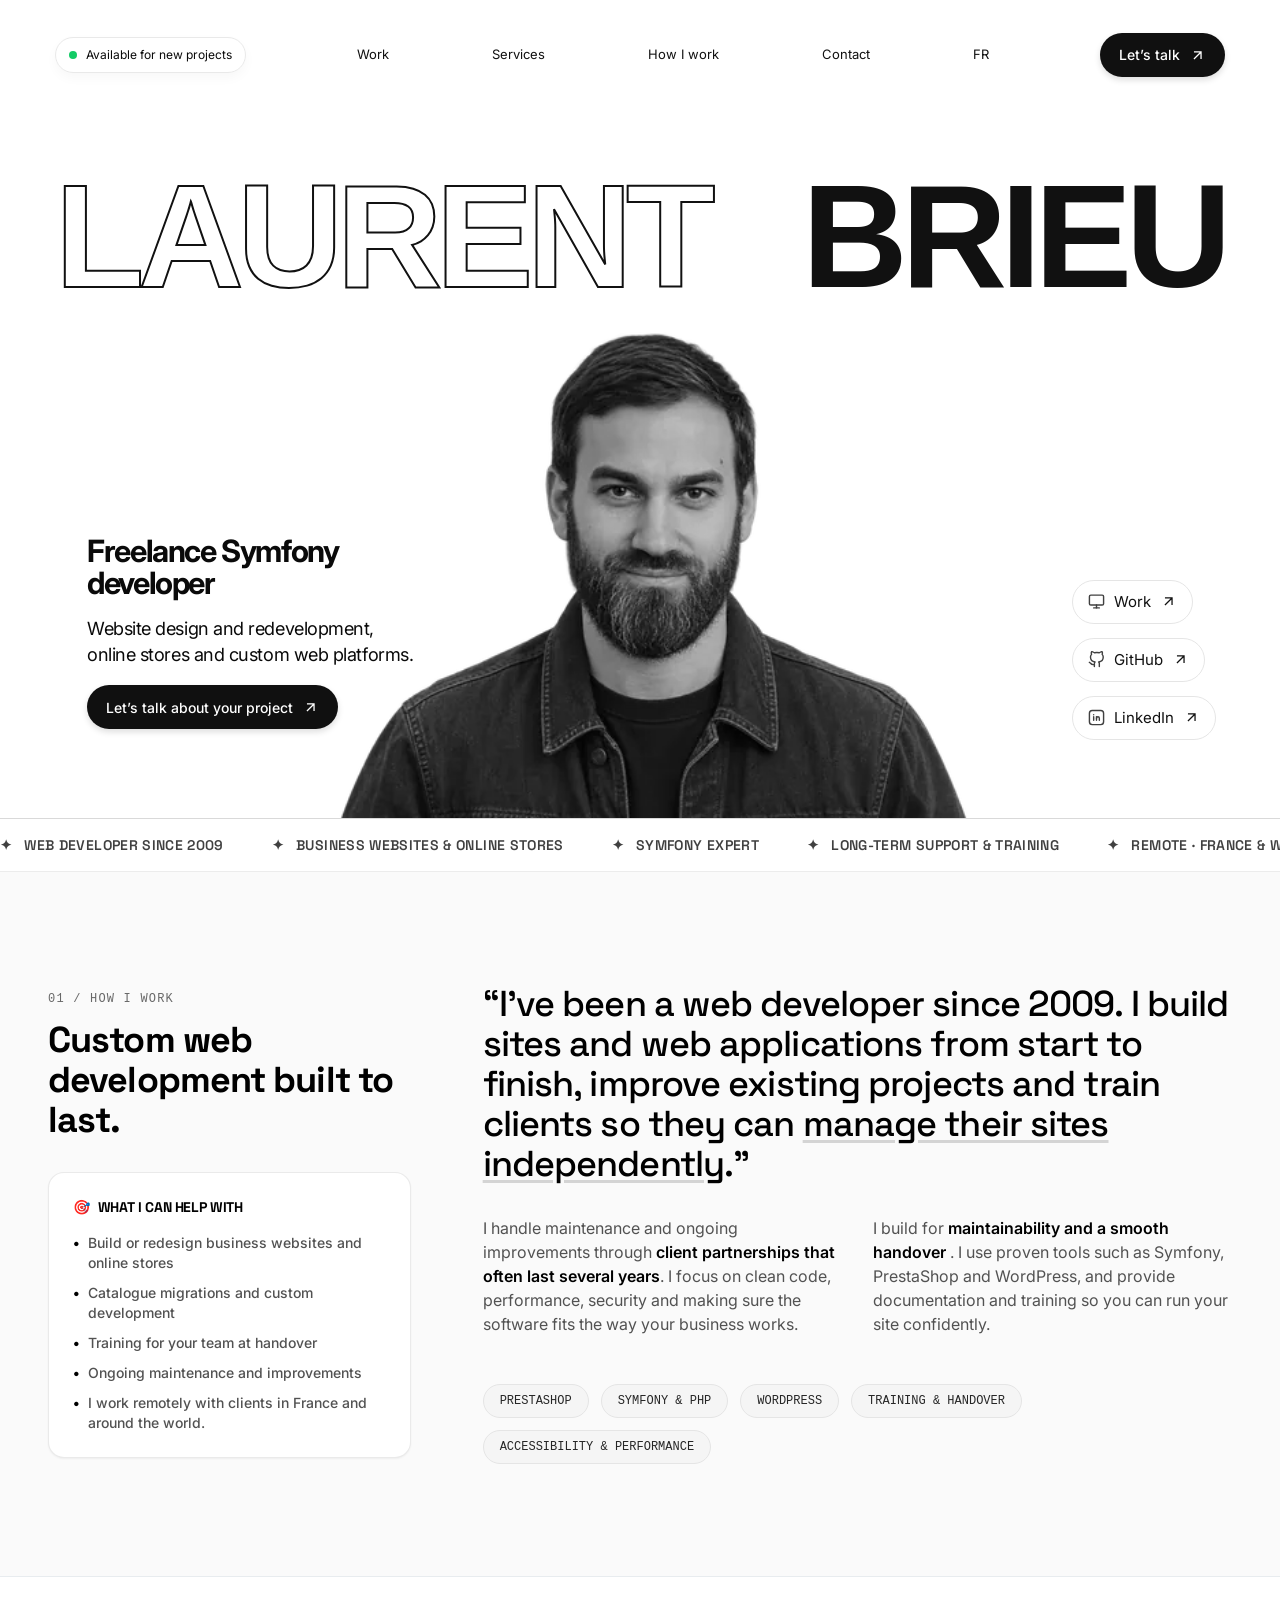
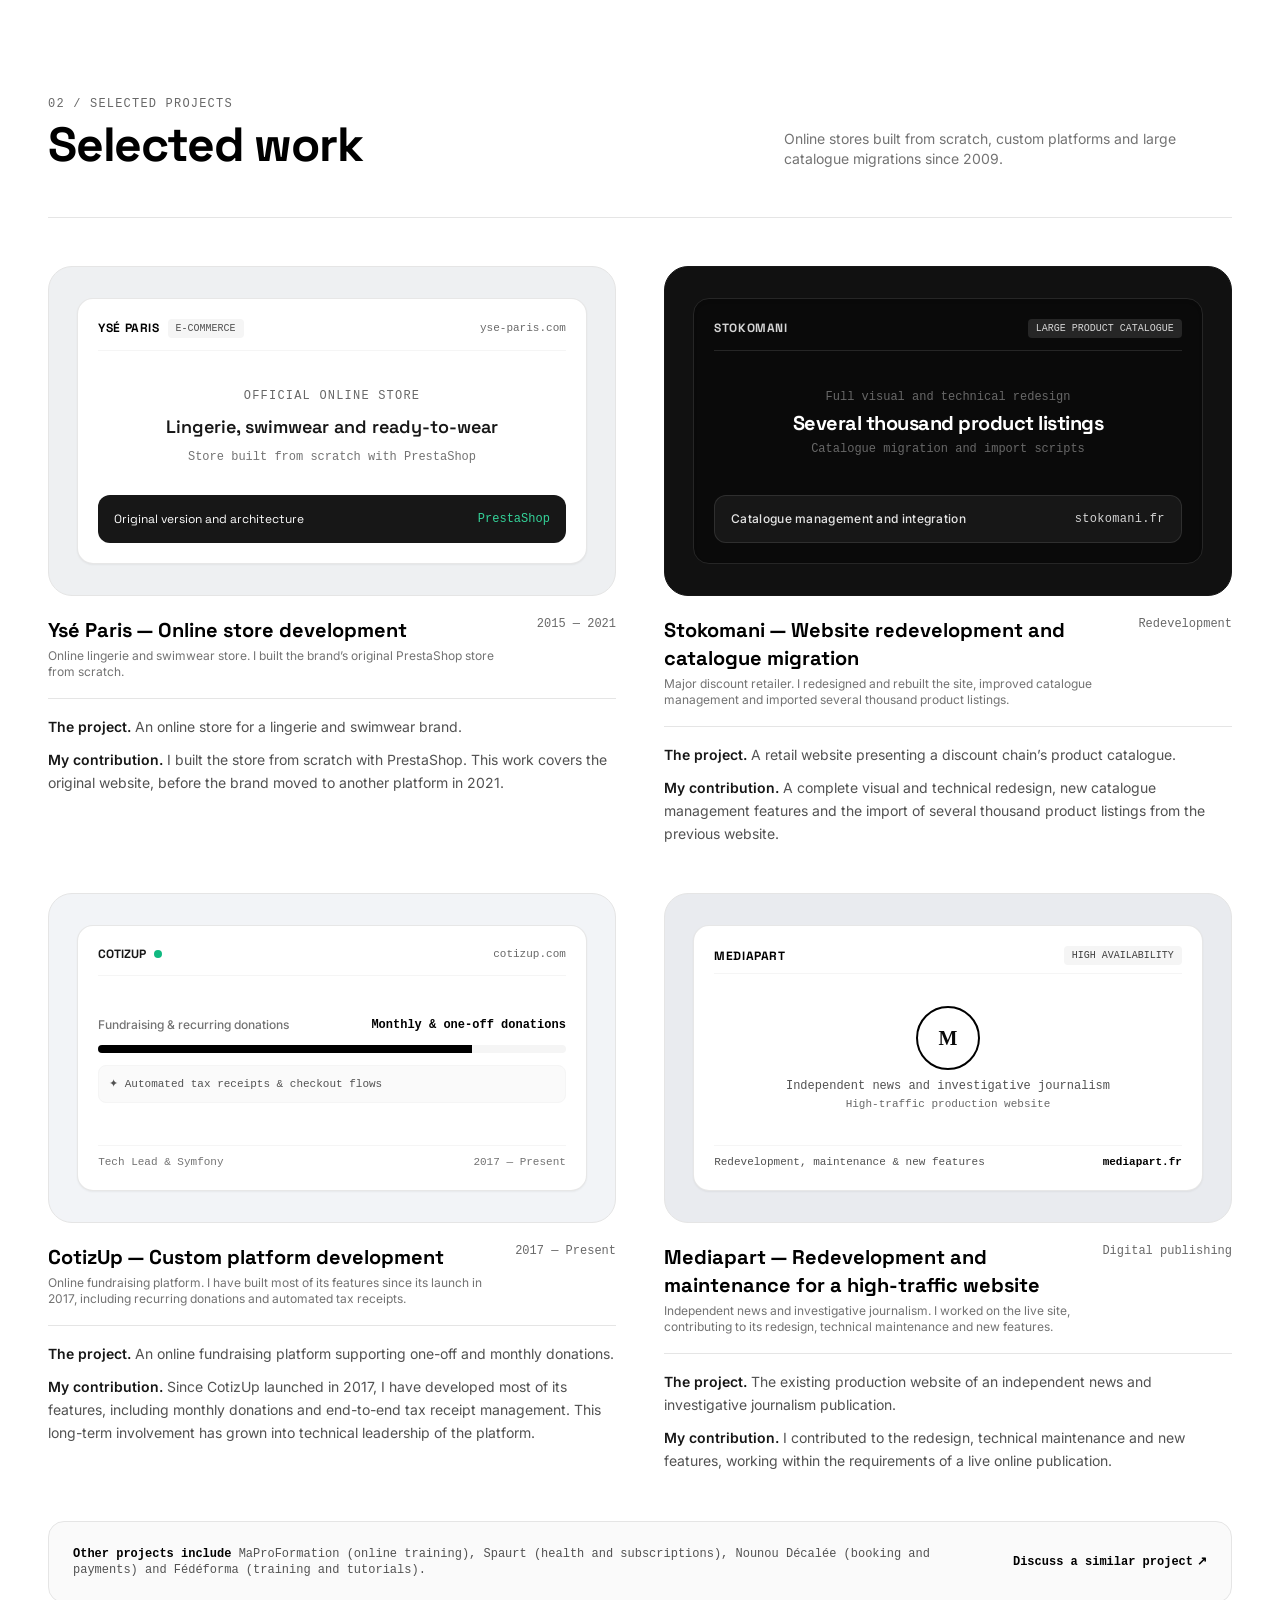
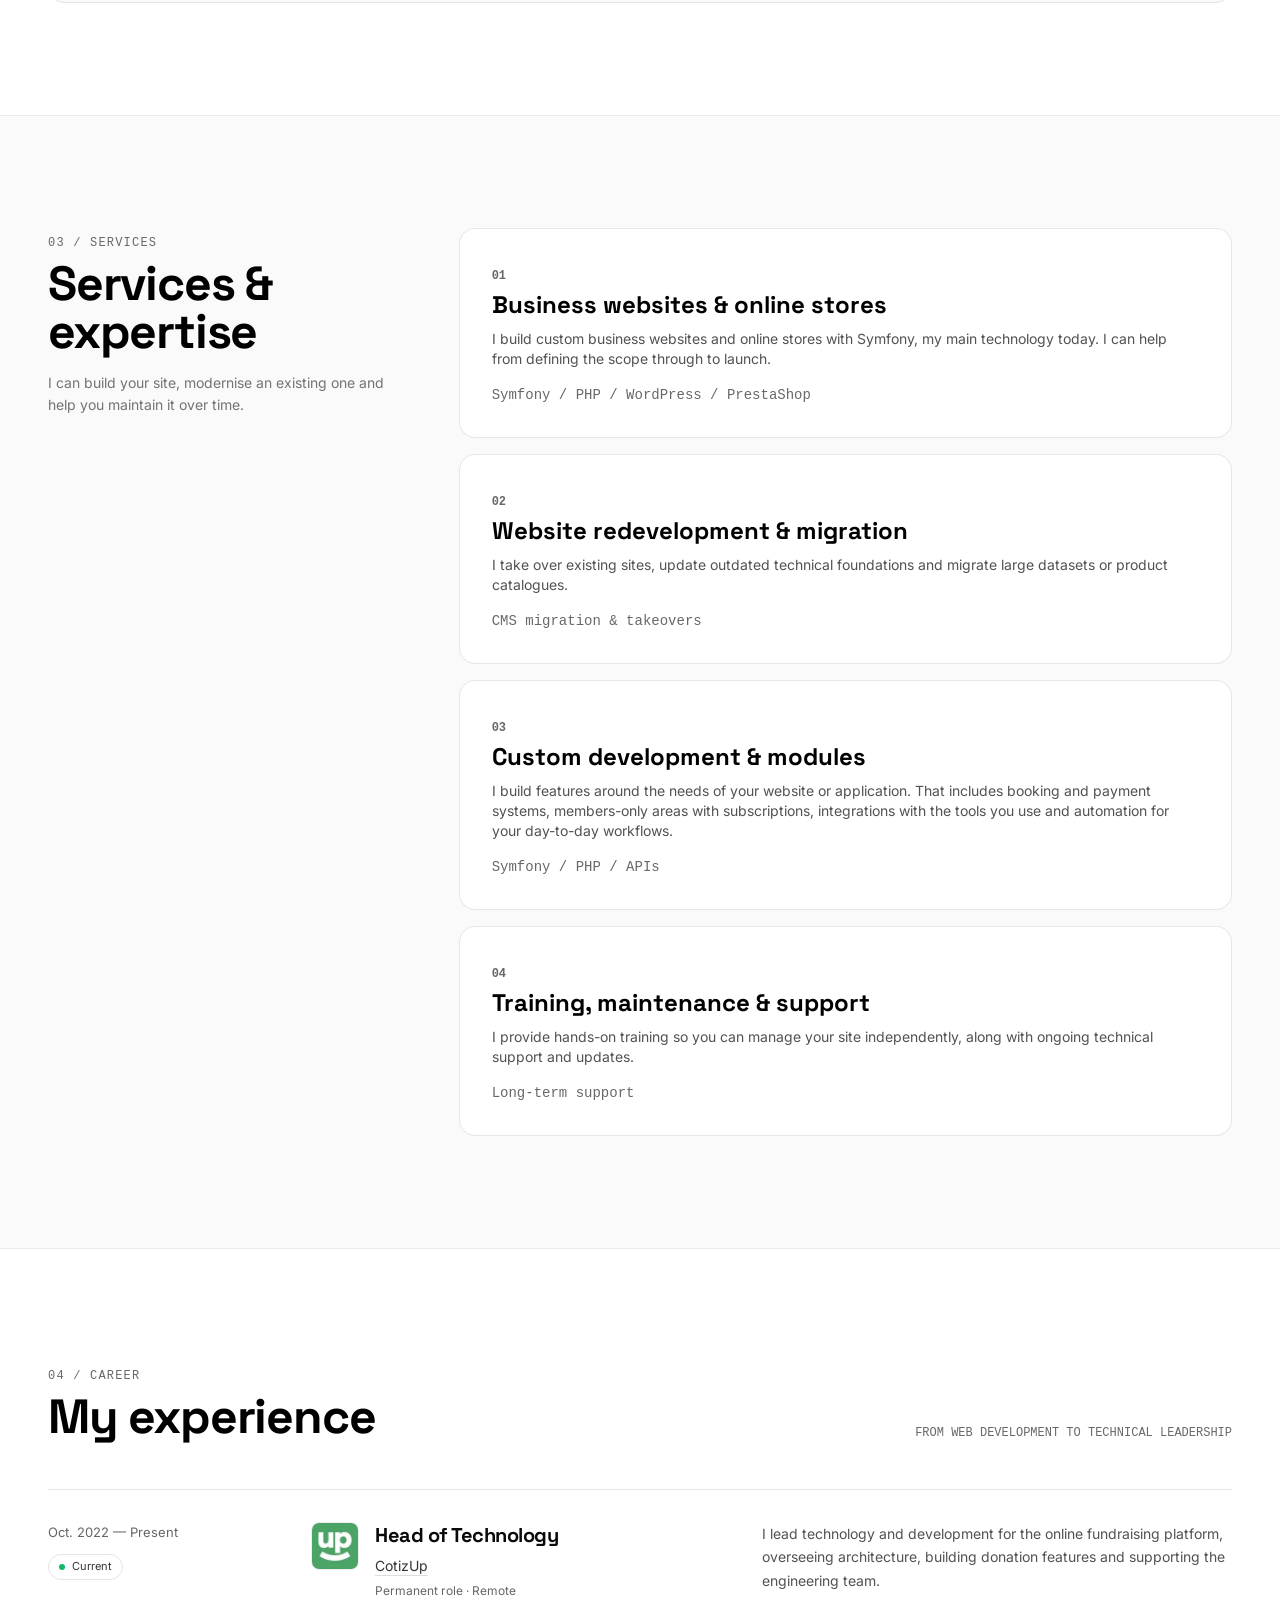
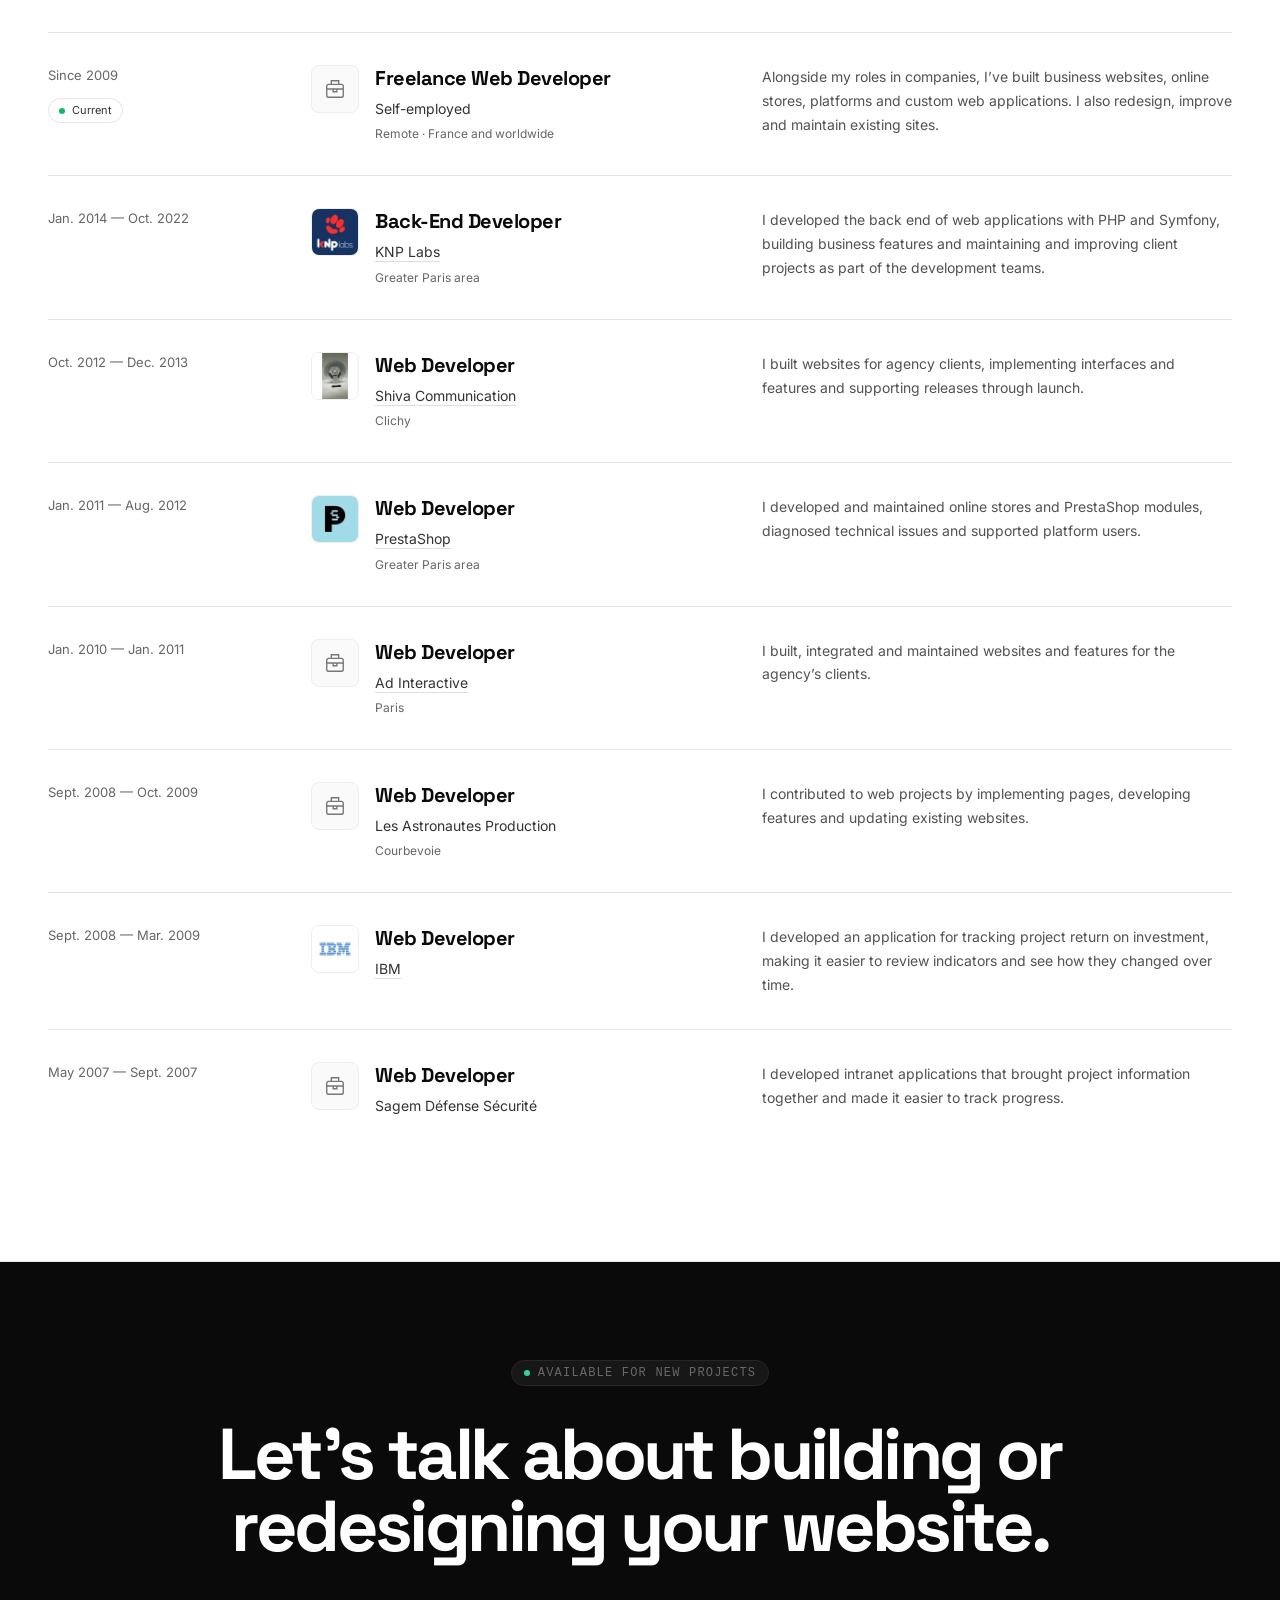
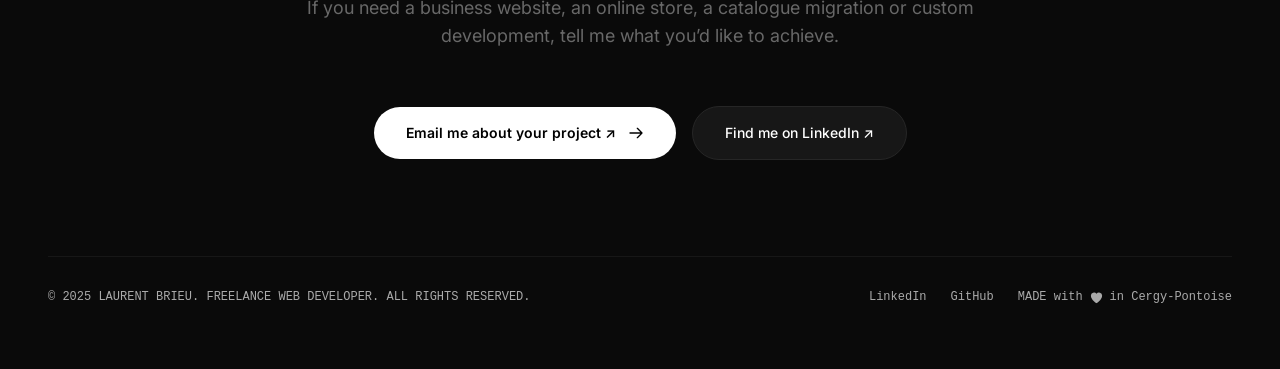
==== en/index.html @ ecf948db "Add files via upload" ====
<!DOCTYPE html>

<html class="scroll-smooth" lang="en"><head>
<meta charset="utf-8"/>
<meta name="description" content="Freelance Symfony developer since 2009. Business websites, online stores and custom web applications. Working remotely with clients worldwide.">
<link rel="canonical" href="https://laurentbrieu.github.io/en/">
<link rel="alternate" hreflang="fr" href="https://laurentbrieu.github.io/">
<link rel="alternate" hreflang="en" href="https://laurentbrieu.github.io/en/">

<meta content="width=device-width, initial-scale=1.0" name="viewport"/>
<title>Freelance Symfony Developer — Laurent Brieu</title>
<!-- Google Fonts: Space Grotesk & Inter -->
<link href="https://fonts.googleapis.com" rel="preconnect"/>
<link crossorigin="" href="https://fonts.gstatic.com" rel="preconnect"/>
<link href="https://fonts.googleapis.com/css2?family=Inter:wght@400;500;600;700&amp;family=Space+Grotesk:wght@400;500;600;700&amp;display=swap" rel="stylesheet"/>
<!-- Tailwind CSS CDN -->


<!-- Custom Typography & Layout CSS -->

<!-- Custom Animations and Micro-interactions -->




<link rel="stylesheet" href="../assets/site-v2.css">
<link rel="alternate" hreflang="x-default" href="https://laurentbrieu.github.io/">
<meta property="og:type" content="profile">
<meta property="og:title" content="Freelance Symfony Developer — Laurent Brieu">
<meta property="og:description" content="Freelance Symfony developer since 2009. Business websites, online stores and custom web applications. Working remotely with clients worldwide.">
<meta property="og:url" content="https://laurentbrieu.github.io/en/">
<meta property="og:locale" content="en_GB">
<meta property="og:image" content="https://laurentbrieu.github.io/assets/social-portrait.jpg">
<meta property="og:image:alt" content="Laurent Brieu">
<meta name="twitter:card" content="summary_large_image">
<script type="application/ld+json">{"@context":"https://schema.org","@type":"ProfilePage","inLanguage":"en","url":"https://laurentbrieu.github.io/en/","mainEntity":{"@type":"Person","@id":"https://laurentbrieu.github.io/#laurent-brieu","name":"Laurent Brieu","url":"https://laurentbrieu.github.io/","image":"https://laurentbrieu.github.io/assets/social-portrait.jpg","jobTitle":"Freelance Symfony Developer","knowsAbout":["Symfony","PHP","Web development","PrestaShop","WordPress"],"sameAs":["https://www.linkedin.com/in/laurentbrieu/","https://github.com/LaurentBrieu"]}}</script>
</head>
<body class="bg-[#FAFAFA] text-[#0A0A0A] font-sans antialiased selection:bg-black selection:text-white relative min-h-screen">
<!-- BEGIN: MainHeader -->
<header class="reference-header" data-purpose="site-header">
<div class="reference-nav">
<a class="availability" href="#contact"><span></span>Available for new projects</a>
<nav id="main-navigation" data-purpose="desktop-nav" aria-label="Main navigation">
<a href="#work">Work</a><a href="#services">Services</a><a href="#about">How I work</a><a href="#contact">Contact</a><a href="../" lang="fr" hreflang="fr" aria-label="Version française">FR</a>
</nav>
<button class="mobile-menu-toggle" type="button" aria-expanded="false" aria-controls="main-navigation">Menu <svg viewBox="0 0 24 24" fill="none" stroke="currentColor" stroke-width="1.8" aria-hidden="true"><path d="M7 17 17 7M7 7h10v10"/></svg></button>
<a class="hero-cta nav-cta" href="#contact">Let’s talk <svg viewBox="0 0 24 24" fill="none" stroke="currentColor" stroke-width="1.8" aria-hidden="true"><path d="M7 17 17 7M7 7h10v10"/></svg></a>
</div></header>
<!-- END: MainHeader -->
<main>
<!-- BEGIN: HeroSection -->
<section class="reference-hero" data-purpose="hero-section" aria-labelledby="hero-name">
<div class="hero-stage">
<h1 id="hero-name" class="hero-name"><span>LAURENT</span> <strong>BRIEU</strong></h1>
<div class="hero-portrait"><img src="../assets/portrait-800.webp" srcset="../assets/portrait-480.webp 480w, ../assets/portrait-800.webp 800w, ../assets/portrait-1200.webp 1200w" sizes="(max-width: 479px) calc(100vw - 40px), (max-width: 767px) 440px, (max-width: 1440px) 52.4vw, 755px" width="1448" height="1086" alt="Portrait of Laurent Brieu" fetchpriority="high" decoding="async"></div>
<div class="hero-copy"><h2>Freelance Symfony<br>developer</h2><p>Website design and redevelopment,<br class="desktop-break"> online stores and custom web platforms.</p><a class="hero-cta" href="#contact">Let’s talk about your project <svg viewBox="0 0 24 24" fill="none" stroke="currentColor" stroke-width="1.8" aria-hidden="true"><path d="M7 17 17 7M7 7h10v10"/></svg></a></div>
<div class="hero-links" aria-label="Work and social profiles"><a class="hero-pill" href="#work">
<svg class="w-4 h-4 shrink-0 text-neutral-700 group-hover:text-black" fill="none" stroke="currentColor" stroke-linecap="round" stroke-linejoin="round" stroke-width="2" viewbox="0 0 24 24">
<rect height="14" rx="2" ry="2" width="20" x="2" y="3"></rect>
<line x1="8" x2="16" y1="21" y2="21"></line>
<line x1="12" x2="12" y1="17" y2="21"></line>
</svg>
<span>Work</span><svg viewBox="0 0 24 24" fill="none" stroke="currentColor" stroke-width="1.8" aria-hidden="true"><path d="M7 17 17 7M7 7h10v10"/></svg>
</a><a class="hero-pill" href="https://github.com/laurentbrieu" rel="noopener noreferrer" target="_blank">
<svg class="w-4 h-4 shrink-0 text-neutral-700 group-hover:text-black" fill="none" stroke="currentColor" stroke-linecap="round" stroke-linejoin="round" stroke-width="2" viewbox="0 0 24 24">
<path d="M9 19c-5 1.5-5-2.5-7-3m14 6v-3.87a3.37 3.37 0 0 0-.94-2.61c3.14-.35 6.44-1.54 6.44-7A5.44 5.44 0 0 0 20 4.77 5.07 5.07 0 0 0 19.91 1S18.73.65 16 2.48a13.38 13.38 0 0 0-7 0C6.27.65 5.09 1 5.09 1A5.07 5.07 0 0 0 5 4.77a5.44 5.44 0 0 0-1.5 3.78c0 5.42 3.3 6.61 6.44 7A3.37 3.37 0 0 0 9 18.13V22"></path>
</svg>
<span>GitHub</span><svg viewBox="0 0 24 24" fill="none" stroke="currentColor" stroke-width="1.8" aria-hidden="true"><path d="M7 17 17 7M7 7h10v10"/></svg>
</a><a class="hero-pill" href="https://www.linkedin.com/in/laurentbrieu/" rel="noopener noreferrer" target="_blank">
<svg class="w-4 h-4 shrink-0 text-neutral-700 group-hover:text-black" fill="none" stroke="currentColor" stroke-linecap="round" stroke-linejoin="round" stroke-width="2" viewbox="0 0 24 24">
<rect height="20" rx="4" width="20" x="2" y="2"></rect>
<line x1="8" x2="8" y1="11" y2="16"></line>
<line x1="8" x2="8.01" y1="8" y2="8"></line>
<line x1="12" x2="12" y1="16" y2="11"></line>
<path d="M16 16v-3a2 2 0 0 0-4 0"></path>
</svg>
<span>LinkedIn</span><svg viewBox="0 0 24 24" fill="none" stroke="currentColor" stroke-width="1.8" aria-hidden="true"><path d="M7 17 17 7M7 7h10v10"/></svg>
</a></div>
</div></section>
<!-- END: HeroSection -->
<!-- BEGIN: MetricTicker -->
<div class="w-full bg-white border-b border-[#ECECEC] py-4 overflow-hidden select-none" data-purpose="metrics-ticker">
<div class="animate-marquee items-center gap-12 font-grotesk text-sm font-semibold tracking-wide text-neutral-700 uppercase">
<span class="flex items-center gap-3"><span>✦</span> WEB DEVELOPER SINCE 2009</span>
<span class="flex items-center gap-3"><span>✦</span> BUSINESS WEBSITES &amp; ONLINE STORES</span>
<span class="flex items-center gap-3"><span>✦</span> SYMFONY EXPERT</span>
<span class="flex items-center gap-3"><span>✦</span> LONG-TERM SUPPORT &amp; TRAINING</span>
<span class="flex items-center gap-3"><span>✦</span> REMOTE · FRANCE &amp; WORLDWIDE</span>
<!-- Duplicate set for seamless looping -->
<span class="flex items-center gap-3"><span>✦</span> WEB DEVELOPER SINCE 2009</span>
<span class="flex items-center gap-3"><span>✦</span> BUSINESS WEBSITES &amp; ONLINE STORES</span>
<span class="flex items-center gap-3"><span>✦</span> SYMFONY EXPERT</span>
<span class="flex items-center gap-3"><span>✦</span> LONG-TERM SUPPORT &amp; TRAINING</span>
<span class="flex items-center gap-3"><span>✦</span> REMOTE · FRANCE &amp; WORLDWIDE</span>
</div>
</div>
<!-- END: MetricTicker -->
<!-- BEGIN: PhilosophySection -->
<section class="py-20 lg:py-28 bg-[#FAFAFA] border-b border-[#E8ECEF]" data-purpose="about-philosophy" id="about">
<div class="max-w-[1440px] mx-auto px-6 lg:px-12">
<div class="grid grid-cols-1 lg:grid-cols-12 gap-12">
<div class="lg:col-span-4">
<span class="text-xs font-mono tracking-widest text-neutral-400 uppercase">01 / HOW I WORK</span>
<h2 class="text-3xl lg:text-4xl font-grotesk font-bold tracking-tight text-black mt-3">
              Custom web development built to last.
            </h2>
<div class="mt-8 p-6 bg-white rounded-2xl border border-neutral-200/80 shadow-sm">
<h3 class="font-grotesk font-bold text-sm tracking-tight uppercase flex items-center gap-2 text-black">
<span>🎯</span> What I can help with
              </h3>
<ul class="mt-4 space-y-2.5 text-xs lg:text-sm text-neutral-600 font-medium">
<li class="flex items-start gap-2">
<span class="text-black font-bold">•</span>
<span>Build or redesign business websites and online stores</span>
</li>
<li class="flex items-start gap-2">
<span class="text-black font-bold">•</span>
<span>Catalogue migrations and custom development</span>
</li>
<li class="flex items-start gap-2">
<span class="text-black font-bold">•</span>
<span>Training for your team at handover</span>
</li>
<li class="flex items-start gap-2">
<span class="text-black font-bold">•</span>
<span>Ongoing maintenance and improvements</span>
</li>
<li class="flex items-start gap-2">
<span class="text-black font-bold">•</span>
<span>I work remotely with clients in France and around the world.</span>
</li>
</ul>
</div>
</div>
<div class="lg:col-span-8 space-y-8 lg:pl-6 text-neutral-700">
<p class="text-2xl sm:text-3xl lg:text-4xl font-grotesk font-medium text-black leading-snug tracking-tight">
              “I’ve been a web developer since 2009. I build sites and web applications from start to finish, improve existing projects and train clients so they can <span class="underline decoration-neutral-300 underline-offset-4">manage their sites independently</span>.”
            </p>
<div class="grid grid-cols-1 md:grid-cols-2 gap-8 text-neutral-600 text-sm md:text-base leading-relaxed">
<p>
                I handle maintenance and ongoing improvements through <strong class="text-black font-semibold">client partnerships that often last several years</strong>. I focus on clean code, performance, security and making sure the software fits the way your business works.
              </p>
<p>
                I build for <strong class="text-black font-semibold">maintainability and a smooth handover</strong> . I use proven tools such as Symfony, PrestaShop and WordPress, and provide documentation and training so you can run your site confidently.
              </p>
</div>
<!-- Philosophy Badges -->
<div class="pt-4 flex flex-wrap gap-3">
<span class="px-4 py-2 bg-neutral-100 text-neutral-800 text-xs font-mono rounded-full border border-neutral-200">PRESTASHOP</span>
<span class="px-4 py-2 bg-neutral-100 text-neutral-800 text-xs font-mono rounded-full border border-neutral-200">SYMFONY &amp; PHP</span>
<span class="px-4 py-2 bg-neutral-100 text-neutral-800 text-xs font-mono rounded-full border border-neutral-200">WORDPRESS</span>
<span class="px-4 py-2 bg-neutral-100 text-neutral-800 text-xs font-mono rounded-full border border-neutral-200">TRAINING &amp; HANDOVER</span>
<span class="px-4 py-2 bg-neutral-100 text-neutral-800 text-xs font-mono rounded-full border border-neutral-200">ACCESSIBILITY &amp; PERFORMANCE</span>
</div>
</div>
</div>
</div>
</section>
<!-- END: PhilosophySection -->
<!-- BEGIN: SelectedWorkSection -->
<section class="py-20 lg:py-28 bg-white border-b border-[#E8ECEF]" data-purpose="portfolio-work-showcase" id="work">
<div class="max-w-[1440px] mx-auto px-6 lg:px-12">
<!-- Section Header -->
<div class="flex flex-col md:flex-row md:items-end justify-between pb-12 border-b border-neutral-200">
<div>
<span class="text-xs font-mono tracking-widest text-neutral-400 uppercase">02 / SELECTED PROJECTS</span>
<h2 class="text-3xl lg:text-5xl font-grotesk font-black tracking-tight text-black mt-2">
              Selected work
            </h2>
</div>
<p class="text-neutral-500 text-sm max-w-md mt-4 md:mt-0 font-normal">
            Online stores built from scratch, custom platforms and large catalogue migrations since 2009.
          </p>
</div>
<!-- Work Cards Grid -->
<div class="grid grid-cols-1 md:grid-cols-2 gap-10 lg:gap-12 mt-12">
<!-- Project 1: Ysé Paris -->
<article class="group cursor-pointer">
<div class="w-full aspect-[16/10] bg-[#EEF0F2] rounded-3xl overflow-hidden border border-neutral-200 p-8 flex items-center justify-center relative transition-all duration-300 group-hover:shadow-xl group-hover:border-neutral-400">
<div class="w-full h-full bg-white rounded-2xl shadow-sm border border-neutral-200/90 p-5 flex flex-col justify-between transform group-hover:scale-[1.02] transition-transform duration-500">
<div class="flex items-center justify-between border-b border-neutral-100 pb-3">
<div class="flex items-center gap-2">
<span class="font-grotesk font-bold text-xs uppercase tracking-wider text-black">YSÉ PARIS</span>
<span class="text-[10px] font-mono px-2 py-0.5 rounded bg-neutral-100 text-neutral-600">E-COMMERCE</span>
</div>
<span class="text-[11px] font-mono text-neutral-400">yse-paris.com</span>
</div>
<div class="py-4 space-y-2 text-center my-auto">
<span class="text-xs font-mono text-neutral-400 uppercase tracking-widest">Official online store</span>
<p class="text-lg font-grotesk font-semibold text-neutral-900">Lingerie, swimwear and ready-to-wear</p>
<p class="text-xs text-neutral-500 font-mono">Store built from scratch with PrestaShop</p>
</div>
<div class="h-14 bg-neutral-900 rounded-xl flex items-center px-4 justify-between text-white text-xs font-grotesk">
<span>Original version and architecture</span>
<span class="font-mono text-emerald-400">PrestaShop</span>
</div>
</div>
</div>
<div class="mt-5 flex items-start justify-between">
<div>
<h3 class="text-xl font-grotesk font-bold text-black group-hover:underline">
                  Ysé Paris — Online store development
                </h3>
<p class="text-xs text-neutral-500 mt-1">Online lingerie and swimwear store. I built the brand’s original PrestaShop store from scratch.</p>
</div>
<span class="text-xs font-mono font-medium text-neutral-400 shrink-0 ml-4">2015 — 2021</span>
</div>
<div class="project-details"><p><strong>The project.</strong> An online store for a lingerie and swimwear brand.</p><p><strong>My contribution.</strong> I built the store from scratch with PrestaShop. This work covers the original website, before the brand moved to another platform in 2021.</p></div>
</article>
<!-- Project 2: Stokomani -->
<article class="group cursor-pointer">
<div class="w-full aspect-[16/10] bg-[#111111] rounded-3xl overflow-hidden border border-neutral-900 p-8 flex items-center justify-center relative transition-all duration-300 group-hover:shadow-xl">
<div class="w-full h-full bg-neutral-950 rounded-2xl shadow-inner border border-neutral-800 p-5 flex flex-col justify-between text-neutral-200 transform group-hover:scale-[1.02] transition-transform duration-500">
<div class="flex items-center justify-between border-b border-neutral-800 pb-3">
<span class="font-grotesk font-bold text-xs tracking-wider uppercase text-neutral-300">STOKOMANI</span>
<span class="text-[10px] font-mono px-2 py-0.5 rounded bg-neutral-800 text-neutral-300">LARGE PRODUCT CATALOGUE</span>
</div>
<div class="text-center py-4 my-auto space-y-1">
<p class="text-xs font-mono text-neutral-400">Full visual and technical redesign</p>
<p class="text-xl font-grotesk font-bold text-white tracking-tight">Several thousand product listings</p>
<p class="text-xs text-neutral-400 font-mono">Catalogue migration and import scripts</p>
</div>
<div class="h-12 bg-neutral-900 border border-neutral-700/60 rounded-xl flex items-center justify-between px-4 text-xs font-medium tracking-wide">
<span>Catalogue management and integration</span>
<span class="font-mono text-neutral-300">stokomani.fr</span>
</div>
</div>
</div>
<div class="mt-5 flex items-start justify-between">
<div>
<h3 class="text-xl font-grotesk font-bold text-black group-hover:underline">
                  Stokomani — Website redevelopment and catalogue migration
                </h3>
<p class="text-xs text-neutral-500 mt-1">Major discount retailer. I redesigned and rebuilt the site, improved catalogue management and imported several thousand product listings.</p>
</div>
<span class="text-xs font-mono font-medium text-neutral-400 shrink-0 ml-4">Redevelopment</span>
</div>
<div class="project-details"><p><strong>The project.</strong> A retail website presenting a discount chain’s product catalogue.</p><p><strong>My contribution.</strong> A complete visual and technical redesign, new catalogue management features and the import of several thousand product listings from the previous website.</p></div>
</article>
<!-- Project 3: CotizUp -->
<article class="group cursor-pointer">
<div class="w-full aspect-[16/10] bg-[#F2F4F7] rounded-3xl overflow-hidden border border-neutral-200 p-8 flex items-center justify-center relative transition-all duration-300 group-hover:shadow-xl group-hover:border-neutral-400">
<div class="w-full h-full bg-white rounded-2xl shadow-sm border border-neutral-200/90 p-5 flex flex-col justify-between transform group-hover:scale-[1.02] transition-transform duration-500">
<div class="flex items-center justify-between border-b border-neutral-100 pb-3">
<div class="flex items-center gap-2">
<span class="font-grotesk font-bold text-xs uppercase text-neutral-900">COTIZUP</span>
<span class="w-2 h-2 rounded-full bg-emerald-500"></span>
</div>
<span class="text-[11px] font-mono text-neutral-400">cotizup.com</span>
</div>
<div class="space-y-3 py-2">
<div class="flex justify-between items-center text-xs text-neutral-500">
<span class="font-medium">Fundraising &amp; recurring donations</span>
<span class="font-mono text-black font-semibold">Monthly &amp; one-off donations</span>
</div>
<div class="w-full bg-neutral-100 h-2 rounded-full overflow-hidden">
<div class="bg-black h-full w-4/5"></div>
</div>
<div class="text-[11px] font-mono text-neutral-600 bg-neutral-50 p-2.5 rounded-lg border border-neutral-100">
✦ Automated tax receipts &amp; checkout flows
</div>
</div>
<div class="grid grid-cols-2 gap-2 text-[11px] font-mono text-neutral-500 pt-2 border-t border-neutral-100">
<div>Tech Lead &amp; Symfony</div>
<div class="text-right">2017 — Present</div>
</div>
</div>
</div>
<div class="mt-5 flex items-start justify-between">
<div>
<h3 class="text-xl font-grotesk font-bold text-black group-hover:underline">
                  CotizUp — Custom platform development
                </h3>
<p class="text-xs text-neutral-500 mt-1">Online fundraising platform. I have built most of its features since its launch in 2017, including recurring donations and automated tax receipts.</p>
</div>
<span class="text-xs font-mono font-medium text-neutral-400 shrink-0 ml-4">2017 — Present</span>
</div>
<div class="project-details"><p><strong>The project.</strong> An online fundraising platform supporting one-off and monthly donations.</p><p><strong>My contribution.</strong> Since CotizUp launched in 2017, I have developed most of its features, including monthly donations and end-to-end tax receipt management. This long-term involvement has grown into technical leadership of the platform.</p></div>
</article>
<!-- Project 4: Mediapart -->
<article class="group cursor-pointer">
<div class="w-full aspect-[16/10] bg-[#E9EBEF] rounded-3xl overflow-hidden border border-neutral-200 p-8 flex items-center justify-center relative transition-all duration-300 group-hover:shadow-xl group-hover:border-neutral-400">
<div class="w-full h-full bg-white rounded-2xl shadow-sm border border-neutral-200/90 p-5 flex flex-col justify-between transform group-hover:scale-[1.02] transition-transform duration-500">
<div class="flex items-center justify-between border-b border-neutral-100 pb-2">
<span class="font-grotesk font-bold text-xs uppercase tracking-wider text-black">MEDIAPART</span>
<span class="font-mono text-[10px] px-2 py-0.5 bg-neutral-100 rounded text-neutral-700">HIGH AVAILABILITY</span>
</div>
<div class="flex flex-col items-center justify-center py-3 text-center my-auto">
<div class="w-16 h-16 rounded-full border-2 border-black flex items-center justify-center text-xl font-serif font-black mb-2">
  M
</div>
<p class="text-xs font-mono text-neutral-600">Independent news and investigative journalism</p>
<p class="text-[11px] text-neutral-400 font-mono mt-0.5">High-traffic production website</p>
</div>
<div class="text-[11px] text-center text-neutral-600 font-mono border-t border-neutral-100 pt-2 flex justify-between items-center">
<span>Redevelopment, maintenance &amp; new features</span>
<span class="font-bold text-black">mediapart.fr</span>
</div>
</div>
</div>
<div class="mt-5 flex items-start justify-between">
<div>
<h3 class="text-xl font-grotesk font-bold text-black group-hover:underline">
                  Mediapart — Redevelopment and maintenance for a high-traffic website
                </h3>
<p class="text-xs text-neutral-500 mt-1">Independent news and investigative journalism. I worked on the live site, contributing to its redesign, technical maintenance and new features.</p>
</div>
<span class="text-xs font-mono font-medium text-neutral-400 shrink-0 ml-4">Digital publishing</span>
</div>
<div class="project-details"><p><strong>The project.</strong> The existing production website of an independent news and investigative journalism publication.</p><p><strong>My contribution.</strong> I contributed to the redesign, technical maintenance and new features, working within the requirements of a live online publication.</p></div>
</article>
</div>
<!-- Extra references mention bar -->
<div class="mt-12 p-6 rounded-2xl bg-neutral-50 border border-neutral-200 flex flex-col sm:flex-row items-start sm:items-center justify-between gap-4">
<div class="text-xs text-neutral-600 font-mono">
<strong class="text-black">Other projects include</strong> MaProFormation (online training), Spaurt (health and subscriptions), Nounou Décalée (booking and payments) and Fédéforma (training and tutorials).
  </div>
<a class="text-xs font-mono font-bold text-black hover:underline shrink-0 flex items-center gap-1" href="#contact">
    Discuss a similar project <span>↗</span>
</a>
</div>
</div>
</section>
<!-- END: SelectedWorkSection -->
<!-- BEGIN: ServicesSection -->
<section class="py-20 lg:py-28 bg-[#FAFAFA] border-b border-[#E8ECEF]" data-purpose="services-capabilities" id="services">
<div class="max-w-[1440px] mx-auto px-6 lg:px-12">
<div class="grid grid-cols-1 lg:grid-cols-12 gap-12">
<div class="lg:col-span-4">
<span class="text-xs font-mono tracking-widest text-neutral-400 uppercase">03 / SERVICES</span>
<h2 class="text-3xl lg:text-5xl font-grotesk font-black tracking-tight text-black mt-2">
              Services &amp; expertise
            </h2>
<p class="text-neutral-500 text-sm mt-4 leading-relaxed">
              I can build your site, modernise an existing one and help you maintain it over time.
            </p>
</div>
<!-- Services List -->
<div class="lg:col-span-8 space-y-4">
<!-- Service item 1 -->
<div class="p-6 md:p-8 bg-white rounded-2xl border border-neutral-200/90 hover:border-black transition-colors group">
<div class="flex flex-col md:flex-row md:items-center justify-between gap-4">
<div class="space-y-1">
<span class="text-xs font-mono text-neutral-400 font-semibold">01</span>
<h3 class="text-xl md:text-2xl font-grotesk font-bold text-black group-hover:translate-x-1 transition-transform">
                    Business websites &amp; online stores
                  </h3>
<p class="text-neutral-600 text-sm pt-1">
                    I build custom business websites and online stores with Symfony, my main technology today. I can help from defining the scope through to launch.
                  </p>
</div>
<span class="text-sm font-mono text-neutral-400 group-hover:text-black transition-colors shrink-0">Symfony / PHP / WordPress / PrestaShop</span>
</div>
</div>
<!-- Service item 2 -->
<div class="p-6 md:p-8 bg-white rounded-2xl border border-neutral-200/90 hover:border-black transition-colors group">
<div class="flex flex-col md:flex-row md:items-center justify-between gap-4">
<div class="space-y-1">
<span class="text-xs font-mono text-neutral-400 font-semibold">02</span>
<h3 class="text-xl md:text-2xl font-grotesk font-bold text-black group-hover:translate-x-1 transition-transform">
                    Website redevelopment &amp; migration
                  </h3>
<p class="text-neutral-600 text-sm pt-1">
                    I take over existing sites, update outdated technical foundations and migrate large datasets or product catalogues.
                  </p>
</div>
<span class="text-sm font-mono text-neutral-400 group-hover:text-black transition-colors shrink-0">CMS migration &amp; takeovers</span>
</div>
</div>
<!-- Service item 3 -->
<div class="p-6 md:p-8 bg-white rounded-2xl border border-neutral-200/90 hover:border-black transition-colors group">
<div class="flex flex-col md:flex-row md:items-center justify-between gap-4">
<div class="space-y-1">
<span class="text-xs font-mono text-neutral-400 font-semibold">03</span>
<h3 class="text-xl md:text-2xl font-grotesk font-bold text-black group-hover:translate-x-1 transition-transform">
                    Custom development &amp; modules
                  </h3>
<p class="text-neutral-600 text-sm pt-1">
                    I build features around the needs of your website or application. That includes booking and payment systems, members-only areas with subscriptions, integrations with the tools you use and automation for your day-to-day workflows.
                  </p>
</div>
<span class="text-sm font-mono text-neutral-400 group-hover:text-black transition-colors shrink-0">Symfony / PHP / APIs</span>
</div>
</div>
<!-- Service item 4 -->
<div class="p-6 md:p-8 bg-white rounded-2xl border border-neutral-200/90 hover:border-black transition-colors group">
<div class="flex flex-col md:flex-row md:items-center justify-between gap-4">
<div class="space-y-1">
<span class="text-xs font-mono text-neutral-400 font-semibold">04</span>
<h3 class="text-xl md:text-2xl font-grotesk font-bold text-black group-hover:translate-x-1 transition-transform">
                    Training, maintenance &amp; support
                  </h3>
<p class="text-neutral-600 text-sm pt-1">
                    I provide hands-on training so you can manage your site independently, along with ongoing technical support and updates.
                  </p>
</div>
<span class="text-sm font-mono text-neutral-400 group-hover:text-black transition-colors shrink-0">Long-term support</span>
</div>
</div>
</div>
</div>
</div>
</section>
<!-- END: ServicesSection -->
<!-- BEGIN: ExperienceSection -->
<section class="py-20 lg:py-28 bg-white border-b border-[#E8ECEF]" data-purpose="career-history" id="experience" aria-labelledby="career-heading">
<div class="max-w-[1440px] mx-auto px-6 lg:px-12">
<div class="flex flex-col md:flex-row md:items-end justify-between pb-12 border-b border-neutral-200"><div><span class="text-xs font-mono tracking-widest text-neutral-400 uppercase">04 / CAREER</span><h2 id="career-heading" class="text-3xl lg:text-5xl font-grotesk font-black tracking-tight text-black mt-2">My experience</h2></div><span class="text-xs font-mono text-neutral-400 mt-2 md:mt-0 uppercase">From web development to technical leadership</span></div>
<ol class="career-list"><!-- CotizUp: description proposée, à ajuster si nécessaire. -->
<li class="career-row">
<div class="career-period"><span>Oct. 2022 — Present</span><span class="career-current">Current</span></div>
<div class="career-position"><span class="career-logo" aria-hidden="true"><svg viewBox="0 0 24 24" width="22" height="22" fill="none" stroke="currentColor" stroke-width="1.5" aria-hidden="true"><rect x="3" y="7" width="18" height="14" rx="2"/><path d="M8 7V3h8v4M3 12h18M10 12v3h4v-3"/></svg><img src="../assets/cotizup.webp" alt="" width="48" height="48" loading="lazy" referrerpolicy="no-referrer" onerror="this.hidden=true"></span><div><h3>Head of Technology</h3><a class="career-company" href="https://www.linkedin.com/company/25999925/" target="_blank" rel="noopener noreferrer">CotizUp</a><p class="career-meta">Permanent role · Remote</p></div></div>
<p class="career-description">I lead technology and development for the online fundraising platform, overseeing architecture, building donation features and supporting the engineering team.</p>
</li>
<li class="career-row" id="career-freelance">
  <div class="career-period"><span>Since <time datetime="2009">2009</time></span><span class="career-current">Current</span></div>
  <div class="career-position">
    <span class="career-logo" aria-hidden="true"><svg viewBox="0 0 24 24" width="22" height="22" fill="none" stroke="currentColor" stroke-width="1.5" aria-hidden="true"><rect x="3" y="7" width="18" height="14" rx="2"/><path d="M8 7V3h8v4M3 12h18M10 12v3h4v-3"/></svg></span>
    <div>
      <h3>Freelance Web Developer</h3>
      <span class="career-company">Self-employed</span>
      <p class="career-meta">Remote · France and worldwide</p>
    </div>
  </div>
  <p class="career-description">Alongside my roles in companies, I’ve built business websites, online stores, platforms and custom web applications. I also redesign, improve and maintain existing sites.</p>
</li>
<!-- KNP Labs: description proposée, à ajuster si nécessaire. -->
<li class="career-row">
<div class="career-period"><span>Jan. 2014 — Oct. 2022</span></div>
<div class="career-position"><span class="career-logo" aria-hidden="true"><svg viewBox="0 0 24 24" width="22" height="22" fill="none" stroke="currentColor" stroke-width="1.5" aria-hidden="true"><rect x="3" y="7" width="18" height="14" rx="2"/><path d="M8 7V3h8v4M3 12h18M10 12v3h4v-3"/></svg><img src="../assets/knplabs.webp" alt="" width="48" height="48" loading="lazy" referrerpolicy="no-referrer" onerror="this.hidden=true"></span><div><h3>Back-End Developer</h3><a class="career-company" href="https://www.linkedin.com/company/1787536/" target="_blank" rel="noopener noreferrer">KNP Labs</a><p class="career-meta">Greater Paris area</p></div></div>
<p class="career-description">I developed the back end of web applications with PHP and Symfony, building business features and maintaining and improving client projects as part of the development teams.</p>
</li>
<!-- Shiva Communication: description proposée, à ajuster si nécessaire. -->
<li class="career-row">
<div class="career-period"><span>Oct. 2012 — Dec. 2013</span></div>
<div class="career-position"><span class="career-logo" aria-hidden="true"><svg viewBox="0 0 24 24" width="22" height="22" fill="none" stroke="currentColor" stroke-width="1.5" aria-hidden="true"><rect x="3" y="7" width="18" height="14" rx="2"/><path d="M8 7V3h8v4M3 12h18M10 12v3h4v-3"/></svg><img src="../assets/shiva_communication.webp" alt="" width="48" height="48" loading="lazy" referrerpolicy="no-referrer" onerror="this.hidden=true"></span><div><h3>Web Developer</h3><a class="career-company" href="https://www.linkedin.com/company/122916/" target="_blank" rel="noopener noreferrer">Shiva Communication</a><p class="career-meta">Clichy</p></div></div>
<p class="career-description">I built websites for agency clients, implementing interfaces and features and supporting releases through launch.</p>
</li>
<!-- PrestaShop: description proposée, à ajuster si nécessaire. -->
<li class="career-row">
<div class="career-period"><span>Jan. 2011 — Aug. 2012</span></div>
<div class="career-position"><span class="career-logo" aria-hidden="true"><svg viewBox="0 0 24 24" width="22" height="22" fill="none" stroke="currentColor" stroke-width="1.5" aria-hidden="true"><rect x="3" y="7" width="18" height="14" rx="2"/><path d="M8 7V3h8v4M3 12h18M10 12v3h4v-3"/></svg><img src="../assets/prestashop.webp" alt="" width="48" height="48" loading="lazy" referrerpolicy="no-referrer" onerror="this.hidden=true"></span><div><h3>Web Developer</h3><a class="career-company" href="https://www.linkedin.com/company/489118/" target="_blank" rel="noopener noreferrer">PrestaShop</a><p class="career-meta">Greater Paris area</p></div></div>
<p class="career-description">I developed and maintained online stores and PrestaShop modules, diagnosed technical issues and supported platform users.</p>
</li>
<!-- Ad Interactive: description proposée, à ajuster si nécessaire. -->
<li class="career-row">
<div class="career-period"><span>Jan. 2010 — Jan. 2011</span></div>
<div class="career-position"><span class="career-logo" aria-hidden="true"><svg viewBox="0 0 24 24" width="22" height="22" fill="none" stroke="currentColor" stroke-width="1.5" aria-hidden="true"><rect x="3" y="7" width="18" height="14" rx="2"/><path d="M8 7V3h8v4M3 12h18M10 12v3h4v-3"/></svg></span><div><h3>Web Developer</h3><a class="career-company" href="https://www.linkedin.com/company/150614/" target="_blank" rel="noopener noreferrer">Ad Interactive</a><p class="career-meta">Paris</p></div></div>
<p class="career-description">I built, integrated and maintained websites and features for the agency’s clients.</p>
</li>
<!-- Les Astronautes Production: description proposée, à ajuster si nécessaire. -->
<li class="career-row">
<div class="career-period"><span>Sept. 2008 — Oct. 2009</span></div>
<div class="career-position"><span class="career-logo" aria-hidden="true"><svg viewBox="0 0 24 24" width="22" height="22" fill="none" stroke="currentColor" stroke-width="1.5" aria-hidden="true"><rect x="3" y="7" width="18" height="14" rx="2"/><path d="M8 7V3h8v4M3 12h18M10 12v3h4v-3"/></svg></span><div><h3>Web Developer</h3><span class="career-company">Les Astronautes Production</span><p class="career-meta">Courbevoie</p></div></div>
<p class="career-description">I contributed to web projects by implementing pages, developing features and updating existing websites.</p>
</li>
<!-- IBM: description proposée, à ajuster si nécessaire. -->
<li class="career-row">
<div class="career-period"><span>Sept. 2008 — Mar. 2009</span></div>
<div class="career-position"><span class="career-logo" aria-hidden="true"><svg viewBox="0 0 24 24" width="22" height="22" fill="none" stroke="currentColor" stroke-width="1.5" aria-hidden="true"><rect x="3" y="7" width="18" height="14" rx="2"/><path d="M8 7V3h8v4M3 12h18M10 12v3h4v-3"/></svg><img src="../assets/ibm.webp" alt="" width="48" height="48" loading="lazy" referrerpolicy="no-referrer" onerror="this.hidden=true"></span><div><h3>Web Developer</h3><a class="career-company" href="https://www.linkedin.com/company/1009/" target="_blank" rel="noopener noreferrer">IBM</a></div></div>
<p class="career-description">I developed an application for tracking project return on investment, making it easier to review indicators and see how they changed over time.</p>
</li>
<!-- Sagem Défense Sécurité: description proposée, à ajuster si nécessaire. -->
<li class="career-row">
<div class="career-period"><span>May 2007 — Sept. 2007</span></div>
<div class="career-position"><span class="career-logo" aria-hidden="true"><svg viewBox="0 0 24 24" width="22" height="22" fill="none" stroke="currentColor" stroke-width="1.5" aria-hidden="true"><rect x="3" y="7" width="18" height="14" rx="2"/><path d="M8 7V3h8v4M3 12h18M10 12v3h4v-3"/></svg></span><div><h3>Web Developer</h3><span class="career-company">Sagem Défense Sécurité</span></div></div>
<p class="career-description">I developed intranet applications that brought project information together and made it easier to track progress.</p>
</li></ol>
</div></section>
<!-- END: ExperienceSection -->
<!-- BEGIN: CallToActionFooterSection -->
<section class="pt-24 pb-16 bg-[#0A0A0A] text-white" data-purpose="contact-and-collab" id="contact">
<div class="max-w-[1440px] mx-auto px-6 lg:px-12">
<div class="max-w-4xl mx-auto text-center space-y-8">
<div class="inline-flex items-center gap-2 px-3 py-1 rounded-full bg-neutral-900 border border-neutral-800 text-xs font-mono uppercase tracking-widest text-neutral-400">
<span class="w-1.5 h-1.5 rounded-full bg-emerald-400"></span>
            Available for new projects
          </div>
<h2 class="text-3xl sm:text-5xl lg:text-7xl font-grotesk font-black tracking-tighter leading-none">
            Let’s talk about building or redesigning your website.
          </h2>
<p class="text-neutral-400 text-base sm:text-lg max-w-2xl mx-auto font-normal">
            If you need a business website, an online store, a catalogue migration or custom development, tell me what you’d like to achieve.
          </p>
<div class="pt-6 flex flex-col sm:flex-row items-center justify-center gap-4">
<a class="w-full sm:w-auto inline-flex items-center justify-center gap-3 bg-white text-black hover:bg-neutral-200 text-sm font-semibold px-8 py-4 rounded-full transition-all duration-200" href="mailto:laurentbrieu@gmail.com">
<span>Email me about your project ↗</span>
<svg class="w-4 h-4" fill="none" stroke="currentColor" viewbox="0 0 24 24">
<path d="M14 5l7 7m0 0l-7 7m7-7H3" stroke-linecap="round" stroke-linejoin="round" stroke-width="2"></path>
</svg>
</a>
<a class="w-full sm:w-auto inline-flex items-center justify-center gap-2 bg-neutral-900 hover:bg-neutral-800 text-white text-sm font-medium px-8 py-4 rounded-full border border-neutral-800 transition-colors" href="https://www.linkedin.com/in/laurentbrieu/" rel="noopener noreferrer" target="_blank">
<span>Find me on LinkedIn ↗</span>
</a>
</div>
</div>
<!-- Footer Bottom Links -->
<div class="mt-24 pt-8 border-t border-neutral-900 flex flex-col md:flex-row items-center justify-between gap-6 text-xs text-neutral-500 font-mono">
<div>
            © 2025 LAURENT BRIEU. FREELANCE WEB DEVELOPER. ALL RIGHTS RESERVED.
          </div>
<div class="flex items-center gap-6">
<a class="hover:text-white transition-colors" href="https://www.linkedin.com/in/laurentbrieu/" rel="noopener noreferrer" target="_blank">LinkedIn</a>
<a class="hover:text-white transition-colors" href="https://github.com/laurentbrieu" rel="noopener noreferrer" target="_blank">GitHub</a>
</div>
<div>
            <span style="display:inline-flex;align-items:center;justify-content:center;gap:6px;flex-wrap:wrap">MADE with <svg width="15" height="15" viewBox="0 0 24 24" fill="currentColor" role="img" aria-label="love" style="flex-shrink:0"><path d="M12 21s-9-5.6-9-12a5 5 0 0 1 9-3 5 5 0 0 1 9 3c0 6.4-9 12-9 12Z"/></svg> in Cergy-Pontoise</span>
          </div>
</div>
</div>
</section>
<!-- END: CallToActionFooterSection -->
</main>
<script data-purpose="responsive-navigation">
  const menuButton = document.querySelector('.mobile-menu-toggle');
  const navigation = document.getElementById('main-navigation');
  function closeMenu() {
    navigation.classList.remove('is-open');
    menuButton.setAttribute('aria-expanded', 'false');
  }
  menuButton.addEventListener('click', () => {
    const open = menuButton.getAttribute('aria-expanded') !== 'true';
    navigation.classList.toggle('is-open', open);
    menuButton.setAttribute('aria-expanded', String(open));
  });
  navigation.querySelectorAll('a').forEach(link => link.addEventListener('click', closeMenu));
  document.addEventListener('keydown', event => {
    if (event.key === 'Escape' && navigation.classList.contains('is-open')) {
      closeMenu();
      menuButton.focus();
    }
  });
  document.addEventListener('click', event => {
    if (!event.target.closest('[data-purpose="site-header"]')) closeMenu();
  });
  window.matchMedia('(min-width: 768px)').addEventListener('change', closeMenu);
</script>
</body></html>
---- assets/site-v2.css ----
*, ::before, ::after{--tw-border-spacing-x:0;--tw-border-spacing-y:0;--tw-translate-x:0;--tw-translate-y:0;--tw-rotate:0;--tw-skew-x:0;--tw-skew-y:0;--tw-scale-x:1;--tw-scale-y:1;--tw-pan-x: ;--tw-pan-y: ;--tw-pinch-zoom: ;--tw-scroll-snap-strictness:proximity;--tw-gradient-from-position: ;--tw-gradient-via-position: ;--tw-gradient-to-position: ;--tw-ordinal: ;--tw-slashed-zero: ;--tw-numeric-figure: ;--tw-numeric-spacing: ;--tw-numeric-fraction: ;--tw-ring-inset: ;--tw-ring-offset-width:0px;--tw-ring-offset-color:#fff;--tw-ring-color:rgb(59 130 246 / 0.5);--tw-ring-offset-shadow:0 0 #0000;--tw-ring-shadow:0 0 #0000;--tw-shadow:0 0 #0000;--tw-shadow-colored:0 0 #0000;--tw-blur: ;--tw-brightness: ;--tw-contrast: ;--tw-grayscale: ;--tw-hue-rotate: ;--tw-invert: ;--tw-saturate: ;--tw-sepia: ;--tw-drop-shadow: ;--tw-backdrop-blur: ;--tw-backdrop-brightness: ;--tw-backdrop-contrast: ;--tw-backdrop-grayscale: ;--tw-backdrop-hue-rotate: ;--tw-backdrop-invert: ;--tw-backdrop-opacity: ;--tw-backdrop-saturate: ;--tw-backdrop-sepia: ;--tw-contain-size: ;--tw-contain-layout: ;--tw-contain-paint: ;--tw-contain-style: }::backdrop{--tw-border-spacing-x:0;--tw-border-spacing-y:0;--tw-translate-x:0;--tw-translate-y:0;--tw-rotate:0;--tw-skew-x:0;--tw-skew-y:0;--tw-scale-x:1;--tw-scale-y:1;--tw-pan-x: ;--tw-pan-y: ;--tw-pinch-zoom: ;--tw-scroll-snap-strictness:proximity;--tw-gradient-from-position: ;--tw-gradient-via-position: ;--tw-gradient-to-position: ;--tw-ordinal: ;--tw-slashed-zero: ;--tw-numeric-figure: ;--tw-numeric-spacing: ;--tw-numeric-fraction: ;--tw-ring-inset: ;--tw-ring-offset-width:0px;--tw-ring-offset-color:#fff;--tw-ring-color:rgb(59 130 246 / 0.5);--tw-ring-offset-shadow:0 0 #0000;--tw-ring-shadow:0 0 #0000;--tw-shadow:0 0 #0000;--tw-shadow-colored:0 0 #0000;--tw-blur: ;--tw-brightness: ;--tw-contrast: ;--tw-grayscale: ;--tw-hue-rotate: ;--tw-invert: ;--tw-saturate: ;--tw-sepia: ;--tw-drop-shadow: ;--tw-backdrop-blur: ;--tw-backdrop-brightness: ;--tw-backdrop-contrast: ;--tw-backdrop-grayscale: ;--tw-backdrop-hue-rotate: ;--tw-backdrop-invert: ;--tw-backdrop-opacity: ;--tw-backdrop-saturate: ;--tw-backdrop-sepia: ;--tw-contain-size: ;--tw-contain-layout: ;--tw-contain-paint: ;--tw-contain-style: }/* ! tailwindcss v3.4.17 | MIT License | https://tailwindcss.com */*,::after,::before{box-sizing:border-box;border-width:0;border-style:solid;border-color:#e5e7eb}::after,::before{--tw-content:''}:host,html{line-height:1.5;-webkit-text-size-adjust:100%;-moz-tab-size:4;tab-size:4;font-family:Inter, sans-serif;font-feature-settings:normal;font-variation-settings:normal;-webkit-tap-highlight-color:transparent}body{margin:0;line-height:inherit}hr{height:0;color:inherit;border-top-width:1px}abbr:where([title]){-webkit-text-decoration:underline dotted;text-decoration:underline dotted}h1,h2,h3,h4,h5,h6{font-size:inherit;font-weight:inherit}a{color:inherit;text-decoration:inherit}b,strong{font-weight:bolder}code,kbd,pre,samp{font-family:ui-monospace, SFMono-Regular, Menlo, Monaco, Consolas, "Liberation Mono", "Courier New", monospace;font-feature-settings:normal;font-variation-settings:normal;font-size:1em}small{font-size:80%}sub,sup{font-size:75%;line-height:0;position:relative;vertical-align:baseline}sub{bottom:-.25em}sup{top:-.5em}table{text-indent:0;border-color:inherit;border-collapse:collapse}button,input,optgroup,select,textarea{font-family:inherit;font-feature-settings:inherit;font-variation-settings:inherit;font-size:100%;font-weight:inherit;line-height:inherit;letter-spacing:inherit;color:inherit;margin:0;padding:0}button,select{text-transform:none}button,input:where([type=button]),input:where([type=reset]),input:where([type=submit]){-webkit-appearance:button;background-color:transparent;background-image:none}:-moz-focusring{outline:auto}:-moz-ui-invalid{box-shadow:none}progress{vertical-align:baseline}::-webkit-inner-spin-button,::-webkit-outer-spin-button{height:auto}[type=search]{-webkit-appearance:textfield;outline-offset:-2px}::-webkit-search-decoration{-webkit-appearance:none}::-webkit-file-upload-button{-webkit-appearance:button;font:inherit}summary{display:list-item}blockquote,dd,dl,figure,h1,h2,h3,h4,h5,h6,hr,p,pre{margin:0}fieldset{margin:0;padding:0}legend{padding:0}menu,ol,ul{list-style:none;margin:0;padding:0}dialog{padding:0}textarea{resize:vertical}input::placeholder,textarea::placeholder{opacity:1;color:#9ca3af}[role=button],button{cursor:pointer}:disabled{cursor:default}audio,canvas,embed,iframe,img,object,svg,video{display:block;vertical-align:middle}img,video{max-width:100%;height:auto}[hidden]:where(:not([hidden=until-found])){display:none}[type='text'],input:where(:not([type])),[type='email'],[type='url'],[type='password'],[type='number'],[type='date'],[type='datetime-local'],[type='month'],[type='search'],[type='tel'],[type='time'],[type='week'],[multiple],textarea,select{-webkit-appearance:none;appearance:none;background-color:#fff;border-color:#6b7280;border-width:1px;border-radius:0px;padding-top:0.5rem;padding-right:0.75rem;padding-bottom:0.5rem;padding-left:0.75rem;font-size:1rem;line-height:1.5rem;--tw-shadow:0 0 #0000;}[type='text']:focus, input:where(:not([type])):focus, [type='email']:focus, [type='url']:focus, [type='password']:focus, [type='number']:focus, [type='date']:focus, [type='datetime-local']:focus, [type='month']:focus, [type='search']:focus, [type='tel']:focus, [type='time']:focus, [type='week']:focus, [multiple]:focus, textarea:focus, select:focus{outline:2px solid transparent;outline-offset:2px;--tw-ring-inset:var(--tw-empty,/*!*/ /*!*/);--tw-ring-offset-width:0px;--tw-ring-offset-color:#fff;--tw-ring-color:#2563eb;--tw-ring-offset-shadow:var(--tw-ring-inset) 0 0 0 var(--tw-ring-offset-width) var(--tw-ring-offset-color);--tw-ring-shadow:var(--tw-ring-inset) 0 0 0 calc(1px + var(--tw-ring-offset-width)) var(--tw-ring-color);box-shadow:var(--tw-ring-offset-shadow), var(--tw-ring-shadow), var(--tw-shadow);border-color:#2563eb}input::placeholder,textarea::placeholder{color:#6b7280;opacity:1}::-webkit-datetime-edit-fields-wrapper{padding:0}::-webkit-date-and-time-value{min-height:1.5em;text-align:inherit}::-webkit-datetime-edit{display:inline-flex}::-webkit-datetime-edit,::-webkit-datetime-edit-year-field,::-webkit-datetime-edit-month-field,::-webkit-datetime-edit-day-field,::-webkit-datetime-edit-hour-field,::-webkit-datetime-edit-minute-field,::-webkit-datetime-edit-second-field,::-webkit-datetime-edit-millisecond-field,::-webkit-datetime-edit-meridiem-field{padding-top:0;padding-bottom:0}select{background-image:url("data:image/svg+xml,%3csvg xmlns='http://www.w3.org/2000/svg' fill='none' viewBox='0 0 20 20'%3e%3cpath stroke='%236b7280' stroke-linecap='round' stroke-linejoin='round' stroke-width='1.5' d='M6 8l4 4 4-4'/%3e%3c/svg%3e");background-position:right 0.5rem center;background-repeat:no-repeat;background-size:1.5em 1.5em;padding-right:2.5rem;print-color-adjust:exact}[multiple],[size]:where(select:not([size="1"])){background-image:initial;background-position:initial;background-repeat:unset;background-size:initial;padding-right:0.75rem;print-color-adjust:unset}[type='checkbox'],[type='radio']{-webkit-appearance:none;appearance:none;padding:0;print-color-adjust:exact;display:inline-block;vertical-align:middle;background-origin:border-box;-webkit-user-select:none;user-select:none;flex-shrink:0;height:1rem;width:1rem;color:#2563eb;background-color:#fff;border-color:#6b7280;border-width:1px;--tw-shadow:0 0 #0000}[type='checkbox']{border-radius:0px}[type='radio']{border-radius:100%}[type='checkbox']:focus,[type='radio']:focus{outline:2px solid transparent;outline-offset:2px;--tw-ring-inset:var(--tw-empty,/*!*/ /*!*/);--tw-ring-offset-width:2px;--tw-ring-offset-color:#fff;--tw-ring-color:#2563eb;--tw-ring-offset-shadow:var(--tw-ring-inset) 0 0 0 var(--tw-ring-offset-width) var(--tw-ring-offset-color);--tw-ring-shadow:var(--tw-ring-inset) 0 0 0 calc(2px + var(--tw-ring-offset-width)) var(--tw-ring-color);box-shadow:var(--tw-ring-offset-shadow), var(--tw-ring-shadow), var(--tw-shadow)}[type='checkbox']:checked,[type='radio']:checked{border-color:transparent;background-color:currentColor;background-size:100% 100%;background-position:center;background-repeat:no-repeat}[type='checkbox']:checked{background-image:url("data:image/svg+xml,%3csvg viewBox='0 0 16 16' fill='white' xmlns='http://www.w3.org/2000/svg'%3e%3cpath d='M12.207 4.793a1 1 0 010 1.414l-5 5a1 1 0 01-1.414 0l-2-2a1 1 0 011.414-1.414L6.5 9.086l4.293-4.293a1 1 0 011.414 0z'/%3e%3c/svg%3e");}@media (forced-colors: active) {[type='checkbox']:checked{-webkit-appearance:auto;appearance:auto}}[type='radio']:checked{background-image:url("data:image/svg+xml,%3csvg viewBox='0 0 16 16' fill='white' xmlns='http://www.w3.org/2000/svg'%3e%3ccircle cx='8' cy='8' r='3'/%3e%3c/svg%3e");}@media (forced-colors: active) {[type='radio']:checked{-webkit-appearance:auto;appearance:auto}}[type='checkbox']:checked:hover,[type='checkbox']:checked:focus,[type='radio']:checked:hover,[type='radio']:checked:focus{border-color:transparent;background-color:currentColor}[type='checkbox']:indeterminate{background-image:url("data:image/svg+xml,%3csvg xmlns='http://www.w3.org/2000/svg' fill='none' viewBox='0 0 16 16'%3e%3cpath stroke='white' stroke-linecap='round' stroke-linejoin='round' stroke-width='2' d='M4 8h8'/%3e%3c/svg%3e");border-color:transparent;background-color:currentColor;background-size:100% 100%;background-position:center;background-repeat:no-repeat;}@media (forced-colors: active) {[type='checkbox']:indeterminate{-webkit-appearance:auto;appearance:auto}}[type='checkbox']:indeterminate:hover,[type='checkbox']:indeterminate:focus{border-color:transparent;background-color:currentColor}[type='file']{background:unset;border-color:inherit;border-width:0;border-radius:0;padding:0;font-size:unset;line-height:inherit}[type='file']:focus{outline:1px solid ButtonText;outline:1px auto -webkit-focus-ring-color}.relative{position:relative}.mx-auto{margin-left:auto;margin-right:auto}.my-auto{margin-top:auto;margin-bottom:auto}.mb-2{margin-bottom:0.5rem}.ml-4{margin-left:1rem}.mt-0\.5{margin-top:0.125rem}.mt-1{margin-top:0.25rem}.mt-12{margin-top:3rem}.mt-2{margin-top:0.5rem}.mt-24{margin-top:6rem}.mt-3{margin-top:0.75rem}.mt-4{margin-top:1rem}.mt-5{margin-top:1.25rem}.mt-8{margin-top:2rem}.flex{display:flex}.inline-flex{display:inline-flex}.grid{display:grid}.aspect-\[16\/10\]{aspect-ratio:16/10}.h-1\.5{height:0.375rem}.h-12{height:3rem}.h-14{height:3.5rem}.h-16{height:4rem}.h-2{height:0.5rem}.h-4{height:1rem}.h-full{height:100%}.min-h-screen{min-height:100vh}.w-1\.5{width:0.375rem}.w-16{width:4rem}.w-2{width:0.5rem}.w-4{width:1rem}.w-4\/5{width:80%}.w-full{width:100%}.max-w-2xl{max-width:42rem}.max-w-4xl{max-width:56rem}.max-w-\[1440px\]{max-width:1440px}.max-w-md{max-width:28rem}.shrink-0{flex-shrink:0}.transform{transform:translate(var(--tw-translate-x), var(--tw-translate-y)) rotate(var(--tw-rotate)) skewX(var(--tw-skew-x)) skewY(var(--tw-skew-y)) scaleX(var(--tw-scale-x)) scaleY(var(--tw-scale-y))}.cursor-pointer{cursor:pointer}.select-none{-webkit-user-select:none;user-select:none}.grid-cols-1{grid-template-columns:repeat(1, minmax(0, 1fr))}.grid-cols-2{grid-template-columns:repeat(2, minmax(0, 1fr))}.flex-col{flex-direction:column}.flex-wrap{flex-wrap:wrap}.items-start{align-items:flex-start}.items-center{align-items:center}.justify-center{justify-content:center}.justify-between{justify-content:space-between}.gap-1{gap:0.25rem}.gap-10{gap:2.5rem}.gap-12{gap:3rem}.gap-2{gap:0.5rem}.gap-3{gap:0.75rem}.gap-4{gap:1rem}.gap-6{gap:1.5rem}.gap-8{gap:2rem}.space-y-1 > :not([hidden]) ~ :not([hidden]){--tw-space-y-reverse:0;margin-top:calc(0.25rem * calc(1 - var(--tw-space-y-reverse)));margin-bottom:calc(0.25rem * var(--tw-space-y-reverse))}.space-y-2 > :not([hidden]) ~ :not([hidden]){--tw-space-y-reverse:0;margin-top:calc(0.5rem * calc(1 - var(--tw-space-y-reverse)));margin-bottom:calc(0.5rem * var(--tw-space-y-reverse))}.space-y-2\.5 > :not([hidden]) ~ :not([hidden]){--tw-space-y-reverse:0;margin-top:calc(0.625rem * calc(1 - var(--tw-space-y-reverse)));margin-bottom:calc(0.625rem * var(--tw-space-y-reverse))}.space-y-3 > :not([hidden]) ~ :not([hidden]){--tw-space-y-reverse:0;margin-top:calc(0.75rem * calc(1 - var(--tw-space-y-reverse)));margin-bottom:calc(0.75rem * var(--tw-space-y-reverse))}.space-y-4 > :not([hidden]) ~ :not([hidden]){--tw-space-y-reverse:0;margin-top:calc(1rem * calc(1 - var(--tw-space-y-reverse)));margin-bottom:calc(1rem * var(--tw-space-y-reverse))}.space-y-8 > :not([hidden]) ~ :not([hidden]){--tw-space-y-reverse:0;margin-top:calc(2rem * calc(1 - var(--tw-space-y-reverse)));margin-bottom:calc(2rem * var(--tw-space-y-reverse))}.overflow-hidden{overflow:hidden}.scroll-smooth{scroll-behavior:smooth}.rounded{border-radius:0.25rem}.rounded-2xl{border-radius:1rem}.rounded-3xl{border-radius:1.5rem}.rounded-full{border-radius:9999px}.rounded-lg{border-radius:0.5rem}.rounded-xl{border-radius:0.75rem}.border{border-width:1px}.border-2{border-width:2px}.border-b{border-bottom-width:1px}.border-t{border-top-width:1px}.border-\[\#E8ECEF\]{--tw-border-opacity:1;border-color:rgb(232 236 239 / var(--tw-border-opacity, 1))}.border-\[\#ECECEC\]{--tw-border-opacity:1;border-color:rgb(236 236 236 / var(--tw-border-opacity, 1))}.border-black{--tw-border-opacity:1;border-color:rgb(0 0 0 / var(--tw-border-opacity, 1))}.border-neutral-100{--tw-border-opacity:1;border-color:rgb(245 245 245 / var(--tw-border-opacity, 1))}.border-neutral-200{--tw-border-opacity:1;border-color:rgb(229 229 229 / var(--tw-border-opacity, 1))}.border-neutral-200\/80{border-color:rgb(229 229 229 / 0.8)}.border-neutral-200\/90{border-color:rgb(229 229 229 / 0.9)}.border-neutral-700\/60{border-color:rgb(64 64 64 / 0.6)}.border-neutral-800{--tw-border-opacity:1;border-color:rgb(38 38 38 / var(--tw-border-opacity, 1))}.border-neutral-900{--tw-border-opacity:1;border-color:rgb(23 23 23 / var(--tw-border-opacity, 1))}.bg-\[\#0A0A0A\]{--tw-bg-opacity:1;background-color:rgb(10 10 10 / var(--tw-bg-opacity, 1))}.bg-\[\#111111\]{--tw-bg-opacity:1;background-color:rgb(17 17 17 / var(--tw-bg-opacity, 1))}.bg-\[\#E9EBEF\]{--tw-bg-opacity:1;background-color:rgb(233 235 239 / var(--tw-bg-opacity, 1))}.bg-\[\#EEF0F2\]{--tw-bg-opacity:1;background-color:rgb(238 240 242 / var(--tw-bg-opacity, 1))}.bg-\[\#F2F4F7\]{--tw-bg-opacity:1;background-color:rgb(242 244 247 / var(--tw-bg-opacity, 1))}.bg-\[\#FAFAFA\]{--tw-bg-opacity:1;background-color:rgb(250 250 250 / var(--tw-bg-opacity, 1))}.bg-black{--tw-bg-opacity:1;background-color:rgb(0 0 0 / var(--tw-bg-opacity, 1))}.bg-emerald-400{--tw-bg-opacity:1;background-color:rgb(52 211 153 / var(--tw-bg-opacity, 1))}.bg-emerald-500{--tw-bg-opacity:1;background-color:rgb(16 185 129 / var(--tw-bg-opacity, 1))}.bg-neutral-100{--tw-bg-opacity:1;background-color:rgb(245 245 245 / var(--tw-bg-opacity, 1))}.bg-neutral-50{--tw-bg-opacity:1;background-color:rgb(250 250 250 / var(--tw-bg-opacity, 1))}.bg-neutral-800{--tw-bg-opacity:1;background-color:rgb(38 38 38 / var(--tw-bg-opacity, 1))}.bg-neutral-900{--tw-bg-opacity:1;background-color:rgb(23 23 23 / var(--tw-bg-opacity, 1))}.bg-neutral-950{--tw-bg-opacity:1;background-color:rgb(10 10 10 / var(--tw-bg-opacity, 1))}.bg-white{--tw-bg-opacity:1;background-color:rgb(255 255 255 / var(--tw-bg-opacity, 1))}.p-2\.5{padding:0.625rem}.p-5{padding:1.25rem}.p-6{padding:1.5rem}.p-8{padding:2rem}.px-2{padding-left:0.5rem;padding-right:0.5rem}.px-3{padding-left:0.75rem;padding-right:0.75rem}.px-4{padding-left:1rem;padding-right:1rem}.px-6{padding-left:1.5rem;padding-right:1.5rem}.px-8{padding-left:2rem;padding-right:2rem}.py-0\.5{padding-top:0.125rem;padding-bottom:0.125rem}.py-1{padding-top:0.25rem;padding-bottom:0.25rem}.py-2{padding-top:0.5rem;padding-bottom:0.5rem}.py-20{padding-top:5rem;padding-bottom:5rem}.py-3{padding-top:0.75rem;padding-bottom:0.75rem}.py-4{padding-top:1rem;padding-bottom:1rem}.pb-12{padding-bottom:3rem}.pb-16{padding-bottom:4rem}.pb-2{padding-bottom:0.5rem}.pb-3{padding-bottom:0.75rem}.pt-1{padding-top:0.25rem}.pt-2{padding-top:0.5rem}.pt-24{padding-top:6rem}.pt-4{padding-top:1rem}.pt-6{padding-top:1.5rem}.pt-8{padding-top:2rem}.text-center{text-align:center}.text-right{text-align:right}.font-grotesk{font-family:"Space Grotesk", sans-serif}.font-mono{font-family:ui-monospace, SFMono-Regular, Menlo, Monaco, Consolas, "Liberation Mono", "Courier New", monospace}.font-sans{font-family:Inter, sans-serif}.font-serif{font-family:ui-serif, Georgia, Cambria, "Times New Roman", Times, serif}.text-2xl{font-size:1.5rem;line-height:2rem}.text-3xl{font-size:1.875rem;line-height:2.25rem}.text-\[10px\]{font-size:10px}.text-\[11px\]{font-size:11px}.text-base{font-size:1rem;line-height:1.5rem}.text-lg{font-size:1.125rem;line-height:1.75rem}.text-sm{font-size:0.875rem;line-height:1.25rem}.text-xl{font-size:1.25rem;line-height:1.75rem}.text-xs{font-size:0.75rem;line-height:1rem}.font-black{font-weight:900}.font-bold{font-weight:700}.font-medium{font-weight:500}.font-normal{font-weight:400}.font-semibold{font-weight:600}.uppercase{text-transform:uppercase}.leading-none{line-height:1}.leading-relaxed{line-height:1.625}.leading-snug{line-height:1.375}.tracking-tight{letter-spacing:-0.025em}.tracking-tighter{letter-spacing:-0.05em}.tracking-wide{letter-spacing:0.025em}.tracking-wider{letter-spacing:0.05em}.tracking-widest{letter-spacing:0.1em}.text-\[\#0A0A0A\]{--tw-text-opacity:1;color:rgb(10 10 10 / var(--tw-text-opacity, 1))}.text-black{--tw-text-opacity:1;color:rgb(0 0 0 / var(--tw-text-opacity, 1))}.text-emerald-400{--tw-text-opacity:1;color:rgb(52 211 153 / var(--tw-text-opacity, 1))}.text-neutral-200{--tw-text-opacity:1;color:rgb(229 229 229 / var(--tw-text-opacity, 1))}.text-neutral-300{--tw-text-opacity:1;color:rgb(212 212 212 / var(--tw-text-opacity, 1))}.text-neutral-400{--tw-text-opacity:1;color:rgb(163 163 163 / var(--tw-text-opacity, 1))}.text-neutral-500{--tw-text-opacity:1;color:rgb(115 115 115 / var(--tw-text-opacity, 1))}.text-neutral-600{--tw-text-opacity:1;color:rgb(82 82 82 / var(--tw-text-opacity, 1))}.text-neutral-700{--tw-text-opacity:1;color:rgb(64 64 64 / var(--tw-text-opacity, 1))}.text-neutral-800{--tw-text-opacity:1;color:rgb(38 38 38 / var(--tw-text-opacity, 1))}.text-neutral-900{--tw-text-opacity:1;color:rgb(23 23 23 / var(--tw-text-opacity, 1))}.text-white{--tw-text-opacity:1;color:rgb(255 255 255 / var(--tw-text-opacity, 1))}.underline{-webkit-text-decoration-line:underline;text-decoration-line:underline}.decoration-neutral-300{-webkit-text-decoration-color:#d4d4d4;text-decoration-color:#d4d4d4}.underline-offset-4{text-underline-offset:4px}.antialiased{-webkit-font-smoothing:antialiased;-moz-osx-font-smoothing:grayscale}.shadow-inner{--tw-shadow:inset 0 2px 4px 0 rgb(0 0 0 / 0.05);--tw-shadow-colored:inset 0 2px 4px 0 var(--tw-shadow-color);box-shadow:var(--tw-ring-offset-shadow, 0 0 #0000), var(--tw-ring-shadow, 0 0 #0000), var(--tw-shadow)}.shadow-sm{--tw-shadow:0 1px 2px 0 rgb(0 0 0 / 0.05);--tw-shadow-colored:0 1px 2px 0 var(--tw-shadow-color);box-shadow:var(--tw-ring-offset-shadow, 0 0 #0000), var(--tw-ring-shadow, 0 0 #0000), var(--tw-shadow)}.transition-all{transition-property:all;transition-timing-function:cubic-bezier(0.4, 0, 0.2, 1);transition-duration:150ms}.transition-colors{transition-property:color, background-color, border-color, fill, stroke, -webkit-text-decoration-color;transition-property:color, background-color, border-color, text-decoration-color, fill, stroke;transition-property:color, background-color, border-color, text-decoration-color, fill, stroke, -webkit-text-decoration-color;transition-timing-function:cubic-bezier(0.4, 0, 0.2, 1);transition-duration:150ms}.transition-transform{transition-property:transform;transition-timing-function:cubic-bezier(0.4, 0, 0.2, 1);transition-duration:150ms}.duration-200{transition-duration:200ms}.duration-300{transition-duration:300ms}.duration-500{transition-duration:500ms}.selection\:bg-black *::selection{--tw-bg-opacity:1;background-color:rgb(0 0 0 / var(--tw-bg-opacity, 1))}.selection\:text-white *::selection{--tw-text-opacity:1;color:rgb(255 255 255 / var(--tw-text-opacity, 1))}.selection\:bg-black::selection{--tw-bg-opacity:1;background-color:rgb(0 0 0 / var(--tw-bg-opacity, 1))}.selection\:text-white::selection{--tw-text-opacity:1;color:rgb(255 255 255 / var(--tw-text-opacity, 1))}.hover\:border-black:hover{--tw-border-opacity:1;border-color:rgb(0 0 0 / var(--tw-border-opacity, 1))}.hover\:bg-neutral-200:hover{--tw-bg-opacity:1;background-color:rgb(229 229 229 / var(--tw-bg-opacity, 1))}.hover\:bg-neutral-800:hover{--tw-bg-opacity:1;background-color:rgb(38 38 38 / var(--tw-bg-opacity, 1))}.hover\:text-white:hover{--tw-text-opacity:1;color:rgb(255 255 255 / var(--tw-text-opacity, 1))}.hover\:underline:hover{-webkit-text-decoration-line:underline;text-decoration-line:underline}.group:hover .group-hover\:translate-x-1{--tw-translate-x:0.25rem;transform:translate(var(--tw-translate-x), var(--tw-translate-y)) rotate(var(--tw-rotate)) skewX(var(--tw-skew-x)) skewY(var(--tw-skew-y)) scaleX(var(--tw-scale-x)) scaleY(var(--tw-scale-y))}.group:hover .group-hover\:scale-\[1\.02\]{--tw-scale-x:1.02;--tw-scale-y:1.02;transform:translate(var(--tw-translate-x), var(--tw-translate-y)) rotate(var(--tw-rotate)) skewX(var(--tw-skew-x)) skewY(var(--tw-skew-y)) scaleX(var(--tw-scale-x)) scaleY(var(--tw-scale-y))}.group:hover .group-hover\:border-neutral-400{--tw-border-opacity:1;border-color:rgb(163 163 163 / var(--tw-border-opacity, 1))}.group:hover .group-hover\:text-black{--tw-text-opacity:1;color:rgb(0 0 0 / var(--tw-text-opacity, 1))}.group:hover .group-hover\:underline{-webkit-text-decoration-line:underline;text-decoration-line:underline}.group:hover .group-hover\:shadow-xl{--tw-shadow:0 20px 25px -5px rgb(0 0 0 / 0.1), 0 8px 10px -6px rgb(0 0 0 / 0.1);--tw-shadow-colored:0 20px 25px -5px var(--tw-shadow-color), 0 8px 10px -6px var(--tw-shadow-color);box-shadow:var(--tw-ring-offset-shadow, 0 0 #0000), var(--tw-ring-shadow, 0 0 #0000), var(--tw-shadow)}@media (min-width: 640px){.sm\:w-auto{width:auto}.sm\:flex-row{flex-direction:row}.sm\:items-center{align-items:center}.sm\:text-3xl{font-size:1.875rem;line-height:2.25rem}.sm\:text-5xl{font-size:3rem;line-height:1}.sm\:text-lg{font-size:1.125rem;line-height:1.75rem}}@media (min-width: 768px){.md\:mt-0{margin-top:0px}.md\:grid-cols-2{grid-template-columns:repeat(2, minmax(0, 1fr))}.md\:flex-row{flex-direction:row}.md\:items-end{align-items:flex-end}.md\:items-center{align-items:center}.md\:p-8{padding:2rem}.md\:text-2xl{font-size:1.5rem;line-height:2rem}.md\:text-base{font-size:1rem;line-height:1.5rem}}@media (min-width: 1024px){.lg\:col-span-4{grid-column:span 4 / span 4}.lg\:col-span-8{grid-column:span 8 / span 8}.lg\:grid-cols-12{grid-template-columns:repeat(12, minmax(0, 1fr))}.lg\:gap-12{gap:3rem}.lg\:px-12{padding-left:3rem;padding-right:3rem}.lg\:py-28{padding-top:7rem;padding-bottom:7rem}.lg\:pl-6{padding-left:1.5rem}.lg\:text-4xl{font-size:2.25rem;line-height:2.5rem}.lg\:text-5xl{font-size:3rem;line-height:1}.lg\:text-7xl{font-size:4.5rem;line-height:1}.lg\:text-sm{font-size:0.875rem;line-height:1.25rem}}

    .font-grotesk {
      font-family: 'Space Grotesk', -apple-system, BlinkMacSystemFont, sans-serif;
    }
    .headline-giant {
      font-size: clamp(3.5rem, 11vw, 11.5rem);
      line-height: 0.88;
      letter-spacing: -0.06em;
    }
  

    @keyframes pulse-slow {
      0%, 100% { opacity: 1; transform: scale(1); }
      50% { opacity: 0.4; transform: scale(0.92); }
    }
    .animate-status-pulse {
      animation: pulse-slow 2.4s cubic-bezier(0.4, 0, 0.6, 1) infinite;
    }

    @keyframes marquee {
      0% { transform: translateX(0%); }
      100% { transform: translateX(-50%); }
    }
    .animate-marquee {
      display: flex;
      width: max-content;
      animation: marquee 30s linear infinite;
    }
    .animate-marquee:hover {
      animation-play-state: paused;
    }
  

/* Responsive refinements: keep intrinsic content readable at every width. */
html { scroll-padding-top: 6rem; }
body { min-width: 0; }
img, svg { max-width: 100%; }
main .grid > *, header .flex > *, article .flex > * { min-width: 0; }
a, button { touch-action: manipulation; }
a:focus-visible, button:focus-visible { outline: 2px solid #059669; outline-offset: 5px; }
.mobile-menu-toggle { display: none; }
[data-purpose="hero-section"] > div > .absolute > span {
  font-size: clamp(2rem, 12vw, 11.8rem);
}
[data-purpose="portfolio-work-showcase"] article > div:first-child {
  aspect-ratio: auto;
  min-height: 330px;
  padding: clamp(16px, 2.2vw, 32px);
}
[data-purpose="portfolio-work-showcase"] article > div:first-child > div {
  min-height: 266px;
  height: auto;
  gap: 12px;
}
[data-purpose="portfolio-work-showcase"] article .justify-between {
  flex-wrap: wrap;
  gap: 8px 12px;
}
[data-purpose="portfolio-work-showcase"] article .h-14,
[data-purpose="portfolio-work-showcase"] article .h-12 {
  height: auto;
  min-height: 48px;
  padding-top: 12px;
  padding-bottom: 12px;
}
[data-purpose="portfolio-work-showcase"] article > .mt-5 {
  flex-wrap: nowrap;
}
[data-purpose="services-capabilities"] .group > .flex {
  flex-direction: column;
  align-items: flex-start;
}
[data-purpose="services-capabilities"] .group > .flex > span {
  flex-shrink: 1;
  overflow-wrap: anywhere;
}
[data-purpose="contact-and-collab"] .mt-24 {
  flex-wrap: wrap;
}
[data-purpose="contact-and-collab"] .mt-24 > div:first-child {
  flex: 1 1 340px;
}
[data-purpose="contact-and-collab"] .mt-24 > div:last-child {
  flex: 0 1 auto;
}
@media (max-width: 1279px) {
  [data-purpose="site-header"] > div { height: 72px; gap: 16px; }
  [data-purpose="desktop-nav"] { display: none; }
  .mobile-menu-toggle {
    display: inline-flex;
    align-items: center;
    justify-content: center;
    gap: 10px;
    min-height: 44px;
    padding: 8px 15px;
    margin-left: auto;
    border: 1px solid #e5e5e5;
    border-radius: 999px;
    background: white;
    font-size: 13px;
    font-weight: 600;
  }
  [data-purpose="desktop-nav"].is-open {
    position: absolute;
    display: flex;
    flex-direction: column;
    align-items: stretch;
    gap: 0;
    left: 0;
    right: 0;
    top: 100%;
    max-height: calc(100svh - 72px);
    overflow-y: auto;
    padding: 12px 24px 20px;
    background: white;
    border-bottom: 1px solid #e5e5e5;
    box-shadow: 0 18px 24px #0000000a;
  }
  [data-purpose="desktop-nav"].is-open a {
    display: flex;
    align-items: center;
    min-height: 48px;
    padding: 8px 12px;
  }
}
@media (min-width: 768px) and (max-width: 1023px) {
  [data-purpose="hero-section"] > div > .grid {
    grid-template-columns: minmax(0, 1fr) minmax(0, 1fr);
    padding-top: 90px;
    min-height: 0;
  }
  [data-purpose="hero-section"] .grid > div:first-child { order: 1; }
  [data-purpose="hero-section"] .grid > div:nth-child(2) { order: 2; }
  [data-purpose="hero-section"] .grid > div:last-child {
    grid-column: 1 / -1;
    order: 3;
  }
}
@media (max-width: 1023px) {
  [data-purpose="status-bar"] > div { gap: 8px 20px; }
  [data-purpose="status-bar"] > div > div:last-child { flex-wrap: wrap; }
  [data-purpose="hero-section"] { padding-top: 24px; padding-bottom: 40px; }
  [data-purpose="hero-section"] > div { padding-bottom: 0; }
  [data-purpose="hero-section"] .grid > div:last-child {
    display: flex;
    flex-direction: row;
    flex-wrap: wrap;
    align-items: center;
    gap: 12px;
  }
  [data-purpose="hero-section"] .grid > div:last-child > a {
    width: auto;
    min-height: 44px;
    margin: 0;
  }
  [data-purpose="hero-section"] .grid > div:first-child p { max-width: none; }
  [data-purpose="portfolio-work-showcase"] article > .mt-5 {
    flex-direction: column;
  }
  [data-purpose="portfolio-work-showcase"] article > .mt-5 > span { margin-left: 0; }
  [data-purpose="portfolio-work-showcase"] .pb-12 { gap: 24px; }
  [data-purpose="portfolio-work-showcase"] .pb-12 > * { flex: 1; min-width: 0; }
}
@media (max-width: 767px) {
  [data-purpose="site-header"] [data-purpose="cta-button"] { display: none; }
  [data-purpose="site-header"] > div > div:last-child { display: none; }
  [data-purpose="hero-section"] > div > .grid {
    min-height: 0;
    gap: 26px;
    padding-top: 48px;
  }
  [data-purpose="hero-section"] .grid > div:nth-child(2) > div {
    width: min(100%, 340px);
  }
  [data-purpose="hero-section"] .grid > div:first-child h2 {
    font-size: clamp(1.75rem, 6.4vw, 2.5rem);
  }
  [data-purpose="hero-section"] .grid > div:first-child p {
    font-size: 15px;
    line-height: 1.7;
  }
  [data-purpose="hero-section"] .grid > div:last-child { gap: 10px; }
  [data-purpose="hero-section"] .grid > div:last-child > a {
    flex: 1 1 calc(50% - 10px);
    font-size: 13px;
    padding-left: 12px;
    padding-right: 12px;
  }
  main section:not([data-purpose="hero-section"]) { padding-top: 56px; padding-bottom: 56px; }
  main section > div { padding-left: 20px; padding-right: 20px; }
  #about > div > .grid, #services > div > .grid { gap: 32px; }
  #work .mt-12 { margin-top: 28px; }
  #work .pb-12, #experience .pb-12 { padding-bottom: 28px; }
  #work article h3 { font-size: 20px; line-height: 1.35; }
  #work article > .mt-5 p { font-size: 13px; line-height: 1.65; }
  #services .group { padding: 22px; }
  #contact .mt-24 { margin-top: 56px; text-align: center; }
  #contact .mt-24 > div:first-child { flex: 0 1 auto; }
  #contact .mt-24 .flex { flex-wrap: wrap; justify-content: center; gap: 12px 24px; }
  #contact .mt-24 a { display: inline-flex; align-items: center; min-height: 44px; }
  #contact .pt-6 a { padding: 14px 18px; min-height: 48px; }
  #contact .pt-6 svg { flex-shrink: 0; }
  #contact .inline-flex.tracking-widest { letter-spacing: .04em; font-size: 10px; }
}
@media (max-width: 389px) {
  [data-purpose="site-header"] > div { padding-left: 16px; padding-right: 16px; gap: 8px; }
  [data-purpose="site-header"] .group > div:last-child > span:first-child { font-size: 14px; }
  [data-purpose="site-header"] .group > div:last-child > span:last-child { font-size: 9px; }
  [data-purpose="site-header"] .group { gap: 8px; }
  .mobile-menu-toggle { padding: 8px 10px; gap: 6px; }
  [data-purpose="status-bar"] { padding-left: 16px; padding-right: 16px; font-size: 11px; }
  [data-purpose="status-bar"] > div > div:last-child { gap: 8px; font-size: 10px; }
  [data-purpose="hero-section"] > div { padding-left: 16px; padding-right: 16px; }
  [data-purpose="portfolio-work-showcase"] article > div:first-child { padding: 12px; }
  [data-purpose="portfolio-work-showcase"] article > div:first-child > div { padding: 14px; }
}
@media (prefers-reduced-motion: reduce) {
  html { scroll-behavior: auto !important; }
  *, *::before, *::after { animation: none !important; transition: none !important; }
  [data-purpose="metrics-ticker"] { overflow-x: auto; }
}


/* Hero matching the supplied composition. Scoped independently of the older utility grid. */
.reference-header{position:relative;z-index:40;background:#fff;border:0;font-family:Inter,Arial,sans-serif}
.reference-header .reference-nav{max-width:1440px;margin:auto;padding:0 4.3%;height:110px;display:flex;align-items:center;gap:32px}
.reference-header .availability{display:inline-flex;align-items:center;gap:9px;white-space:nowrap;border:1px solid #e9e9e9;border-radius:999px;padding:10px 13px;font-size:12px;line-height:1.2;box-shadow:0 5px 12px #00000008}
.availability>span{width:8px;height:8px;background:#13cb66;border-radius:50%;flex-shrink:0}
.reference-header [data-purpose="desktop-nav"]{display:flex;align-items:center;justify-content:space-evenly;gap:24px;flex:1;font-size:13px;color:#111}
.reference-header nav a{display:inline-flex;align-items:center;min-height:44px}
.reference-header .mobile-menu-toggle{display:none}
.hero-cta{display:inline-flex;align-items:center;justify-content:center;gap:9px;padding:12px 19px;min-height:44px;border-radius:999px;background:#101010;color:white;font-size:14px;font-weight:500;line-height:1.25;box-shadow:0 3px 6px #0002;transition:transform .2s,background .2s}
.hero-cta svg,.hero-pill svg,.mobile-menu-toggle svg{width:17px;height:17px;flex:none}
.hero-cta:hover{background:#303030;transform:translateY(-2px)}
.hero-cta:active,.hero-pill:active{transform:translateY(1px)}
.reference-hero[data-purpose="hero-section"]{padding:0;background:white;border-bottom:1px solid #d9d9d9;overflow:hidden}
.reference-hero .hero-stage{position:relative;max-width:1440px;margin:auto;height:clamp(455px,55.3vw,796px);padding:0 4.3%;isolation:isolate}
.hero-name{position:absolute;top:7.5%;left:4.3%;right:4.3%;margin:0;display:flex;justify-content:space-between;gap:2%;font-family:Arial,Helvetica,sans-serif;font-size:clamp(60px,11.45vw,165px);font-weight:700;line-height:1;letter-spacing:-.045em;white-space:nowrap;z-index:0}
.hero-name>span{color:transparent;-webkit-text-stroke:2px #111}.hero-name strong{font-weight:800;color:#111}
.hero-portrait{position:absolute;bottom:0;left:24.8%;width:52.4%;aspect-ratio:79/58;overflow:hidden;z-index:1;}
.hero-portrait img{display:block;width:100%;height:100%;object-fit:contain;object-position:center bottom}
.hero-portrait img{filter:grayscale(1);transition:filter .6s ease}
@media(hover:hover){.hero-portrait:hover img{filter:grayscale(0)}}
@media(prefers-reduced-motion:reduce){.hero-portrait img{transition:none}}
.hero-copy{position:absolute;left:6.8%;bottom:12.5%;z-index:2;width:28%;font-family:Inter,Arial,sans-serif}
.hero-copy h2{font-size:clamp(23px,2.6vw,37px);font-weight:700;letter-spacing:-.045em;line-height:1.03;margin:0 0 18px}
.hero-copy p{font-size:clamp(13px,1.42vw,20px);line-height:1.4;letter-spacing:-.025em;margin:0 0 18px}
.hero-links{position:absolute;right:5%;bottom:11%;display:flex;flex-direction:column;align-items:flex-start;gap:14px;z-index:2}
.hero-pill{display:inline-flex;align-items:center;gap:9px;min-height:44px;padding:9px 15px;border:1px solid #e5e5e5;border-radius:999px;background:#ffffffed;font-size:15px;color:#111;transition:transform .2s,background .2s}
.hero-pill:hover{background:#f4f4f4;transform:translateY(-2px)}
@media(min-width:1440px){.reference-header .reference-nav{padding:0 62px}.hero-name{font-size:165px}}
@media(max-width:1100px){.reference-header .reference-nav{height:90px;gap:18px}.reference-header [data-purpose="desktop-nav"]{gap:14px;font-size:12px}.reference-header .availability{font-size:10px}.hero-copy{left:5%;width:30%}.hero-cta{font-size:12px;padding:10px 14px}.hero-pill{font-size:13px;padding:8px 12px}.hero-links{gap:10px;right:4.3%}}
@media(max-width:767px){
.reference-header .reference-nav{height:80px;padding:0 20px;gap:10px}.reference-header .availability{font-size:10px;padding:10px}.reference-header .nav-cta{display:none}.reference-header .mobile-menu-toggle{display:inline-flex;margin-left:auto;min-height:44px}
.reference-header [data-purpose="desktop-nav"]{display:none}.reference-header [data-purpose="desktop-nav"].is-open{display:flex;position:absolute;top:100%;left:0;right:0;padding:16px 20px;flex-direction:column;align-items:stretch;gap:0;background:white;border-bottom:1px solid #ddd;box-shadow:0 12px 20px #0001}
.reference-hero .hero-stage{height:auto;min-height:0;display:flex;flex-direction:column;padding:20px 20px 0;overflow:hidden}
.hero-name{position:relative;inset:auto;font-size:11.5vw;gap:8px;letter-spacing:-.055em;width:100%;order:0}.hero-name>span{-webkit-text-stroke:1.2px #111}
.hero-copy{position:relative;inset:auto;width:100%;margin-top:32px;order:1}.hero-copy h2{font-size:30px;line-height:1.05;margin-bottom:14px}.hero-copy p{font-size:15px;max-width:330px;margin-bottom:18px}.hero-copy .hero-cta{font-size:14px;min-height:46px}
.hero-links{position:relative;inset:auto;order:2;flex-direction:row;flex-wrap:wrap;gap:8px;margin-top:24px}.hero-pill{font-size:12px;gap:6px;padding:8px 10px;min-height:44px}.hero-pill svg{width:14px;height:14px}
.hero-portrait{position:relative;inset:auto;order:3;width:min(100%,440px);margin:24px auto 0;flex-shrink:0}
}
@media(prefers-reduced-motion:no-preference){.hero-name,.hero-copy,.hero-links{animation:hero-enter .65s ease-out both}.hero-copy,.hero-links{animation-delay:.1s}@keyframes hero-enter{from{opacity:0;transform:translateY(12px)}to{opacity:1;transform:translateY(0)}}}


.career-list{list-style:none;padding:0;margin:0}.career-row{display:grid;grid-template-columns:minmax(150px,2.5fr) minmax(0,4.5fr) minmax(0,5fr);gap:28px;align-items:start;padding:32px 0;border-bottom:1px solid #e5e5e5}.career-row:last-child{border-bottom:0}.career-period{display:flex;flex-direction:column;align-items:flex-start;gap:12px;font-size:13px;color:#666;line-height:1.6}.career-current{display:inline-flex;align-items:center;gap:7px;padding:3px 10px;border:1px solid #e5e5e5;border-radius:999px;font-size:11px;color:#333}.career-current:before{content:'';width:6px;height:6px;background:#12b76a;border-radius:50%}.career-position{display:flex;align-items:flex-start;gap:16px;min-width:0}.career-position h3{font-family:'Space Grotesk',sans-serif;font-size:20px;font-weight:700;line-height:1.3;margin:0 0 5px;letter-spacing:-.025em}.career-logo{position:relative;display:flex;align-items:center;justify-content:center;flex:0 0 48px;width:48px;height:48px;border:1px solid #eee;border-radius:8px;color:#777;background:#fafafa;overflow:hidden}.career-logo img{position:absolute;inset:0;width:100%;height:100%;object-fit:contain;background:white}.career-logo img[hidden]{display:none}.career-company{font-size:14px;color:#333;line-height:1.6}a.career-company{text-decoration:underline;text-decoration-color:#ddd;text-underline-offset:4px}a.career-company:hover{text-decoration-color:#111}.career-meta{font-size:12px;color:#737373;margin:5px 0 0;line-height:1.5}.career-description{font-size:14px;color:#525252;line-height:1.7;margin:0;min-width:0}
@media(max-width:1023px){.career-row{grid-template-columns:minmax(0,1fr) minmax(0,2fr);gap:18px 24px}.career-description{grid-column:2}}
@media(max-width:639px){.career-row{grid-template-columns:minmax(0,1fr);gap:16px;padding:26px 0}.career-period{flex-direction:row;flex-wrap:wrap;align-items:center;gap:8px 12px}.career-description{grid-column:1}.career-position h3{font-size:19px}.career-company{display:inline-flex;align-items:center;min-height:32px}.career-position{gap:12px}}


/* Readable secondary text on light and dark sections. */
.text-neutral-400{color:#686868}
#contact .text-neutral-500{color:#aaa}
.career-meta{color:#666}
.hero-copy h2{font-size:clamp(21px,2.4vw,34px)}
.project-details{margin-top:18px;padding-top:16px;border-top:1px solid #e5e5e5;font-size:14px;line-height:1.65;color:#525252}
.project-details p+p{margin-top:10px}
.project-details strong{color:#171717;font-weight:600}
.project-details a{text-decoration:underline;text-underline-offset:3px;color:#333}
@media(max-width:767px){.hero-copy h2{font-size:28px}}
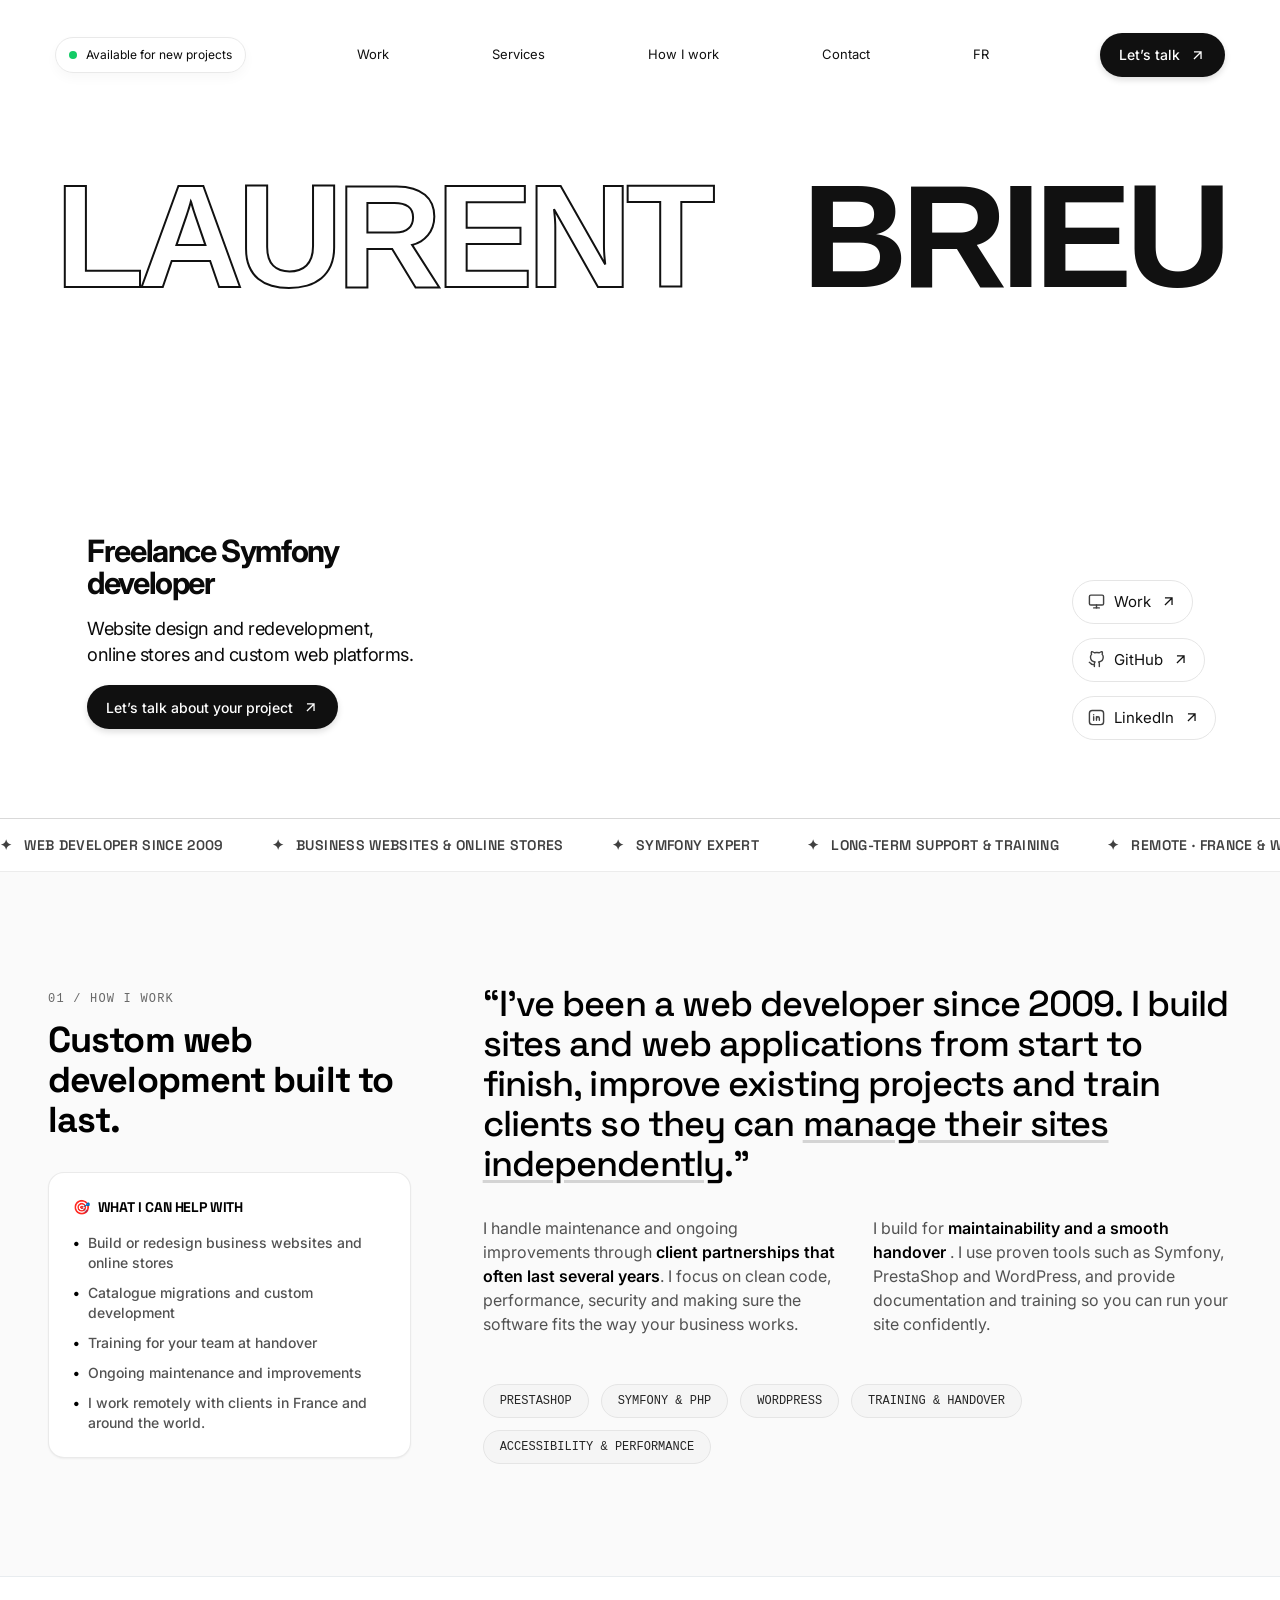
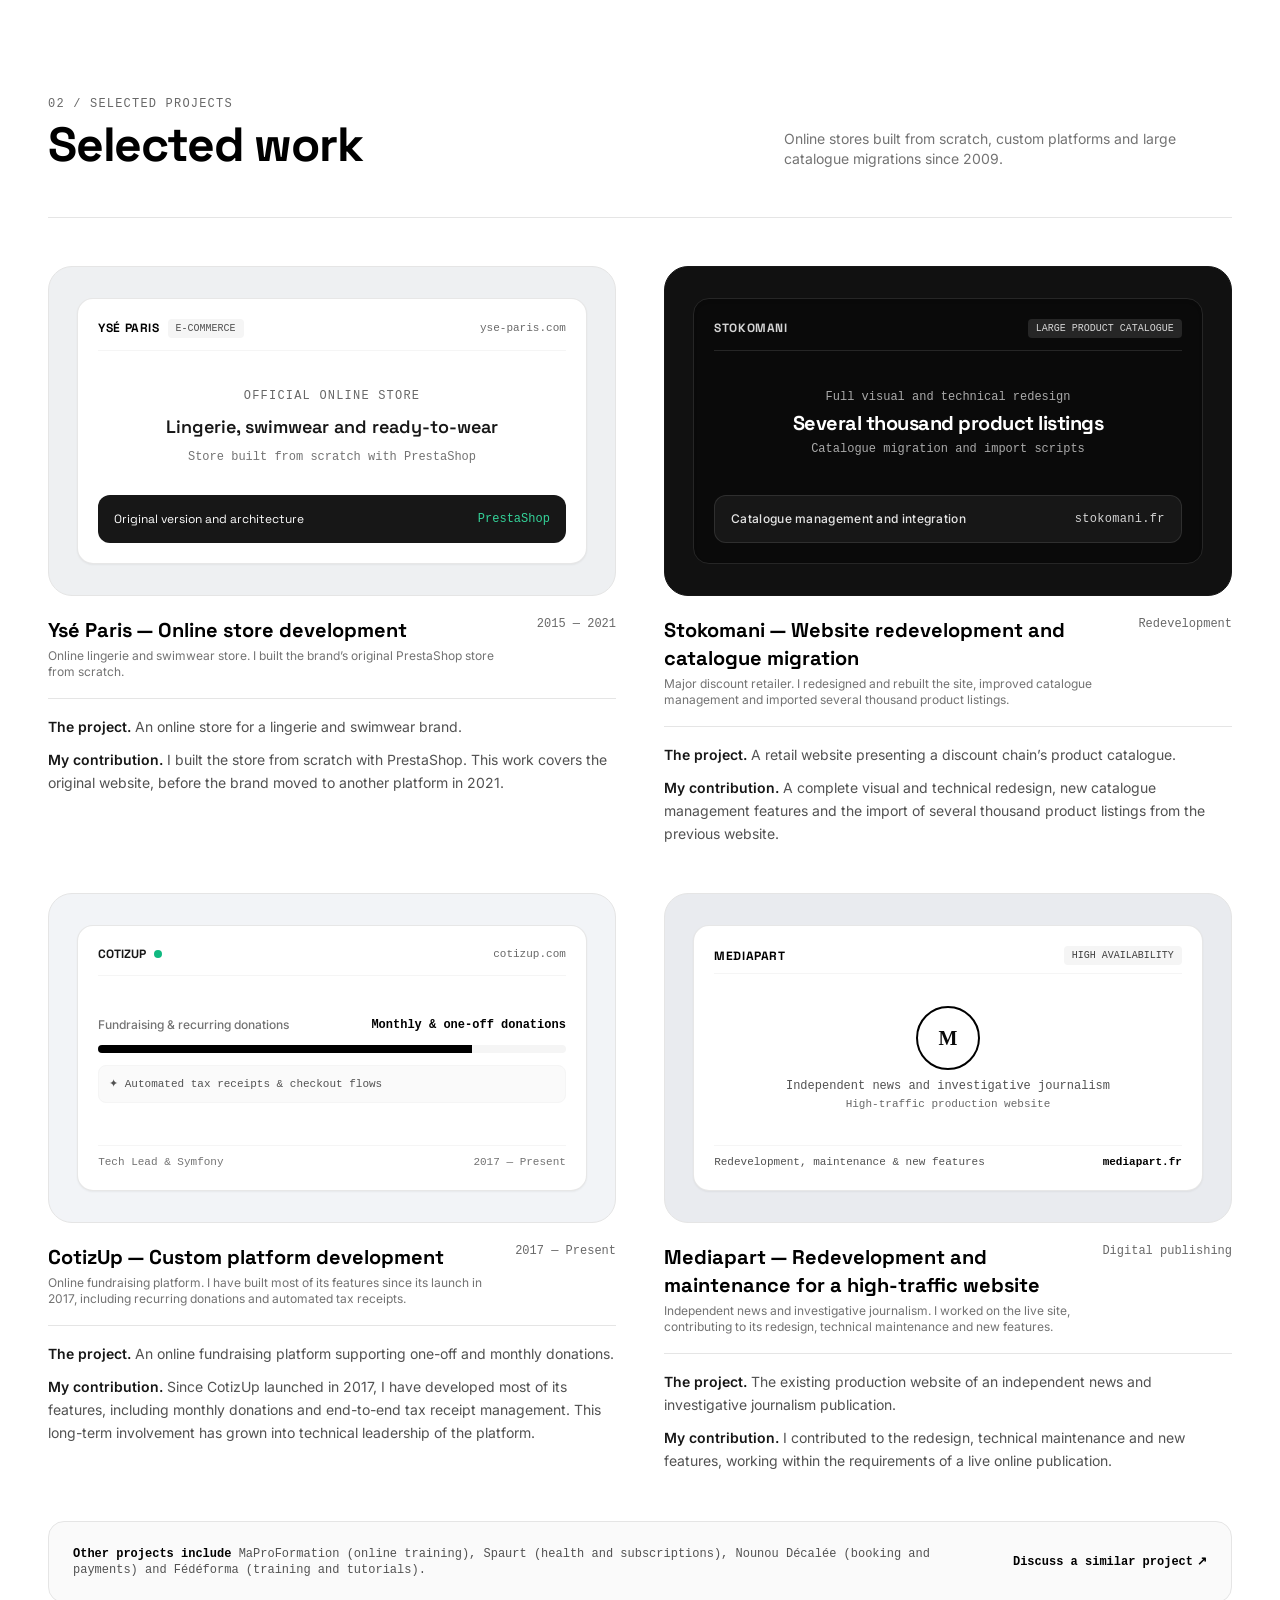
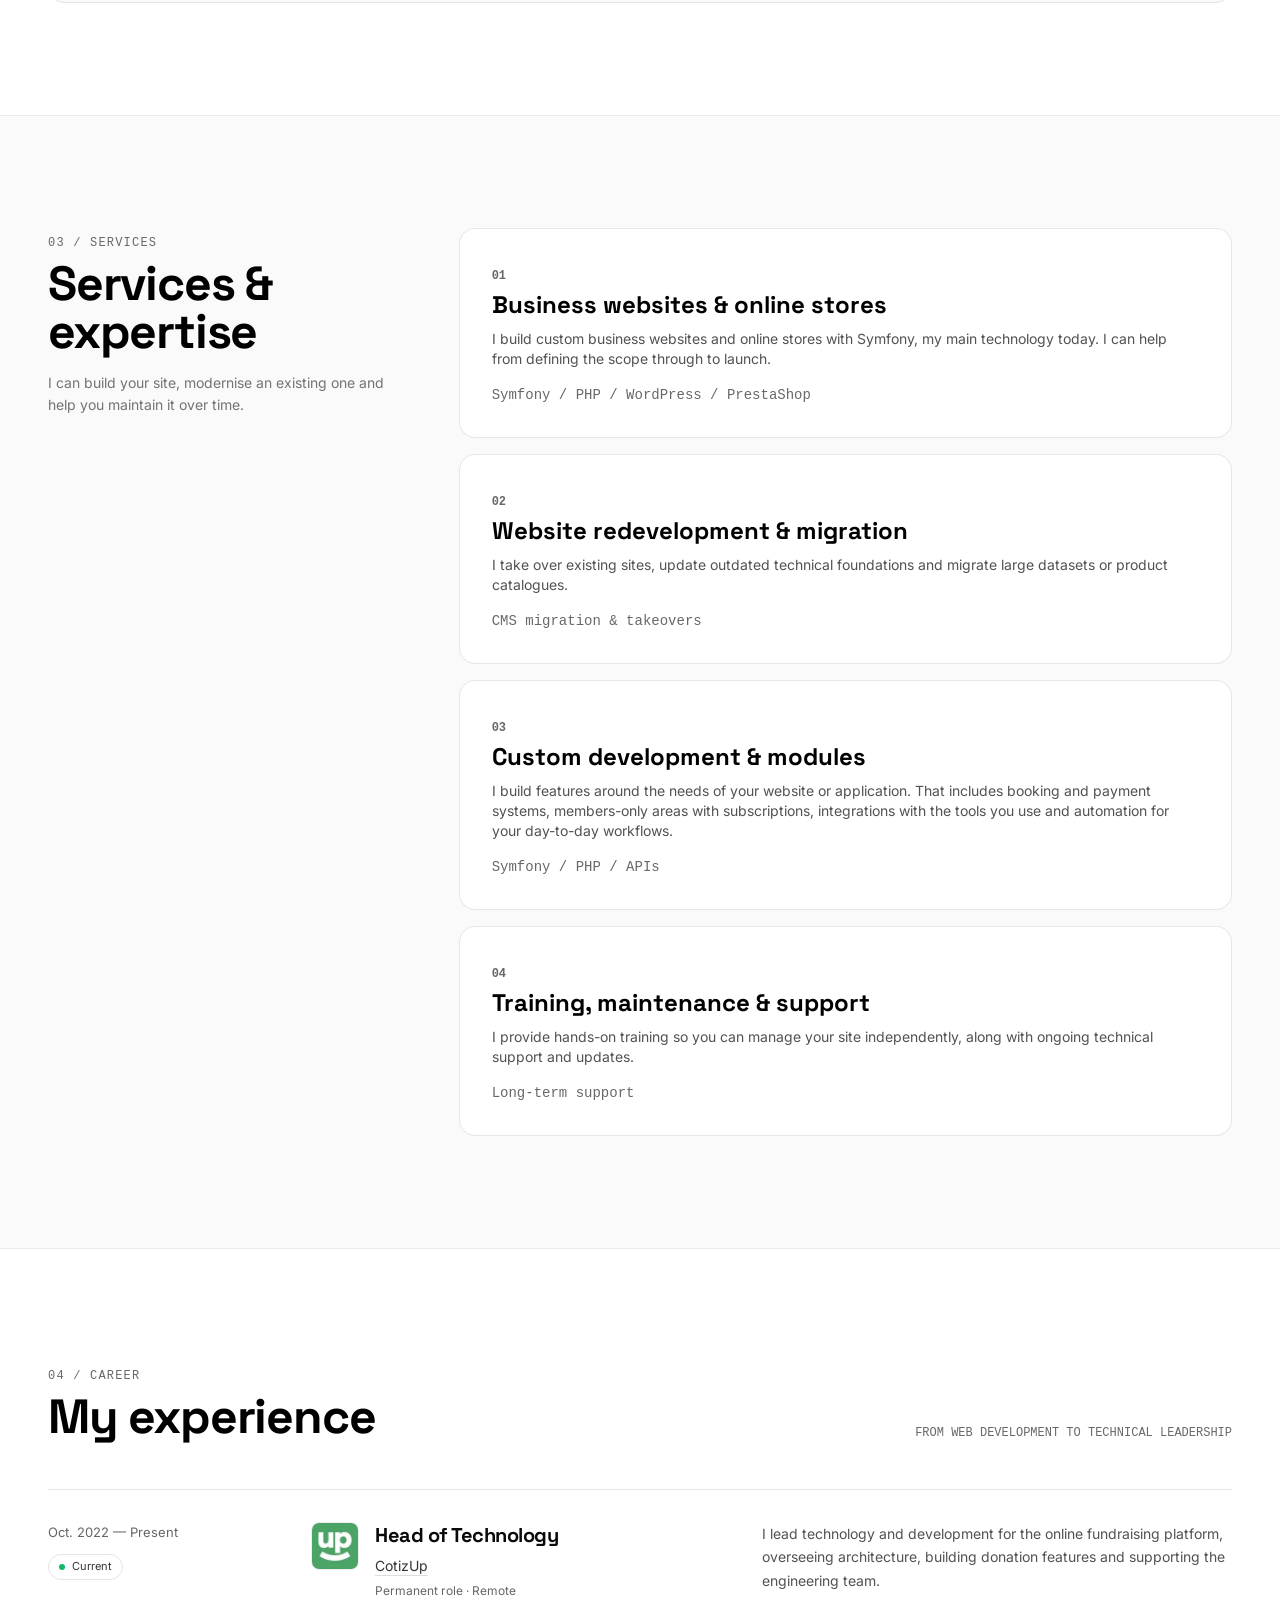
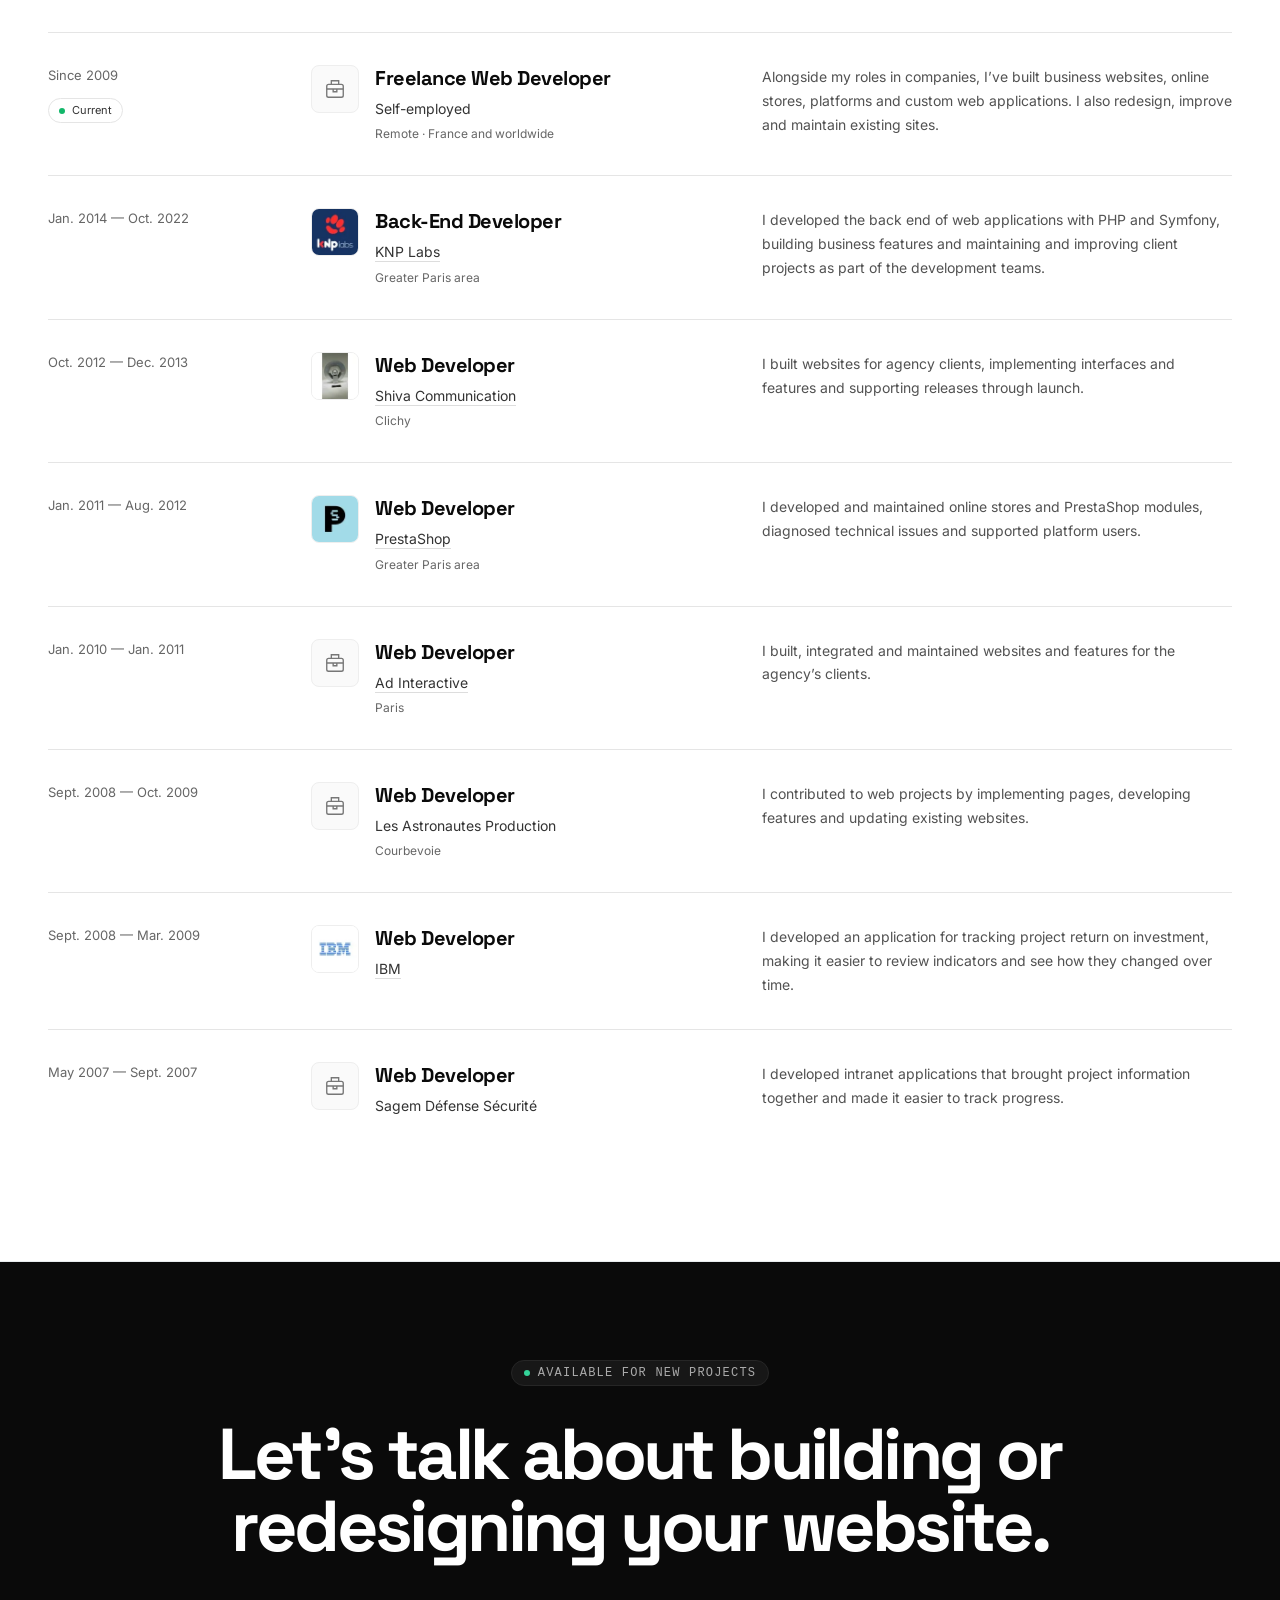
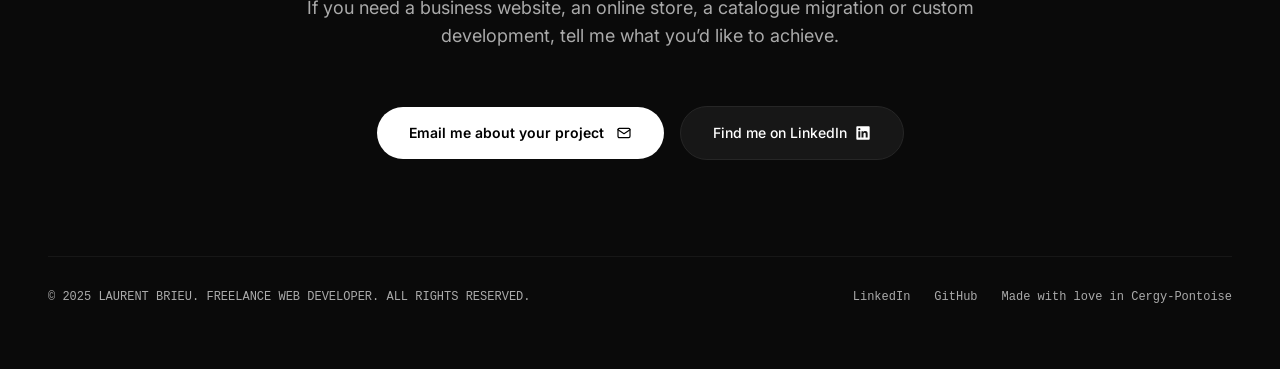
==== commit 82ca5a97: "Add files via upload" ====
--- a/en/index.html
+++ b/en/index.html
@@ -484,13 +484,10 @@
           </p>
 <div class="pt-6 flex flex-col sm:flex-row items-center justify-center gap-4">
 <a class="w-full sm:w-auto inline-flex items-center justify-center gap-3 bg-white text-black hover:bg-neutral-200 text-sm font-semibold px-8 py-4 rounded-full transition-all duration-200" href="mailto:laurentbrieu@gmail.com">
-<span>Email me about your project ↗</span>
-<svg class="w-4 h-4" fill="none" stroke="currentColor" viewbox="0 0 24 24">
-<path d="M14 5l7 7m0 0l-7 7m7-7H3" stroke-linecap="round" stroke-linejoin="round" stroke-width="2"></path>
-</svg>
+<span>Email me about your project</span><svg class="w-4 h-4" width="16" height="16" viewBox="0 0 24 24" fill="none" stroke="currentColor" stroke-width="1.8" stroke-linecap="round" stroke-linejoin="round" aria-hidden="true"><rect x="3" y="5" width="18" height="14" rx="2"/><path d="m3 7 9 6 9-6"/></svg>
 </a>
 <a class="w-full sm:w-auto inline-flex items-center justify-center gap-2 bg-neutral-900 hover:bg-neutral-800 text-white text-sm font-medium px-8 py-4 rounded-full border border-neutral-800 transition-colors" href="https://www.linkedin.com/in/laurentbrieu/" rel="noopener noreferrer" target="_blank">
-<span>Find me on LinkedIn ↗</span>
+<span>Find me on LinkedIn</span><svg class="w-4 h-4" width="16" height="16" viewBox="0 0 24 24" fill="currentColor" aria-hidden="true"><path d="M20.45 2H3.55C2.69 2 2 2.68 2 3.52v16.96c0 .84.69 1.52 1.55 1.52h16.9c.86 0 1.55-.68 1.55-1.52V3.52C22 2.68 21.31 2 20.45 2ZM7.93 18.75H4.98V9.2h2.95v9.55ZM6.46 7.9a1.71 1.71 0 1 1 0-3.42 1.71 1.71 0 0 1 0 3.42ZM19 18.75h-2.95V14.1c0-1.11-.02-2.54-1.55-2.54-1.55 0-1.79 1.21-1.79 2.46v4.73H9.76V9.2h2.83v1.3h.04c.39-.74 1.36-1.52 2.79-1.52 2.99 0 3.54 1.97 3.54 4.53v5.24Z"/></svg>
 </a>
 </div>
 </div>
@@ -504,7 +501,7 @@
 <a class="hover:text-white transition-colors" href="https://github.com/laurentbrieu" rel="noopener noreferrer" target="_blank">GitHub</a>
 </div>
 <div>
-            <span style="display:inline-flex;align-items:center;justify-content:center;gap:6px;flex-wrap:wrap">MADE with <svg width="15" height="15" viewBox="0 0 24 24" fill="currentColor" role="img" aria-label="love" style="flex-shrink:0"><path d="M12 21s-9-5.6-9-12a5 5 0 0 1 9-3 5 5 0 0 1 9 3c0 6.4-9 12-9 12Z"/></svg> in Cergy-Pontoise</span>
+            <span>Made with love in Cergy-Pontoise</span>
           </div>
 </div>
 </div>
--- a/assets/site-v2.css
+++ b/assets/site-v2.css
@@ -278,3 +278,6 @@
 .project-details strong{color:#171717;font-weight:600}
 .project-details a{text-decoration:underline;text-underline-offset:3px;color:#333}
 @media(max-width:767px){.hero-copy h2{font-size:28px}}
+
+/* Secondary text on dark backgrounds retains a light foreground. */
+.bg-neutral-950 .text-neutral-400, #contact .text-neutral-400 { color: #aaa; }
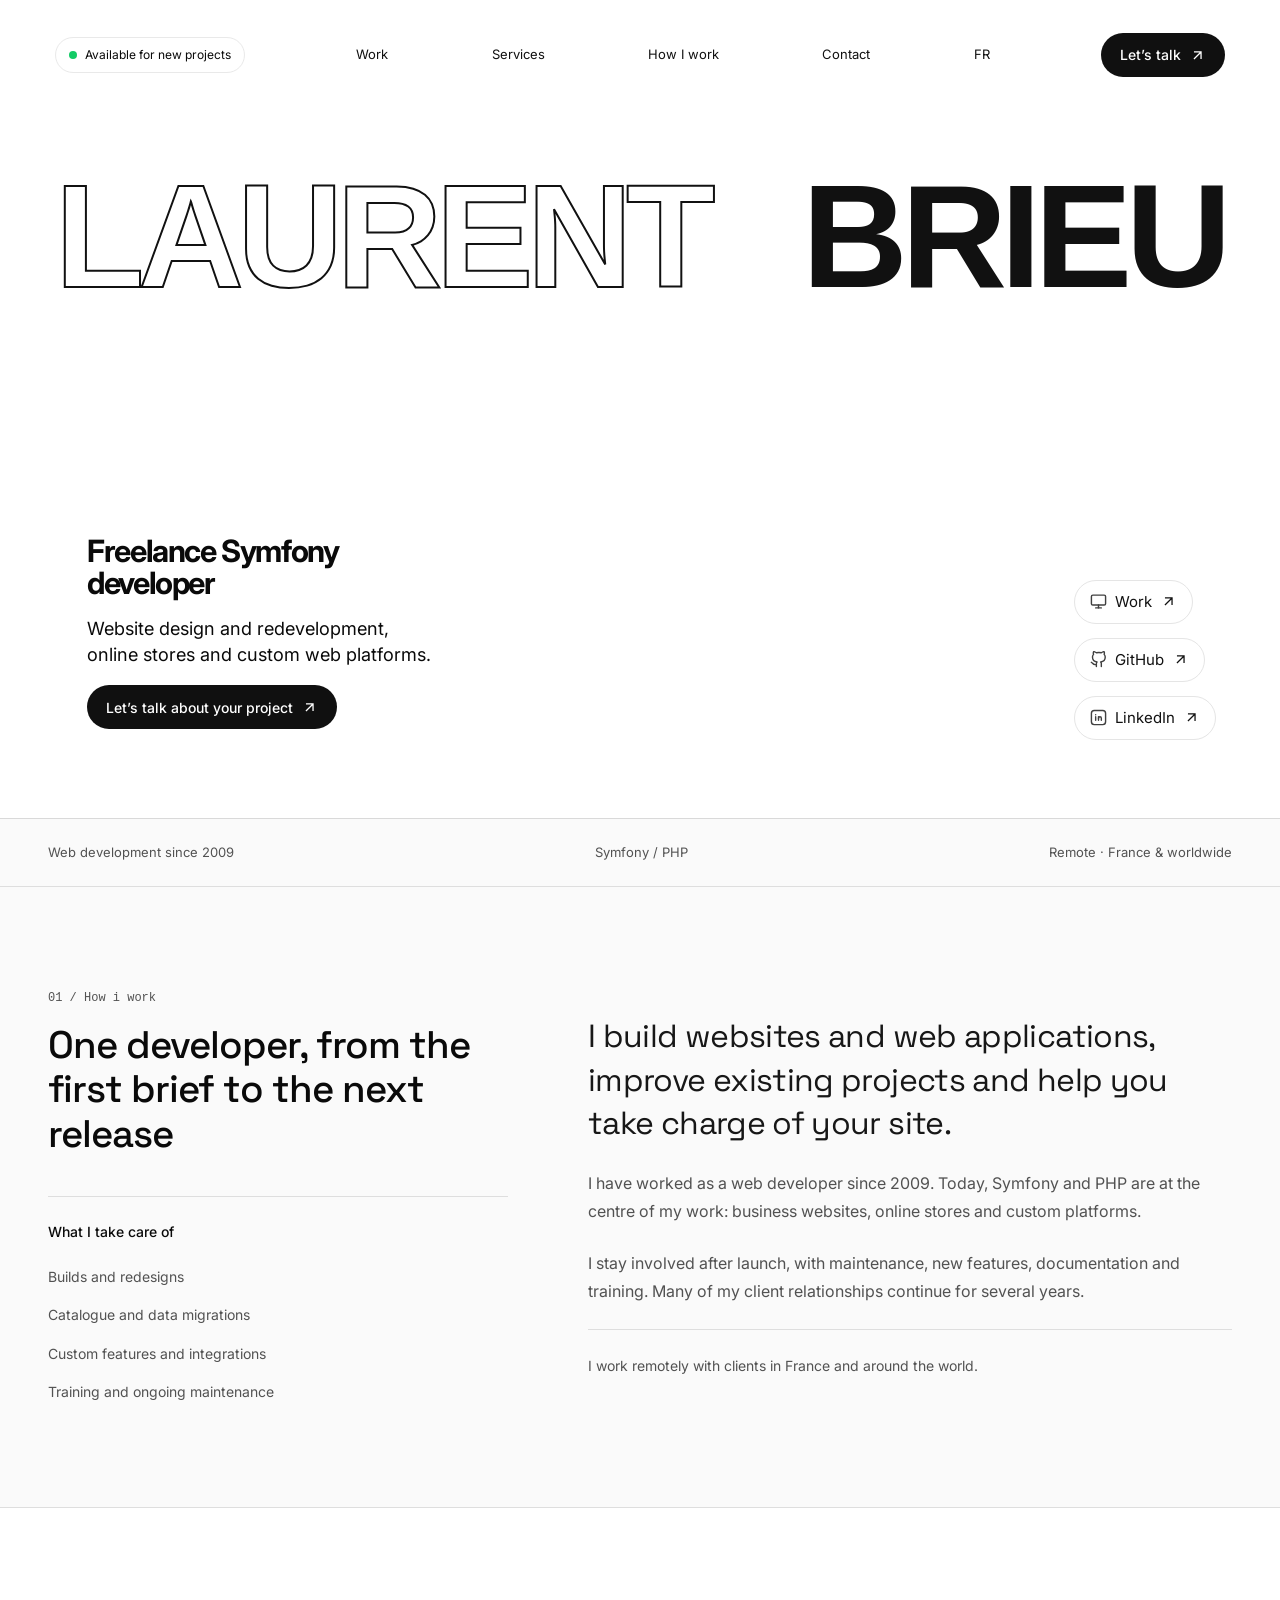
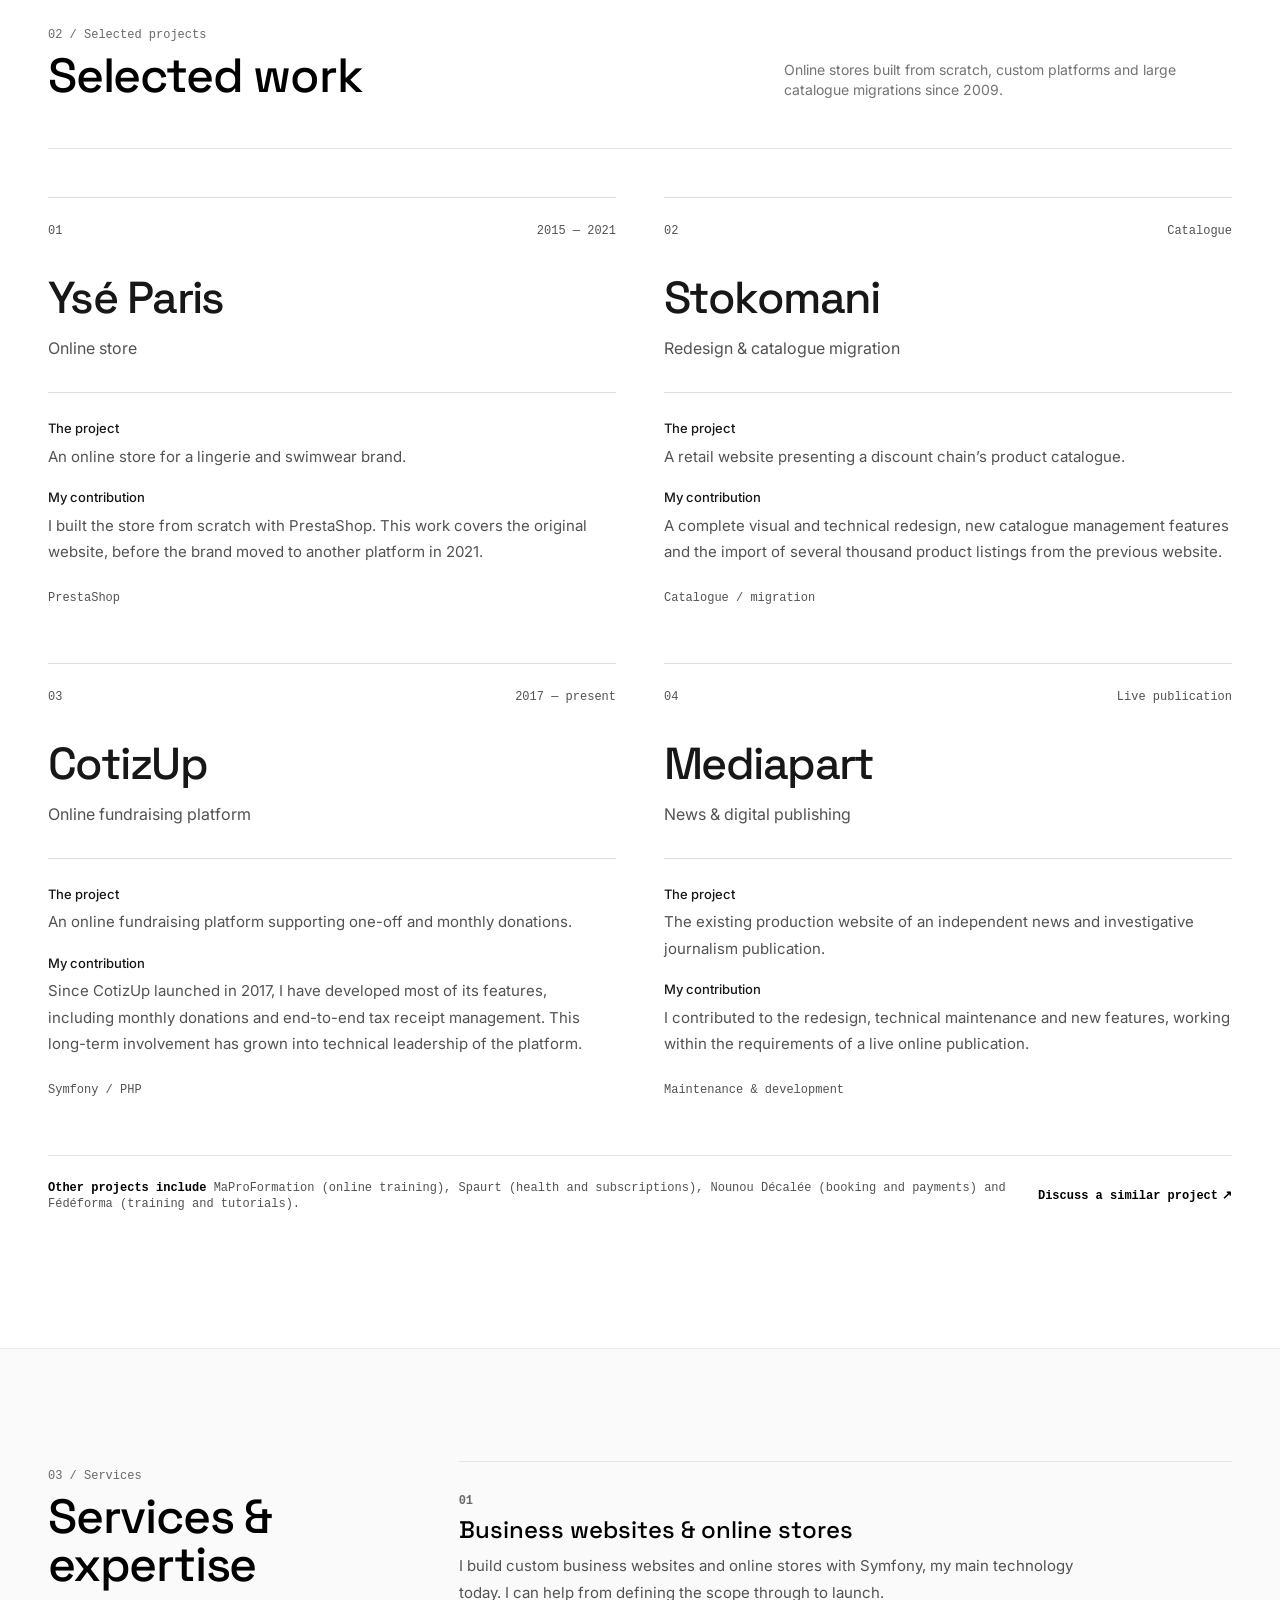
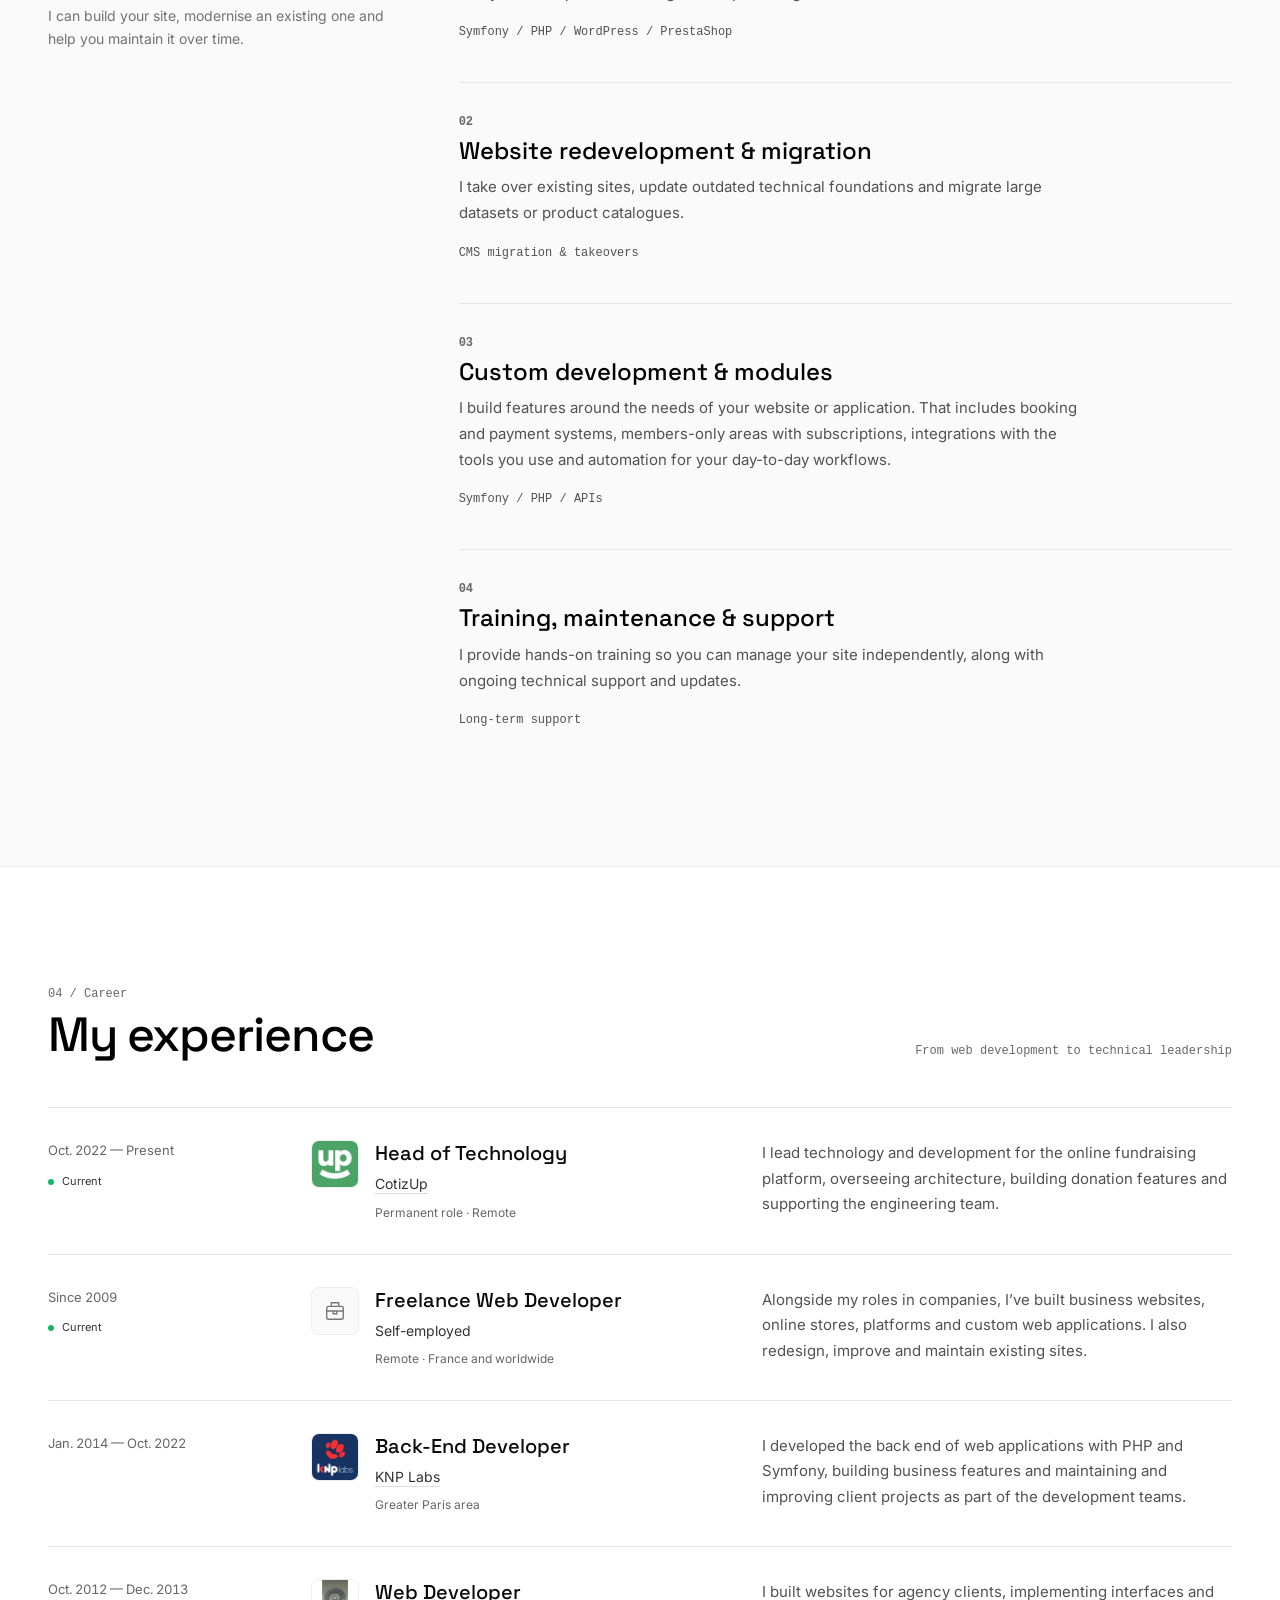
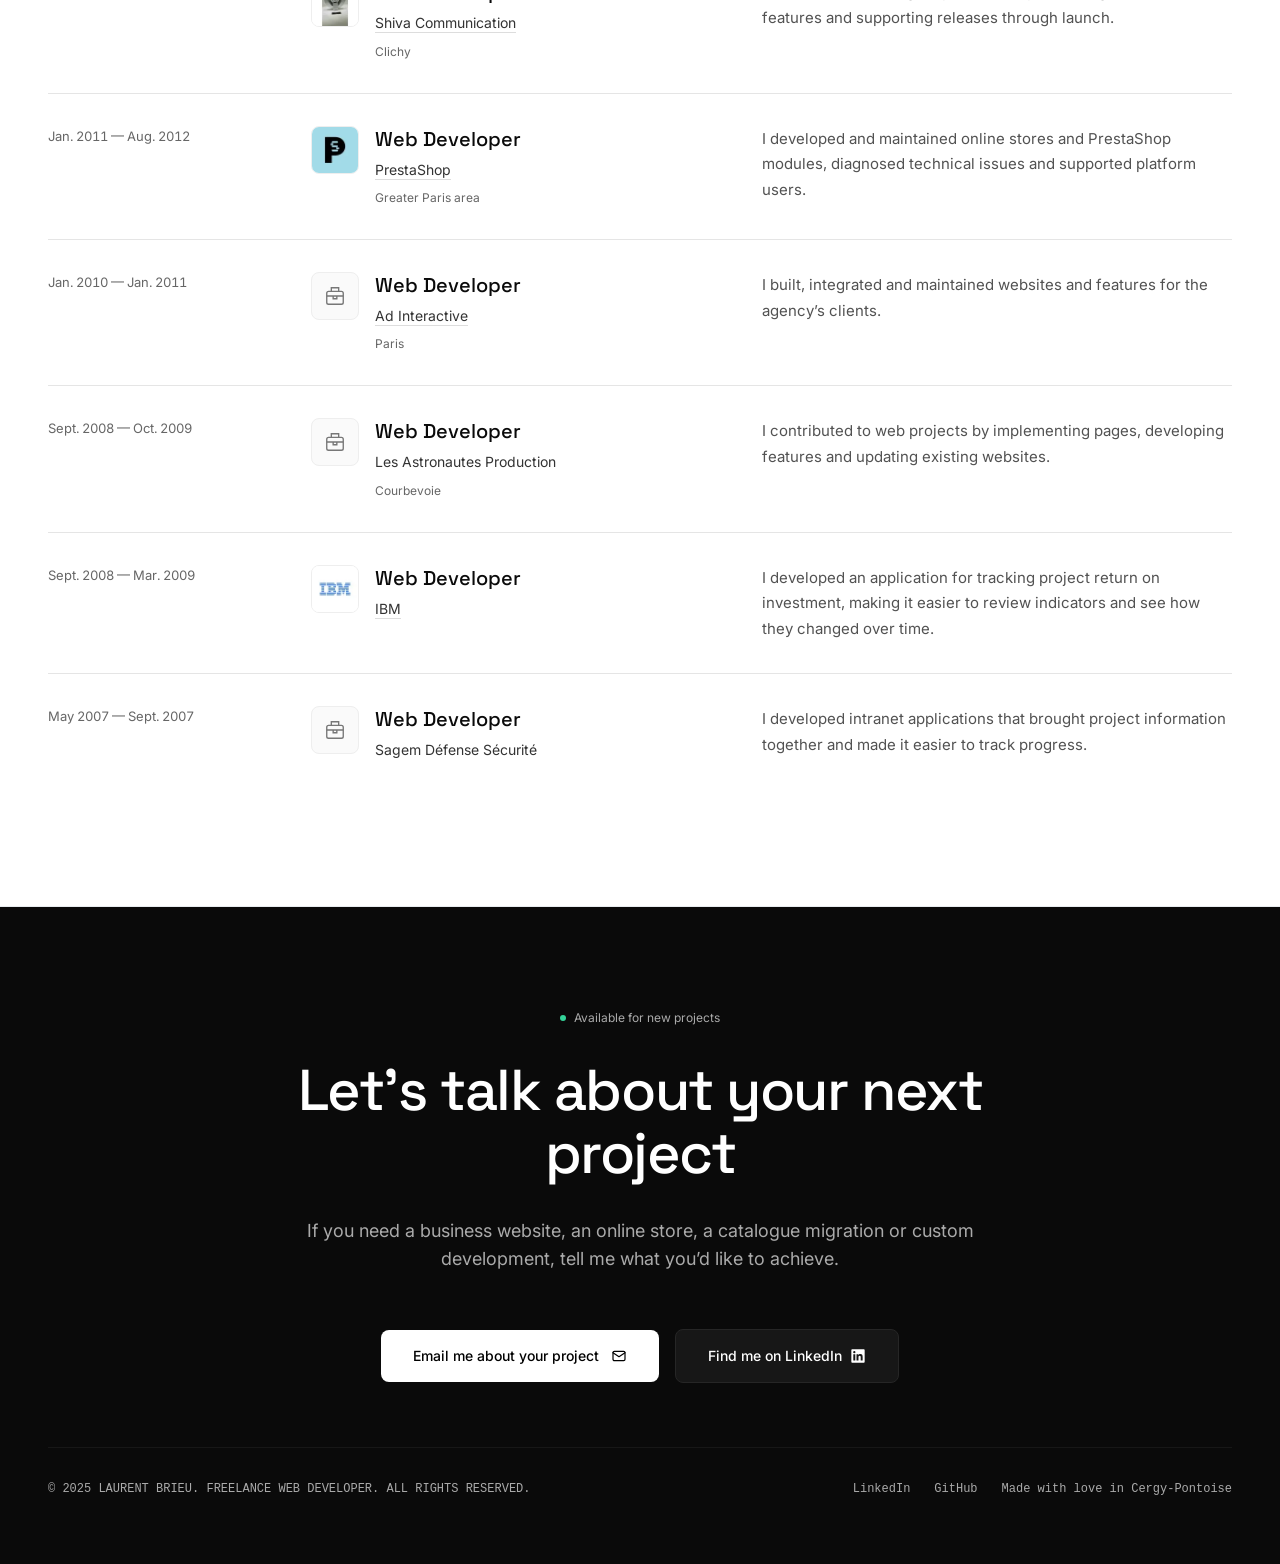
==== commit 30ab86f0: "Add files via upload" ====
--- a/en/index.html
+++ b/en/index.html
@@ -34,6 +34,7 @@
 <meta property="og:image:alt" content="Laurent Brieu">
 <meta name="twitter:card" content="summary_large_image">
 <script type="application/ld+json">{"@context":"https://schema.org","@type":"ProfilePage","inLanguage":"en","url":"https://laurentbrieu.github.io/en/","mainEntity":{"@type":"Person","@id":"https://laurentbrieu.github.io/#laurent-brieu","name":"Laurent Brieu","url":"https://laurentbrieu.github.io/","image":"https://laurentbrieu.github.io/assets/social-portrait.jpg","jobTitle":"Freelance Symfony Developer","knowsAbout":["Symfony","PHP","Web development","PrestaShop","WordPress"],"sameAs":["https://www.linkedin.com/in/laurentbrieu/","https://github.com/LaurentBrieu"]}}</script>
+<link rel="stylesheet" href="../assets/refinements.css">
 </head>
 <body class="bg-[#FAFAFA] text-[#0A0A0A] font-sans antialiased selection:bg-black selection:text-white relative min-h-screen">
 <!-- BEGIN: MainHeader -->
@@ -78,92 +79,15 @@
 </a></div>
 </div></section>
 <!-- END: HeroSection -->
-<!-- BEGIN: MetricTicker -->
-<div class="w-full bg-white border-b border-[#ECECEC] py-4 overflow-hidden select-none" data-purpose="metrics-ticker">
-<div class="animate-marquee items-center gap-12 font-grotesk text-sm font-semibold tracking-wide text-neutral-700 uppercase">
-<span class="flex items-center gap-3"><span>✦</span> WEB DEVELOPER SINCE 2009</span>
-<span class="flex items-center gap-3"><span>✦</span> BUSINESS WEBSITES &amp; ONLINE STORES</span>
-<span class="flex items-center gap-3"><span>✦</span> SYMFONY EXPERT</span>
-<span class="flex items-center gap-3"><span>✦</span> LONG-TERM SUPPORT &amp; TRAINING</span>
-<span class="flex items-center gap-3"><span>✦</span> REMOTE · FRANCE &amp; WORLDWIDE</span>
-<!-- Duplicate set for seamless looping -->
-<span class="flex items-center gap-3"><span>✦</span> WEB DEVELOPER SINCE 2009</span>
-<span class="flex items-center gap-3"><span>✦</span> BUSINESS WEBSITES &amp; ONLINE STORES</span>
-<span class="flex items-center gap-3"><span>✦</span> SYMFONY EXPERT</span>
-<span class="flex items-center gap-3"><span>✦</span> LONG-TERM SUPPORT &amp; TRAINING</span>
-<span class="flex items-center gap-3"><span>✦</span> REMOTE · FRANCE &amp; WORLDWIDE</span>
-</div>
-</div>
-<!-- END: MetricTicker -->
-<!-- BEGIN: PhilosophySection -->
-<section class="py-20 lg:py-28 bg-[#FAFAFA] border-b border-[#E8ECEF]" data-purpose="about-philosophy" id="about">
-<div class="max-w-[1440px] mx-auto px-6 lg:px-12">
-<div class="grid grid-cols-1 lg:grid-cols-12 gap-12">
-<div class="lg:col-span-4">
-<span class="text-xs font-mono tracking-widest text-neutral-400 uppercase">01 / HOW I WORK</span>
-<h2 class="text-3xl lg:text-4xl font-grotesk font-bold tracking-tight text-black mt-3">
-              Custom web development built to last.
-            </h2>
-<div class="mt-8 p-6 bg-white rounded-2xl border border-neutral-200/80 shadow-sm">
-<h3 class="font-grotesk font-bold text-sm tracking-tight uppercase flex items-center gap-2 text-black">
-<span>🎯</span> What I can help with
-              </h3>
-<ul class="mt-4 space-y-2.5 text-xs lg:text-sm text-neutral-600 font-medium">
-<li class="flex items-start gap-2">
-<span class="text-black font-bold">•</span>
-<span>Build or redesign business websites and online stores</span>
-</li>
-<li class="flex items-start gap-2">
-<span class="text-black font-bold">•</span>
-<span>Catalogue migrations and custom development</span>
-</li>
-<li class="flex items-start gap-2">
-<span class="text-black font-bold">•</span>
-<span>Training for your team at handover</span>
-</li>
-<li class="flex items-start gap-2">
-<span class="text-black font-bold">•</span>
-<span>Ongoing maintenance and improvements</span>
-</li>
-<li class="flex items-start gap-2">
-<span class="text-black font-bold">•</span>
-<span>I work remotely with clients in France and around the world.</span>
-</li>
-</ul>
-</div>
-</div>
-<div class="lg:col-span-8 space-y-8 lg:pl-6 text-neutral-700">
-<p class="text-2xl sm:text-3xl lg:text-4xl font-grotesk font-medium text-black leading-snug tracking-tight">
-              “I’ve been a web developer since 2009. I build sites and web applications from start to finish, improve existing projects and train clients so they can <span class="underline decoration-neutral-300 underline-offset-4">manage their sites independently</span>.”
-            </p>
-<div class="grid grid-cols-1 md:grid-cols-2 gap-8 text-neutral-600 text-sm md:text-base leading-relaxed">
-<p>
-                I handle maintenance and ongoing improvements through <strong class="text-black font-semibold">client partnerships that often last several years</strong>. I focus on clean code, performance, security and making sure the software fits the way your business works.
-              </p>
-<p>
-                I build for <strong class="text-black font-semibold">maintainability and a smooth handover</strong> . I use proven tools such as Symfony, PrestaShop and WordPress, and provide documentation and training so you can run your site confidently.
-              </p>
-</div>
-<!-- Philosophy Badges -->
-<div class="pt-4 flex flex-wrap gap-3">
-<span class="px-4 py-2 bg-neutral-100 text-neutral-800 text-xs font-mono rounded-full border border-neutral-200">PRESTASHOP</span>
-<span class="px-4 py-2 bg-neutral-100 text-neutral-800 text-xs font-mono rounded-full border border-neutral-200">SYMFONY &amp; PHP</span>
-<span class="px-4 py-2 bg-neutral-100 text-neutral-800 text-xs font-mono rounded-full border border-neutral-200">WORDPRESS</span>
-<span class="px-4 py-2 bg-neutral-100 text-neutral-800 text-xs font-mono rounded-full border border-neutral-200">TRAINING &amp; HANDOVER</span>
-<span class="px-4 py-2 bg-neutral-100 text-neutral-800 text-xs font-mono rounded-full border border-neutral-200">ACCESSIBILITY &amp; PERFORMANCE</span>
-</div>
-</div>
-</div>
-</div>
-</section>
-<!-- END: PhilosophySection -->
+<div class="practice-strip" aria-label="At a glance"><span>Web development since 2009</span><span>Symfony / PHP</span><span>Remote · France & worldwide</span></div>
+<section id="about" class="practice-section"><div class="practice-layout"><div><span class="section-note">01 / How i work</span><h2>One developer, from the first brief to the next release</h2><div class="practice-scope"><h3>What I take care of</h3><ul><li>Builds and redesigns</li><li>Catalogue and data migrations</li><li>Custom features and integrations</li><li>Training and ongoing maintenance</li></ul></div></div><div class="practice-copy"><p class="practice-lead">I build websites and web applications, improve existing projects and help you take charge of your site.</p><p>I have worked as a web developer since 2009. Today, Symfony and PHP are at the centre of my work: business websites, online stores and custom platforms.</p><p>I stay involved after launch, with maintenance, new features, documentation and training. Many of my client relationships continue for several years.</p><p class="practice-location">I work remotely with clients in France and around the world.</p></div></div></section>
 <!-- BEGIN: SelectedWorkSection -->
 <section class="py-20 lg:py-28 bg-white border-b border-[#E8ECEF]" data-purpose="portfolio-work-showcase" id="work">
 <div class="max-w-[1440px] mx-auto px-6 lg:px-12">
 <!-- Section Header -->
 <div class="flex flex-col md:flex-row md:items-end justify-between pb-12 border-b border-neutral-200">
 <div>
-<span class="text-xs font-mono tracking-widest text-neutral-400 uppercase">02 / SELECTED PROJECTS</span>
+<span class="text-xs font-mono tracking-widest text-neutral-400 uppercase">02 / Selected projects</span>
 <h2 class="text-3xl lg:text-5xl font-grotesk font-black tracking-tight text-black mt-2">
               Selected work
             </h2>
@@ -175,140 +99,13 @@
 <!-- Work Cards Grid -->
 <div class="grid grid-cols-1 md:grid-cols-2 gap-10 lg:gap-12 mt-12">
 <!-- Project 1: Ysé Paris -->
-<article class="group cursor-pointer">
-<div class="w-full aspect-[16/10] bg-[#EEF0F2] rounded-3xl overflow-hidden border border-neutral-200 p-8 flex items-center justify-center relative transition-all duration-300 group-hover:shadow-xl group-hover:border-neutral-400">
-<div class="w-full h-full bg-white rounded-2xl shadow-sm border border-neutral-200/90 p-5 flex flex-col justify-between transform group-hover:scale-[1.02] transition-transform duration-500">
-<div class="flex items-center justify-between border-b border-neutral-100 pb-3">
-<div class="flex items-center gap-2">
-<span class="font-grotesk font-bold text-xs uppercase tracking-wider text-black">YSÉ PARIS</span>
-<span class="text-[10px] font-mono px-2 py-0.5 rounded bg-neutral-100 text-neutral-600">E-COMMERCE</span>
-</div>
-<span class="text-[11px] font-mono text-neutral-400">yse-paris.com</span>
-</div>
-<div class="py-4 space-y-2 text-center my-auto">
-<span class="text-xs font-mono text-neutral-400 uppercase tracking-widest">Official online store</span>
-<p class="text-lg font-grotesk font-semibold text-neutral-900">Lingerie, swimwear and ready-to-wear</p>
-<p class="text-xs text-neutral-500 font-mono">Store built from scratch with PrestaShop</p>
-</div>
-<div class="h-14 bg-neutral-900 rounded-xl flex items-center px-4 justify-between text-white text-xs font-grotesk">
-<span>Original version and architecture</span>
-<span class="font-mono text-emerald-400">PrestaShop</span>
-</div>
-</div>
-</div>
-<div class="mt-5 flex items-start justify-between">
-<div>
-<h3 class="text-xl font-grotesk font-bold text-black group-hover:underline">
-                  Ysé Paris — Online store development
-                </h3>
-<p class="text-xs text-neutral-500 mt-1">Online lingerie and swimwear store. I built the brand’s original PrestaShop store from scratch.</p>
-</div>
-<span class="text-xs font-mono font-medium text-neutral-400 shrink-0 ml-4">2015 — 2021</span>
-</div>
-<div class="project-details"><p><strong>The project.</strong> An online store for a lingerie and swimwear brand.</p><p><strong>My contribution.</strong> I built the store from scratch with PrestaShop. This work covers the original website, before the brand moved to another platform in 2021.</p></div>
-</article>
+<article class="project-entry"><div class="project-heading"><span class="project-number">01</span><span class="project-period">2015 — 2021</span></div><h3>Ysé Paris</h3><p class="project-type">Online store</p><div class="project-details"><p><strong>The project</strong> An online store for a lingerie and swimwear brand.</p><p><strong>My contribution</strong> I built the store from scratch with PrestaShop. This work covers the original website, before the brand moved to another platform in 2021.</p></div><p class="project-stack">PrestaShop</p></article>
 <!-- Project 2: Stokomani -->
-<article class="group cursor-pointer">
-<div class="w-full aspect-[16/10] bg-[#111111] rounded-3xl overflow-hidden border border-neutral-900 p-8 flex items-center justify-center relative transition-all duration-300 group-hover:shadow-xl">
-<div class="w-full h-full bg-neutral-950 rounded-2xl shadow-inner border border-neutral-800 p-5 flex flex-col justify-between text-neutral-200 transform group-hover:scale-[1.02] transition-transform duration-500">
-<div class="flex items-center justify-between border-b border-neutral-800 pb-3">
-<span class="font-grotesk font-bold text-xs tracking-wider uppercase text-neutral-300">STOKOMANI</span>
-<span class="text-[10px] font-mono px-2 py-0.5 rounded bg-neutral-800 text-neutral-300">LARGE PRODUCT CATALOGUE</span>
-</div>
-<div class="text-center py-4 my-auto space-y-1">
-<p class="text-xs font-mono text-neutral-400">Full visual and technical redesign</p>
-<p class="text-xl font-grotesk font-bold text-white tracking-tight">Several thousand product listings</p>
-<p class="text-xs text-neutral-400 font-mono">Catalogue migration and import scripts</p>
-</div>
-<div class="h-12 bg-neutral-900 border border-neutral-700/60 rounded-xl flex items-center justify-between px-4 text-xs font-medium tracking-wide">
-<span>Catalogue management and integration</span>
-<span class="font-mono text-neutral-300">stokomani.fr</span>
-</div>
-</div>
-</div>
-<div class="mt-5 flex items-start justify-between">
-<div>
-<h3 class="text-xl font-grotesk font-bold text-black group-hover:underline">
-                  Stokomani — Website redevelopment and catalogue migration
-                </h3>
-<p class="text-xs text-neutral-500 mt-1">Major discount retailer. I redesigned and rebuilt the site, improved catalogue management and imported several thousand product listings.</p>
-</div>
-<span class="text-xs font-mono font-medium text-neutral-400 shrink-0 ml-4">Redevelopment</span>
-</div>
-<div class="project-details"><p><strong>The project.</strong> A retail website presenting a discount chain’s product catalogue.</p><p><strong>My contribution.</strong> A complete visual and technical redesign, new catalogue management features and the import of several thousand product listings from the previous website.</p></div>
-</article>
+<article class="project-entry"><div class="project-heading"><span class="project-number">02</span><span class="project-period">Catalogue</span></div><h3>Stokomani</h3><p class="project-type">Redesign & catalogue migration</p><div class="project-details"><p><strong>The project</strong> A retail website presenting a discount chain’s product catalogue.</p><p><strong>My contribution</strong> A complete visual and technical redesign, new catalogue management features and the import of several thousand product listings from the previous website.</p></div><p class="project-stack">Catalogue / migration</p></article>
 <!-- Project 3: CotizUp -->
-<article class="group cursor-pointer">
-<div class="w-full aspect-[16/10] bg-[#F2F4F7] rounded-3xl overflow-hidden border border-neutral-200 p-8 flex items-center justify-center relative transition-all duration-300 group-hover:shadow-xl group-hover:border-neutral-400">
-<div class="w-full h-full bg-white rounded-2xl shadow-sm border border-neutral-200/90 p-5 flex flex-col justify-between transform group-hover:scale-[1.02] transition-transform duration-500">
-<div class="flex items-center justify-between border-b border-neutral-100 pb-3">
-<div class="flex items-center gap-2">
-<span class="font-grotesk font-bold text-xs uppercase text-neutral-900">COTIZUP</span>
-<span class="w-2 h-2 rounded-full bg-emerald-500"></span>
-</div>
-<span class="text-[11px] font-mono text-neutral-400">cotizup.com</span>
-</div>
-<div class="space-y-3 py-2">
-<div class="flex justify-between items-center text-xs text-neutral-500">
-<span class="font-medium">Fundraising &amp; recurring donations</span>
-<span class="font-mono text-black font-semibold">Monthly &amp; one-off donations</span>
-</div>
-<div class="w-full bg-neutral-100 h-2 rounded-full overflow-hidden">
-<div class="bg-black h-full w-4/5"></div>
-</div>
-<div class="text-[11px] font-mono text-neutral-600 bg-neutral-50 p-2.5 rounded-lg border border-neutral-100">
-✦ Automated tax receipts &amp; checkout flows
-</div>
-</div>
-<div class="grid grid-cols-2 gap-2 text-[11px] font-mono text-neutral-500 pt-2 border-t border-neutral-100">
-<div>Tech Lead &amp; Symfony</div>
-<div class="text-right">2017 — Present</div>
-</div>
-</div>
-</div>
-<div class="mt-5 flex items-start justify-between">
-<div>
-<h3 class="text-xl font-grotesk font-bold text-black group-hover:underline">
-                  CotizUp — Custom platform development
-                </h3>
-<p class="text-xs text-neutral-500 mt-1">Online fundraising platform. I have built most of its features since its launch in 2017, including recurring donations and automated tax receipts.</p>
-</div>
-<span class="text-xs font-mono font-medium text-neutral-400 shrink-0 ml-4">2017 — Present</span>
-</div>
-<div class="project-details"><p><strong>The project.</strong> An online fundraising platform supporting one-off and monthly donations.</p><p><strong>My contribution.</strong> Since CotizUp launched in 2017, I have developed most of its features, including monthly donations and end-to-end tax receipt management. This long-term involvement has grown into technical leadership of the platform.</p></div>
-</article>
+<article class="project-entry"><div class="project-heading"><span class="project-number">03</span><span class="project-period">2017 — present</span></div><h3>CotizUp</h3><p class="project-type">Online fundraising platform</p><div class="project-details"><p><strong>The project</strong> An online fundraising platform supporting one-off and monthly donations.</p><p><strong>My contribution</strong> Since CotizUp launched in 2017, I have developed most of its features, including monthly donations and end-to-end tax receipt management. This long-term involvement has grown into technical leadership of the platform.</p></div><p class="project-stack">Symfony / PHP</p></article>
 <!-- Project 4: Mediapart -->
-<article class="group cursor-pointer">
-<div class="w-full aspect-[16/10] bg-[#E9EBEF] rounded-3xl overflow-hidden border border-neutral-200 p-8 flex items-center justify-center relative transition-all duration-300 group-hover:shadow-xl group-hover:border-neutral-400">
-<div class="w-full h-full bg-white rounded-2xl shadow-sm border border-neutral-200/90 p-5 flex flex-col justify-between transform group-hover:scale-[1.02] transition-transform duration-500">
-<div class="flex items-center justify-between border-b border-neutral-100 pb-2">
-<span class="font-grotesk font-bold text-xs uppercase tracking-wider text-black">MEDIAPART</span>
-<span class="font-mono text-[10px] px-2 py-0.5 bg-neutral-100 rounded text-neutral-700">HIGH AVAILABILITY</span>
-</div>
-<div class="flex flex-col items-center justify-center py-3 text-center my-auto">
-<div class="w-16 h-16 rounded-full border-2 border-black flex items-center justify-center text-xl font-serif font-black mb-2">
-  M
-</div>
-<p class="text-xs font-mono text-neutral-600">Independent news and investigative journalism</p>
-<p class="text-[11px] text-neutral-400 font-mono mt-0.5">High-traffic production website</p>
-</div>
-<div class="text-[11px] text-center text-neutral-600 font-mono border-t border-neutral-100 pt-2 flex justify-between items-center">
-<span>Redevelopment, maintenance &amp; new features</span>
-<span class="font-bold text-black">mediapart.fr</span>
-</div>
-</div>
-</div>
-<div class="mt-5 flex items-start justify-between">
-<div>
-<h3 class="text-xl font-grotesk font-bold text-black group-hover:underline">
-                  Mediapart — Redevelopment and maintenance for a high-traffic website
-                </h3>
-<p class="text-xs text-neutral-500 mt-1">Independent news and investigative journalism. I worked on the live site, contributing to its redesign, technical maintenance and new features.</p>
-</div>
-<span class="text-xs font-mono font-medium text-neutral-400 shrink-0 ml-4">Digital publishing</span>
-</div>
-<div class="project-details"><p><strong>The project.</strong> The existing production website of an independent news and investigative journalism publication.</p><p><strong>My contribution.</strong> I contributed to the redesign, technical maintenance and new features, working within the requirements of a live online publication.</p></div>
-</article>
+<article class="project-entry"><div class="project-heading"><span class="project-number">04</span><span class="project-period">Live publication</span></div><h3>Mediapart</h3><p class="project-type">News & digital publishing</p><div class="project-details"><p><strong>The project</strong> The existing production website of an independent news and investigative journalism publication.</p><p><strong>My contribution</strong> I contributed to the redesign, technical maintenance and new features, working within the requirements of a live online publication.</p></div><p class="project-stack">Maintenance & development</p></article>
 </div>
 <!-- Extra references mention bar -->
 <div class="mt-12 p-6 rounded-2xl bg-neutral-50 border border-neutral-200 flex flex-col sm:flex-row items-start sm:items-center justify-between gap-4">
@@ -327,7 +124,7 @@
 <div class="max-w-[1440px] mx-auto px-6 lg:px-12">
 <div class="grid grid-cols-1 lg:grid-cols-12 gap-12">
 <div class="lg:col-span-4">
-<span class="text-xs font-mono tracking-widest text-neutral-400 uppercase">03 / SERVICES</span>
+<span class="text-xs font-mono tracking-widest text-neutral-400 uppercase">03 / Services</span>
 <h2 class="text-3xl lg:text-5xl font-grotesk font-black tracking-tight text-black mt-2">
               Services &amp; expertise
             </h2>
@@ -342,7 +139,7 @@
 <div class="flex flex-col md:flex-row md:items-center justify-between gap-4">
 <div class="space-y-1">
 <span class="text-xs font-mono text-neutral-400 font-semibold">01</span>
-<h3 class="text-xl md:text-2xl font-grotesk font-bold text-black group-hover:translate-x-1 transition-transform">
+<h3 class="text-xl md:text-2xl font-grotesk font-bold text-black  transition-transform">
                     Business websites &amp; online stores
                   </h3>
 <p class="text-neutral-600 text-sm pt-1">
@@ -357,7 +154,7 @@
 <div class="flex flex-col md:flex-row md:items-center justify-between gap-4">
 <div class="space-y-1">
 <span class="text-xs font-mono text-neutral-400 font-semibold">02</span>
-<h3 class="text-xl md:text-2xl font-grotesk font-bold text-black group-hover:translate-x-1 transition-transform">
+<h3 class="text-xl md:text-2xl font-grotesk font-bold text-black  transition-transform">
                     Website redevelopment &amp; migration
                   </h3>
 <p class="text-neutral-600 text-sm pt-1">
@@ -372,7 +169,7 @@
 <div class="flex flex-col md:flex-row md:items-center justify-between gap-4">
 <div class="space-y-1">
 <span class="text-xs font-mono text-neutral-400 font-semibold">03</span>
-<h3 class="text-xl md:text-2xl font-grotesk font-bold text-black group-hover:translate-x-1 transition-transform">
+<h3 class="text-xl md:text-2xl font-grotesk font-bold text-black  transition-transform">
                     Custom development &amp; modules
                   </h3>
 <p class="text-neutral-600 text-sm pt-1">
@@ -387,7 +184,7 @@
 <div class="flex flex-col md:flex-row md:items-center justify-between gap-4">
 <div class="space-y-1">
 <span class="text-xs font-mono text-neutral-400 font-semibold">04</span>
-<h3 class="text-xl md:text-2xl font-grotesk font-bold text-black group-hover:translate-x-1 transition-transform">
+<h3 class="text-xl md:text-2xl font-grotesk font-bold text-black  transition-transform">
                     Training, maintenance &amp; support
                   </h3>
 <p class="text-neutral-600 text-sm pt-1">
@@ -405,7 +202,7 @@
 <!-- BEGIN: ExperienceSection -->
 <section class="py-20 lg:py-28 bg-white border-b border-[#E8ECEF]" data-purpose="career-history" id="experience" aria-labelledby="career-heading">
 <div class="max-w-[1440px] mx-auto px-6 lg:px-12">
-<div class="flex flex-col md:flex-row md:items-end justify-between pb-12 border-b border-neutral-200"><div><span class="text-xs font-mono tracking-widest text-neutral-400 uppercase">04 / CAREER</span><h2 id="career-heading" class="text-3xl lg:text-5xl font-grotesk font-black tracking-tight text-black mt-2">My experience</h2></div><span class="text-xs font-mono text-neutral-400 mt-2 md:mt-0 uppercase">From web development to technical leadership</span></div>
+<div class="flex flex-col md:flex-row md:items-end justify-between pb-12 border-b border-neutral-200"><div><span class="text-xs font-mono tracking-widest text-neutral-400 uppercase">04 / Career</span><h2 id="career-heading" class="text-3xl lg:text-5xl font-grotesk font-black tracking-tight text-black mt-2">My experience</h2></div><span class="text-xs font-mono text-neutral-400 mt-2 md:mt-0 uppercase">From web development to technical leadership</span></div>
 <ol class="career-list"><!-- CotizUp: description proposée, à ajuster si nécessaire. -->
 <li class="career-row">
 <div class="career-period"><span>Oct. 2022 — Present</span><span class="career-current">Current</span></div>
@@ -476,14 +273,12 @@
 <span class="w-1.5 h-1.5 rounded-full bg-emerald-400"></span>
             Available for new projects
           </div>
-<h2 class="text-3xl sm:text-5xl lg:text-7xl font-grotesk font-black tracking-tighter leading-none">
-            Let’s talk about building or redesigning your website.
-          </h2>
+<h2 class="text-3xl sm:text-5xl lg:text-7xl font-grotesk font-black tracking-tighter leading-none">Let’s talk about your next project</h2>
 <p class="text-neutral-400 text-base sm:text-lg max-w-2xl mx-auto font-normal">
             If you need a business website, an online store, a catalogue migration or custom development, tell me what you’d like to achieve.
           </p>
 <div class="pt-6 flex flex-col sm:flex-row items-center justify-center gap-4">
-<a class="w-full sm:w-auto inline-flex items-center justify-center gap-3 bg-white text-black hover:bg-neutral-200 text-sm font-semibold px-8 py-4 rounded-full transition-all duration-200" href="mailto:laurentbrieu@gmail.com">
+<a class="w-full sm:w-auto inline-flex items-center justify-center gap-3 bg-white text-black hover:bg-neutral-200 text-sm font-semibold px-8 py-4 rounded-full transition-colors duration-200" href="mailto:laurentbrieu@gmail.com">
 <span>Email me about your project</span><svg class="w-4 h-4" width="16" height="16" viewBox="0 0 24 24" fill="none" stroke="currentColor" stroke-width="1.8" stroke-linecap="round" stroke-linejoin="round" aria-hidden="true"><rect x="3" y="5" width="18" height="14" rx="2"/><path d="m3 7 9 6 9-6"/></svg>
 </a>
 <a class="w-full sm:w-auto inline-flex items-center justify-center gap-2 bg-neutral-900 hover:bg-neutral-800 text-white text-sm font-medium px-8 py-4 rounded-full border border-neutral-800 transition-colors" href="https://www.linkedin.com/in/laurentbrieu/" rel="noopener noreferrer" target="_blank">
--- a/assets/refinements.css
+++ b/assets/refinements.css
@@ -0,0 +1,45 @@
+/* Portfolio refinement: precise, calm, approachable. */
+:root{--ink:#171717;--secondary:#525252;--line:#dedede;--paper:#fafafa}
+.practice-strip{max-width:1440px;margin:auto;padding:24px 48px;display:flex;justify-content:space-between;gap:16px 32px;flex-wrap:wrap;border-bottom:1px solid var(--line);font-size:13px;color:var(--secondary)}
+.practice-section{padding:96px 48px;background:var(--paper);border-bottom:1px solid var(--line)}
+.practice-layout{max-width:1344px;margin:auto;display:grid;grid-template-columns:1fr 1.4fr;gap:80px}
+.section-note{font:12px/1.5 monospace;color:var(--secondary)}
+.practice-layout h2{font:500 clamp(28px,3vw,40px)/1.15 'Space Grotesk',sans-serif;letter-spacing:-.025em;margin:16px 0 0;max-width:440px}
+.practice-scope{margin-top:40px;padding-top:24px;border-top:1px solid var(--line)}
+.practice-scope h3{font-size:14px;font-weight:500;margin:0 0 16px}
+.practice-scope ul{list-style:none;margin:0;padding:0;color:var(--secondary);font-size:14px;line-height:1.6}
+.practice-scope li{padding:8px 0}
+.practice-copy{padding-top:32px;color:var(--secondary);font-size:16px;line-height:1.75;max-width:680px}
+.practice-copy p+p{margin-top:24px}
+.practice-copy .practice-lead{font:400 clamp(24px,2.5vw,34px)/1.35 'Space Grotesk',sans-serif;letter-spacing:-.02em;color:var(--ink)}
+.practice-location{padding-top:24px;border-top:1px solid var(--line);font-size:14px}
+#work h2,#services h2,#experience h2{font-weight:500;letter-spacing:-.025em}
+#work .uppercase,#services .uppercase,#experience .uppercase,#contact .uppercase{text-transform:none;letter-spacing:0}
+#work .tracking-widest,#services .tracking-widest,#experience .tracking-widest{letter-spacing:0}
+#work article.project-entry{border-top:1px solid var(--line);padding:24px 0 8px;cursor:default;min-width:0}
+.project-heading{display:flex;align-items:center;justify-content:space-between;gap:16px;font:12px/1.5 monospace;color:var(--secondary);font-variant-numeric:tabular-nums}
+#work article.project-entry>.project-heading{min-height:0;height:auto;padding:0;aspect-ratio:auto}
+#work article.project-entry h3{font-size:clamp(32px,3.5vw,48px);line-height:1.15}
+.project-entry h3{font:500 clamp(32px,3.5vw,48px)/1.15 'Space Grotesk',sans-serif;letter-spacing:-.035em;margin:32px 0 12px;color:var(--ink)}
+.project-type{font-size:16px;color:var(--secondary);margin-bottom:32px}
+.project-entry .project-details{font-size:15px;line-height:1.75;padding-top:24px;margin-top:0;border-color:var(--line)}
+.project-entry .project-details p+p{margin-top:16px}
+.project-entry .project-details strong{display:block;font-size:13px;font-weight:500;margin-bottom:4px}
+.project-stack{margin-top:24px;font:12px/1.5 monospace;color:var(--secondary)}
+#work .mt-12.p-6{padding:24px 0;border-width:1px 0 0;border-radius:0;background:transparent}
+#services .group{padding:24px 0;border-width:1px 0 0;border-radius:0;background:transparent}
+#services .group>div{display:flex;flex-direction:column;align-items:flex-start;gap:16px}
+#services .group h3{font-weight:500;transform:none;font-size:24px;line-height:1.3}
+#services .group p{max-width:620px;line-height:1.75;font-size:15px}
+#services .group>div>span{font-size:12px;white-space:normal;color:var(--secondary)}
+.career-position h3{font-weight:500;letter-spacing:0}.career-period{font-variant-numeric:tabular-nums}.career-current{border:0;padding:0;gap:8px}.career-meta{margin-top:8px}.career-description{font-size:15px}
+#contact h2{font-weight:500;font-size:clamp(32px,4.5vw,64px);line-height:1.1;letter-spacing:-.025em;max-width:780px;margin-inline:auto}
+#contact [class*="tracking-widest"]{background:none;border:0;padding:0;letter-spacing:0;font-family:Inter,sans-serif}
+#contact a.rounded-full{border-radius:8px;min-height:48px;font-weight:500}
+#contact .mt-24{margin-top:64px;flex-wrap:wrap;line-height:1.6}
+.hero-cta,.hero-pill{transition:background-color .18s ease-out,color .18s ease-out;gap:8px;box-shadow:none}
+.hero-cta:hover,.hero-pill:hover{transform:none}.hero-copy p{letter-spacing:0}
+.reference-header .availability{box-shadow:none;gap:8px}
+.hero-name,.hero-copy,.hero-links{animation:none}
+a:focus-visible,button:focus-visible{outline:2px solid currentColor;outline-offset:5px}
+@media(max-width:767px){.practice-strip{padding:24px;flex-direction:column;gap:12px}.practice-section{padding:64px 24px}.practice-layout{grid-template-columns:1fr;gap:32px}.practice-copy{padding:0}.practice-scope{margin-top:32px}.project-entry h3{margin-top:24px}.project-type{margin-bottom:24px}#work article.project-entry{padding-top:24px}#contact .mt-24{align-items:flex-start;text-align:left}#contact h2{font-size:36px}.career-row{padding:24px 0}}
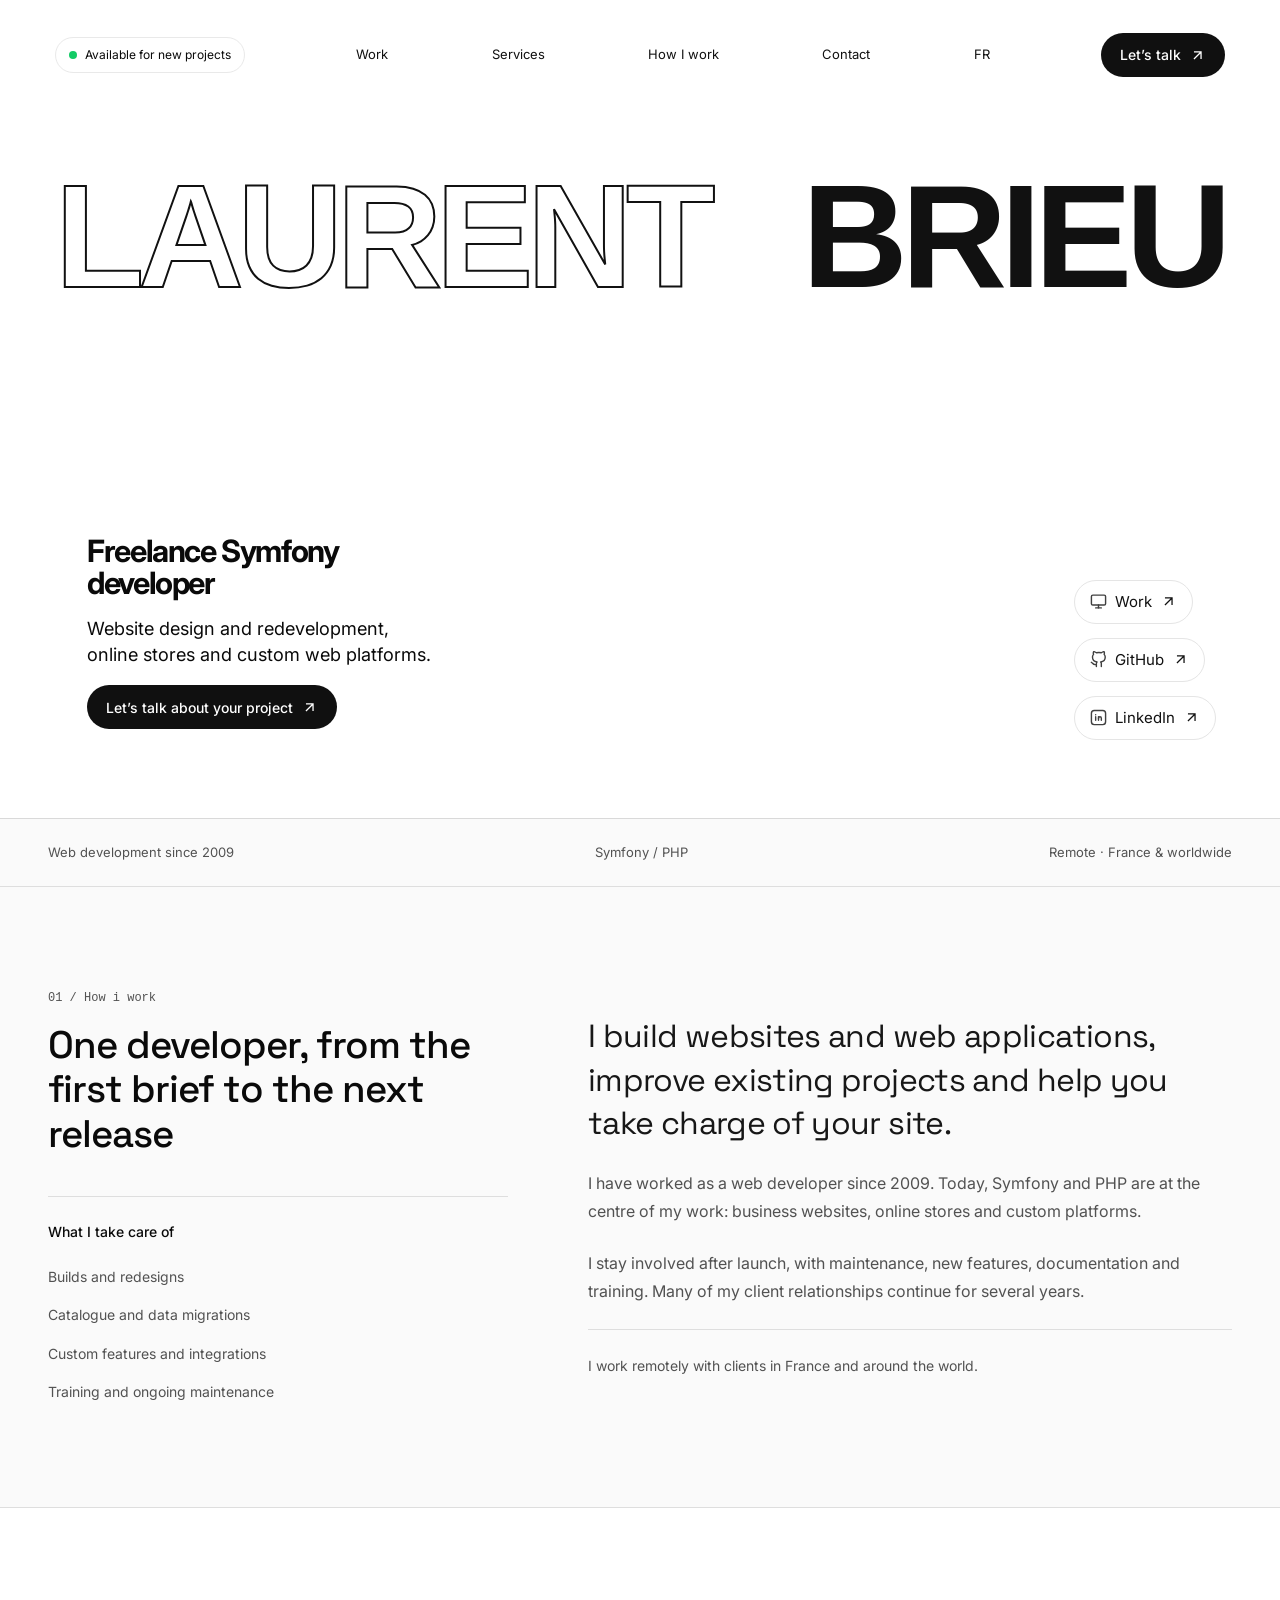
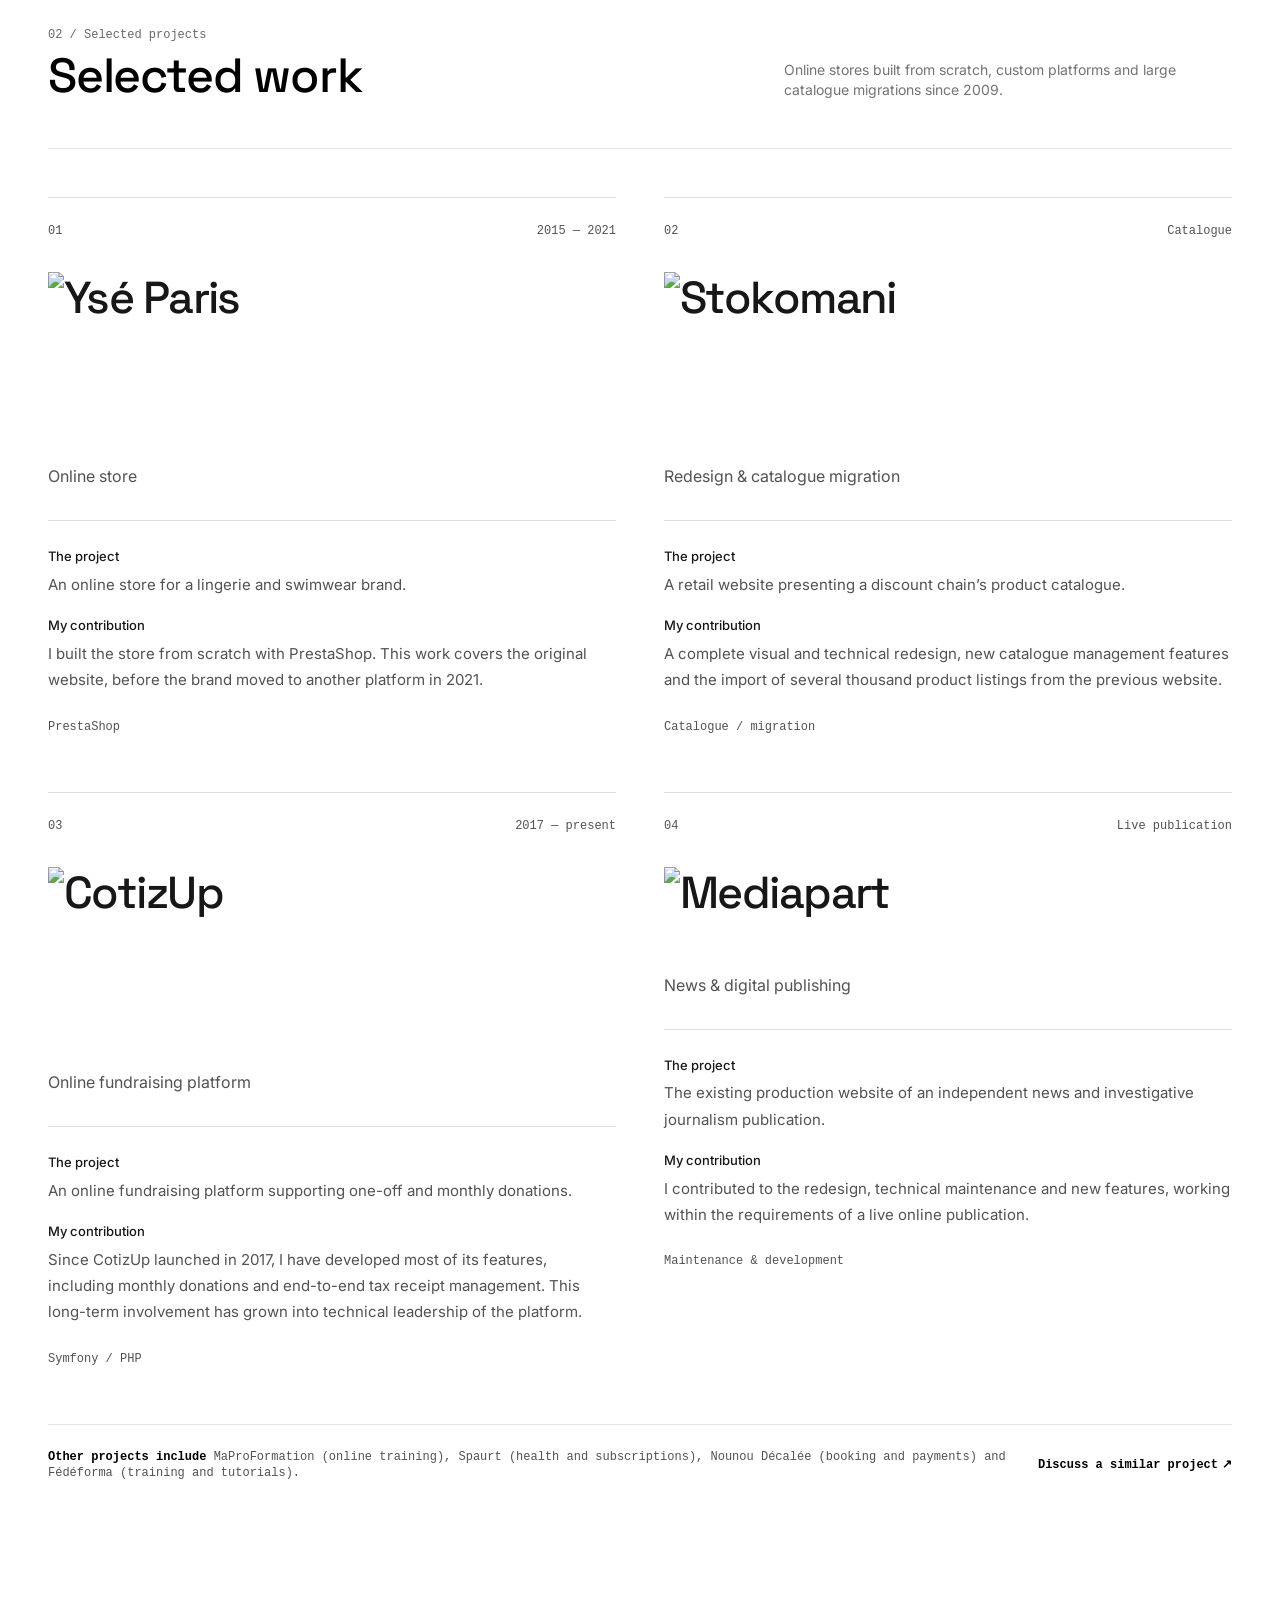
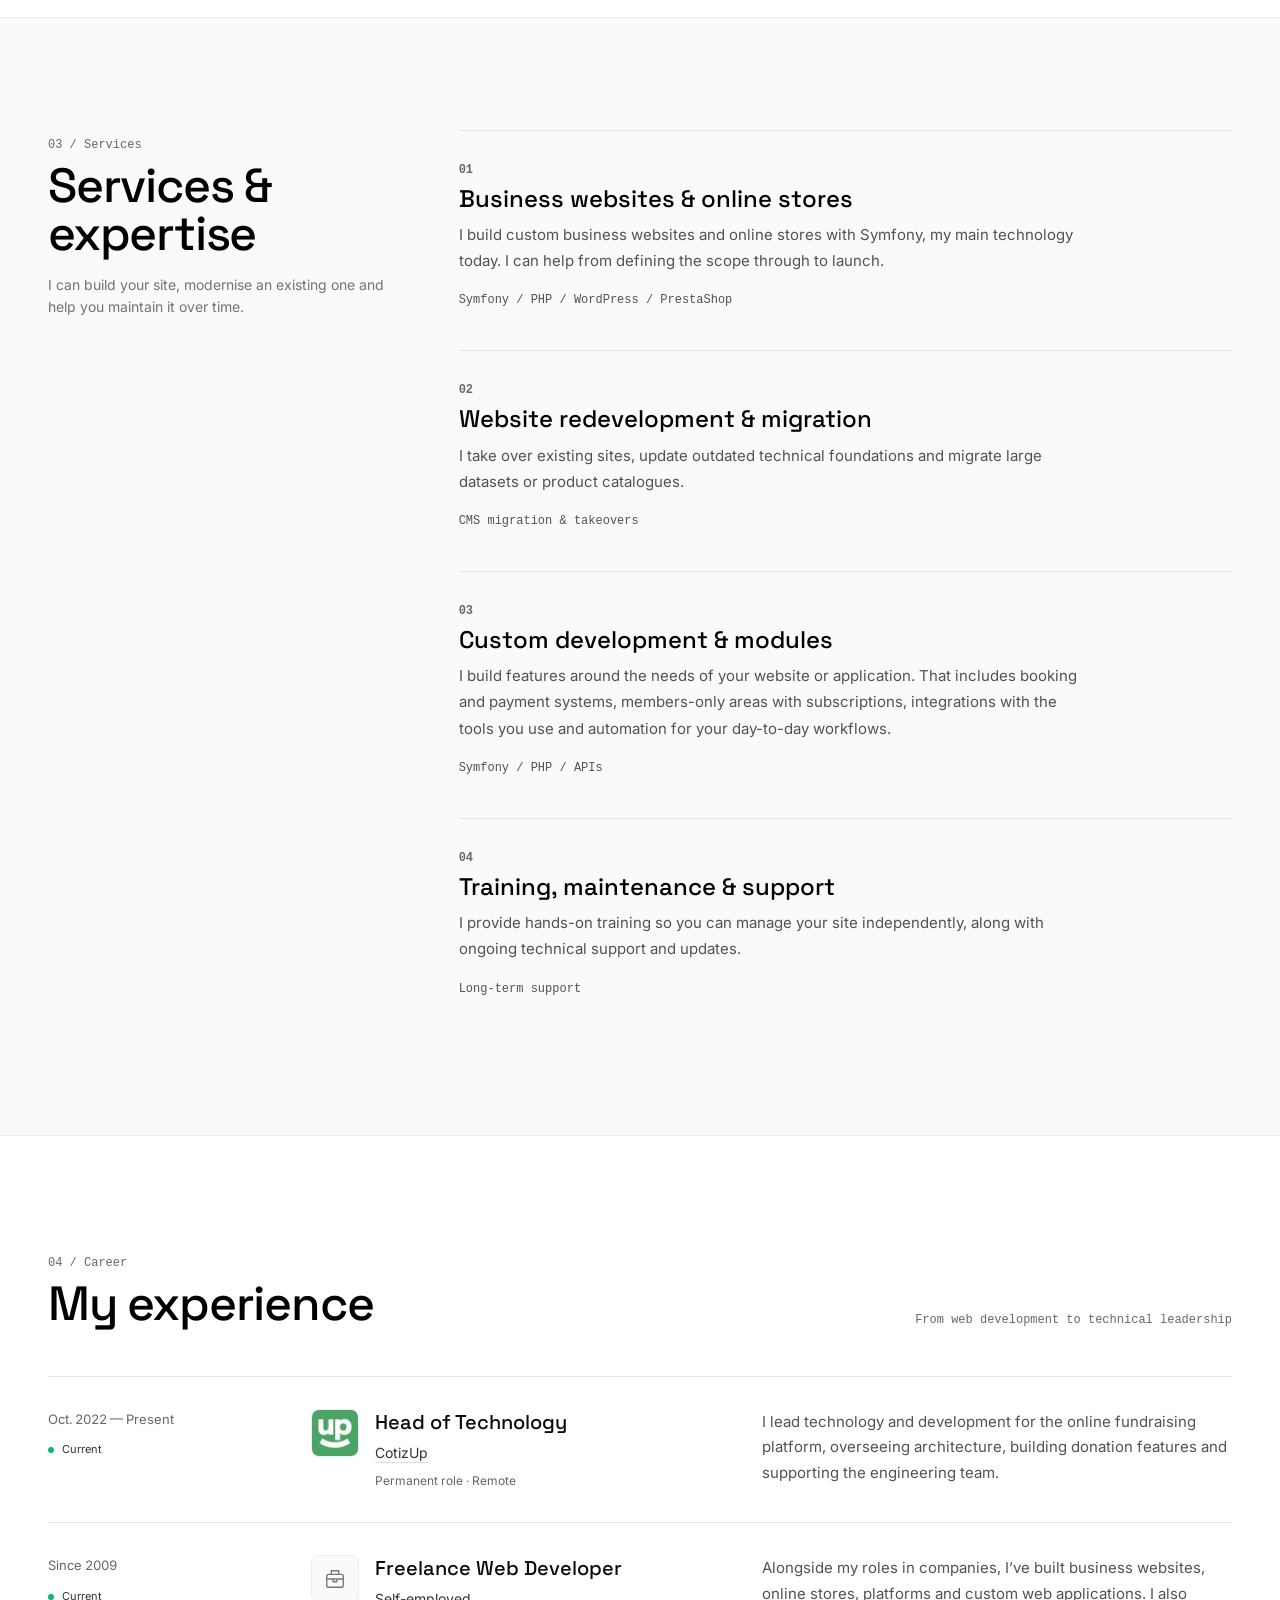
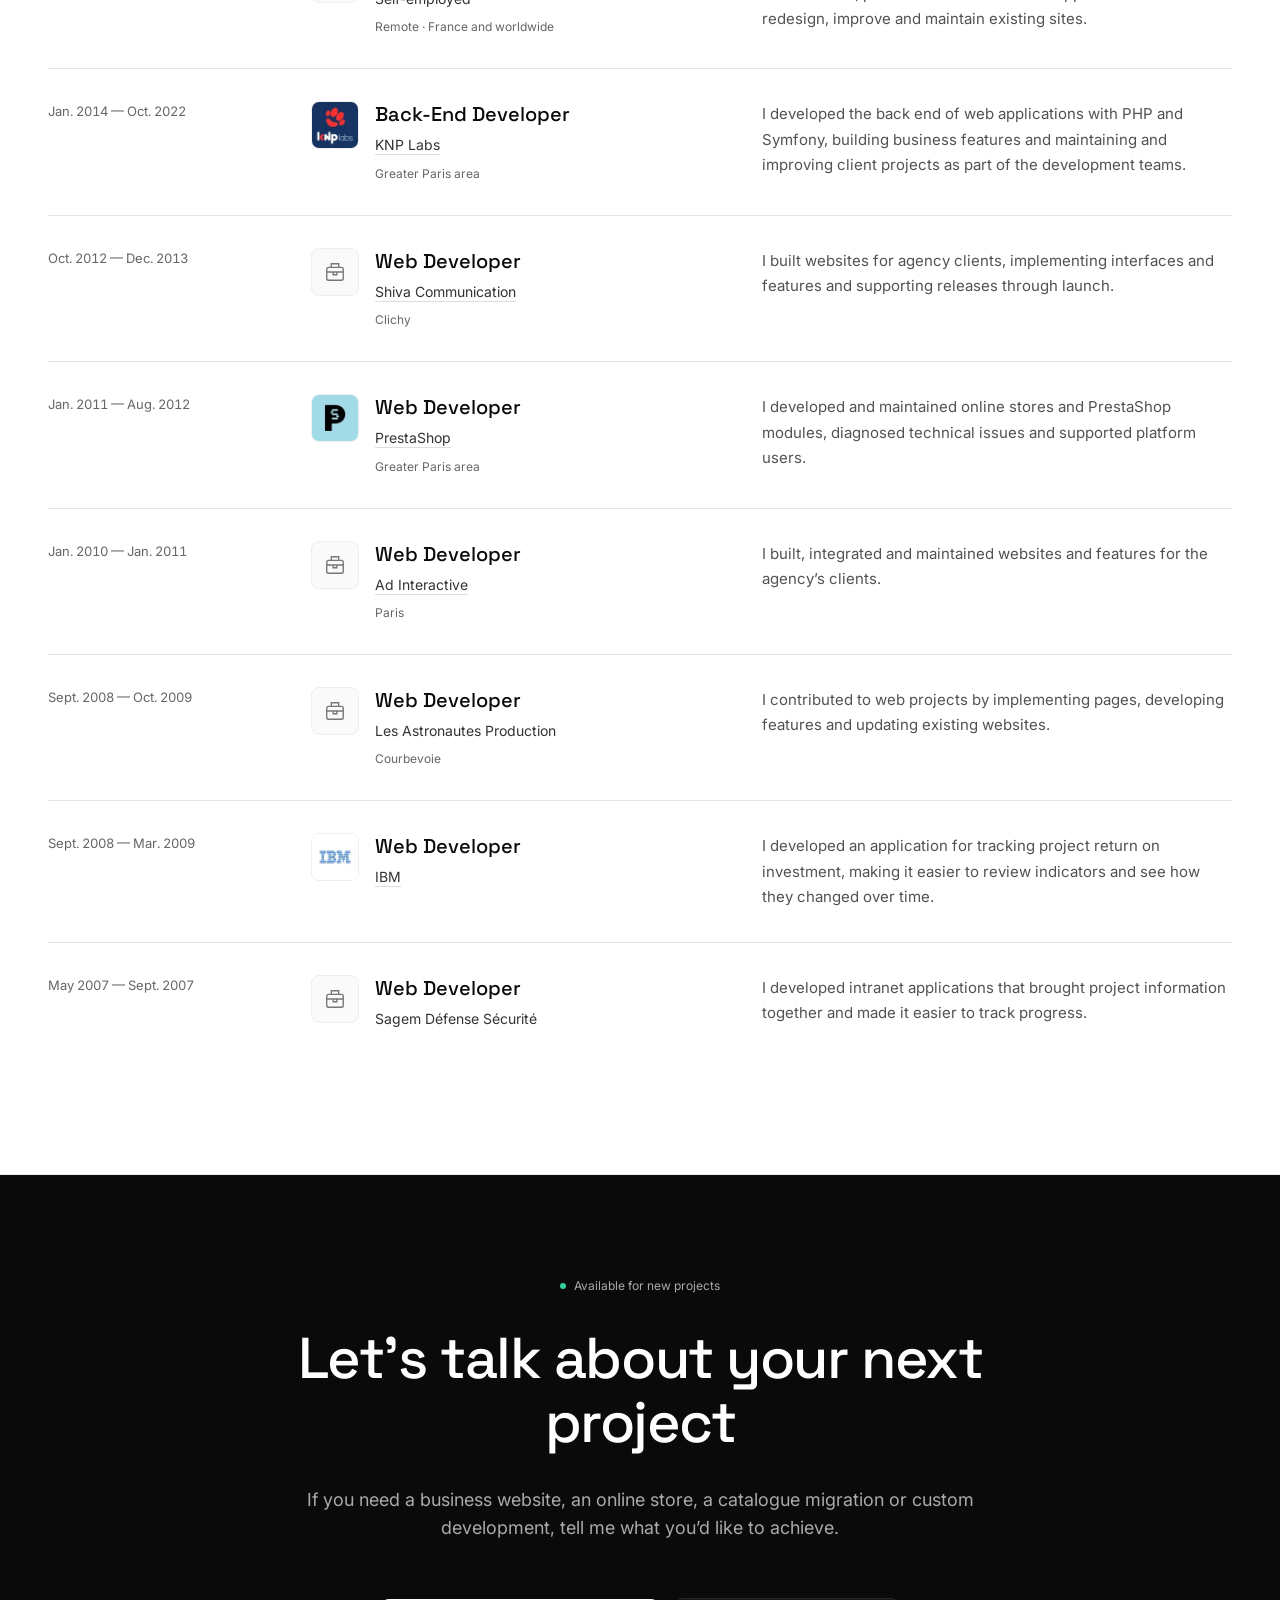
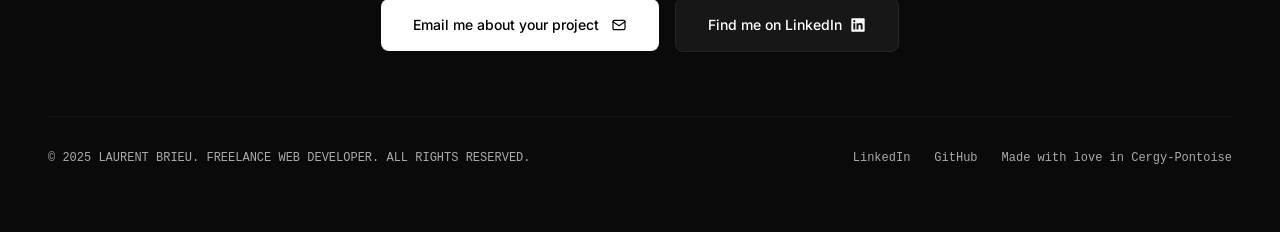
==== commit 4c5eb37c: "Add files via upload" ====
--- a/en/index.html
+++ b/en/index.html
@@ -34,7 +34,7 @@
 <meta property="og:image:alt" content="Laurent Brieu">
 <meta name="twitter:card" content="summary_large_image">
 <script type="application/ld+json">{"@context":"https://schema.org","@type":"ProfilePage","inLanguage":"en","url":"https://laurentbrieu.github.io/en/","mainEntity":{"@type":"Person","@id":"https://laurentbrieu.github.io/#laurent-brieu","name":"Laurent Brieu","url":"https://laurentbrieu.github.io/","image":"https://laurentbrieu.github.io/assets/social-portrait.jpg","jobTitle":"Freelance Symfony Developer","knowsAbout":["Symfony","PHP","Web development","PrestaShop","WordPress"],"sameAs":["https://www.linkedin.com/in/laurentbrieu/","https://github.com/LaurentBrieu"]}}</script>
-<link rel="stylesheet" href="../assets/refinements.css">
+<link rel="stylesheet" href="../assets/refinements.css?v=logos">
 </head>
 <body class="bg-[#FAFAFA] text-[#0A0A0A] font-sans antialiased selection:bg-black selection:text-white relative min-h-screen">
 <!-- BEGIN: MainHeader -->
@@ -99,13 +99,13 @@
 <!-- Work Cards Grid -->
 <div class="grid grid-cols-1 md:grid-cols-2 gap-10 lg:gap-12 mt-12">
 <!-- Project 1: Ysé Paris -->
-<article class="project-entry"><div class="project-heading"><span class="project-number">01</span><span class="project-period">2015 — 2021</span></div><h3>Ysé Paris</h3><p class="project-type">Online store</p><div class="project-details"><p><strong>The project</strong> An online store for a lingerie and swimwear brand.</p><p><strong>My contribution</strong> I built the store from scratch with PrestaShop. This work covers the original website, before the brand moved to another platform in 2021.</p></div><p class="project-stack">PrestaShop</p></article>
+<article class="project-entry"><div class="project-heading"><span class="project-number">01</span><span class="project-period">2015 — 2021</span></div><h3 class="project-brand"><img src="../assets/brand-yse.webp" alt="Ysé Paris" width="393" height="180" loading="lazy" decoding="async"></h3><p class="project-type">Online store</p><div class="project-details"><p><strong>The project</strong> An online store for a lingerie and swimwear brand.</p><p><strong>My contribution</strong> I built the store from scratch with PrestaShop. This work covers the original website, before the brand moved to another platform in 2021.</p></div><p class="project-stack">PrestaShop</p></article>
 <!-- Project 2: Stokomani -->
-<article class="project-entry"><div class="project-heading"><span class="project-number">02</span><span class="project-period">Catalogue</span></div><h3>Stokomani</h3><p class="project-type">Redesign & catalogue migration</p><div class="project-details"><p><strong>The project</strong> A retail website presenting a discount chain’s product catalogue.</p><p><strong>My contribution</strong> A complete visual and technical redesign, new catalogue management features and the import of several thousand product listings from the previous website.</p></div><p class="project-stack">Catalogue / migration</p></article>
+<article class="project-entry"><div class="project-heading"><span class="project-number">02</span><span class="project-period">Catalogue</span></div><h3 class="project-brand"><img src="../assets/brand-stokomani.webp" alt="Stokomani" width="440" height="180" loading="lazy" decoding="async"></h3><p class="project-type">Redesign & catalogue migration</p><div class="project-details"><p><strong>The project</strong> A retail website presenting a discount chain’s product catalogue.</p><p><strong>My contribution</strong> A complete visual and technical redesign, new catalogue management features and the import of several thousand product listings from the previous website.</p></div><p class="project-stack">Catalogue / migration</p></article>
 <!-- Project 3: CotizUp -->
-<article class="project-entry"><div class="project-heading"><span class="project-number">03</span><span class="project-period">2017 — present</span></div><h3>CotizUp</h3><p class="project-type">Online fundraising platform</p><div class="project-details"><p><strong>The project</strong> An online fundraising platform supporting one-off and monthly donations.</p><p><strong>My contribution</strong> Since CotizUp launched in 2017, I have developed most of its features, including monthly donations and end-to-end tax receipt management. This long-term involvement has grown into technical leadership of the platform.</p></div><p class="project-stack">Symfony / PHP</p></article>
+<article class="project-entry"><div class="project-heading"><span class="project-number">03</span><span class="project-period">2017 — present</span></div><h3 class="project-brand"><img src="../assets/brand-cotizup.svg" alt="CotizUp" width="605" height="204" loading="lazy" decoding="async"></h3><p class="project-type">Online fundraising platform</p><div class="project-details"><p><strong>The project</strong> An online fundraising platform supporting one-off and monthly donations.</p><p><strong>My contribution</strong> Since CotizUp launched in 2017, I have developed most of its features, including monthly donations and end-to-end tax receipt management. This long-term involvement has grown into technical leadership of the platform.</p></div><p class="project-stack">Symfony / PHP</p></article>
 <!-- Project 4: Mediapart -->
-<article class="project-entry"><div class="project-heading"><span class="project-number">04</span><span class="project-period">Live publication</span></div><h3>Mediapart</h3><p class="project-type">News & digital publishing</p><div class="project-details"><p><strong>The project</strong> The existing production website of an independent news and investigative journalism publication.</p><p><strong>My contribution</strong> I contributed to the redesign, technical maintenance and new features, working within the requirements of a live online publication.</p></div><p class="project-stack">Maintenance & development</p></article>
+<article class="project-entry"><div class="project-heading"><span class="project-number">04</span><span class="project-period">Live publication</span></div><h3 class="project-brand"><img src="../assets/brand-mediapart.webp" alt="Mediapart" width="520" height="94" loading="lazy" decoding="async"></h3><p class="project-type">News & digital publishing</p><div class="project-details"><p><strong>The project</strong> The existing production website of an independent news and investigative journalism publication.</p><p><strong>My contribution</strong> I contributed to the redesign, technical maintenance and new features, working within the requirements of a live online publication.</p></div><p class="project-stack">Maintenance & development</p></article>
 </div>
 <!-- Extra references mention bar -->
 <div class="mt-12 p-6 rounded-2xl bg-neutral-50 border border-neutral-200 flex flex-col sm:flex-row items-start sm:items-center justify-between gap-4">
@@ -230,7 +230,7 @@
 <!-- Shiva Communication: description proposée, à ajuster si nécessaire. -->
 <li class="career-row">
 <div class="career-period"><span>Oct. 2012 — Dec. 2013</span></div>
-<div class="career-position"><span class="career-logo" aria-hidden="true"><svg viewBox="0 0 24 24" width="22" height="22" fill="none" stroke="currentColor" stroke-width="1.5" aria-hidden="true"><rect x="3" y="7" width="18" height="14" rx="2"/><path d="M8 7V3h8v4M3 12h18M10 12v3h4v-3"/></svg><img src="../assets/shiva_communication.webp" alt="" width="48" height="48" loading="lazy" referrerpolicy="no-referrer" onerror="this.hidden=true"></span><div><h3>Web Developer</h3><a class="career-company" href="https://www.linkedin.com/company/122916/" target="_blank" rel="noopener noreferrer">Shiva Communication</a><p class="career-meta">Clichy</p></div></div>
+<div class="career-position"><span class="career-logo" aria-hidden="true"><svg viewBox="0 0 24 24" width="22" height="22" fill="none" stroke="currentColor" stroke-width="1.5" aria-hidden="true"><rect x="3" y="7" width="18" height="14" rx="2"/><path d="M8 7V3h8v4M3 12h18M10 12v3h4v-3"/></svg><img src="../assets/brand-shiva.webp" alt="" width="48" height="48" loading="lazy" referrerpolicy="no-referrer" onerror="this.hidden=true"></span><div><h3>Web Developer</h3><a class="career-company" href="https://www.linkedin.com/company/122916/" target="_blank" rel="noopener noreferrer">Shiva Communication</a><p class="career-meta">Clichy</p></div></div>
 <p class="career-description">I built websites for agency clients, implementing interfaces and features and supporting releases through launch.</p>
 </li>
 <!-- PrestaShop: description proposée, à ajuster si nécessaire. -->
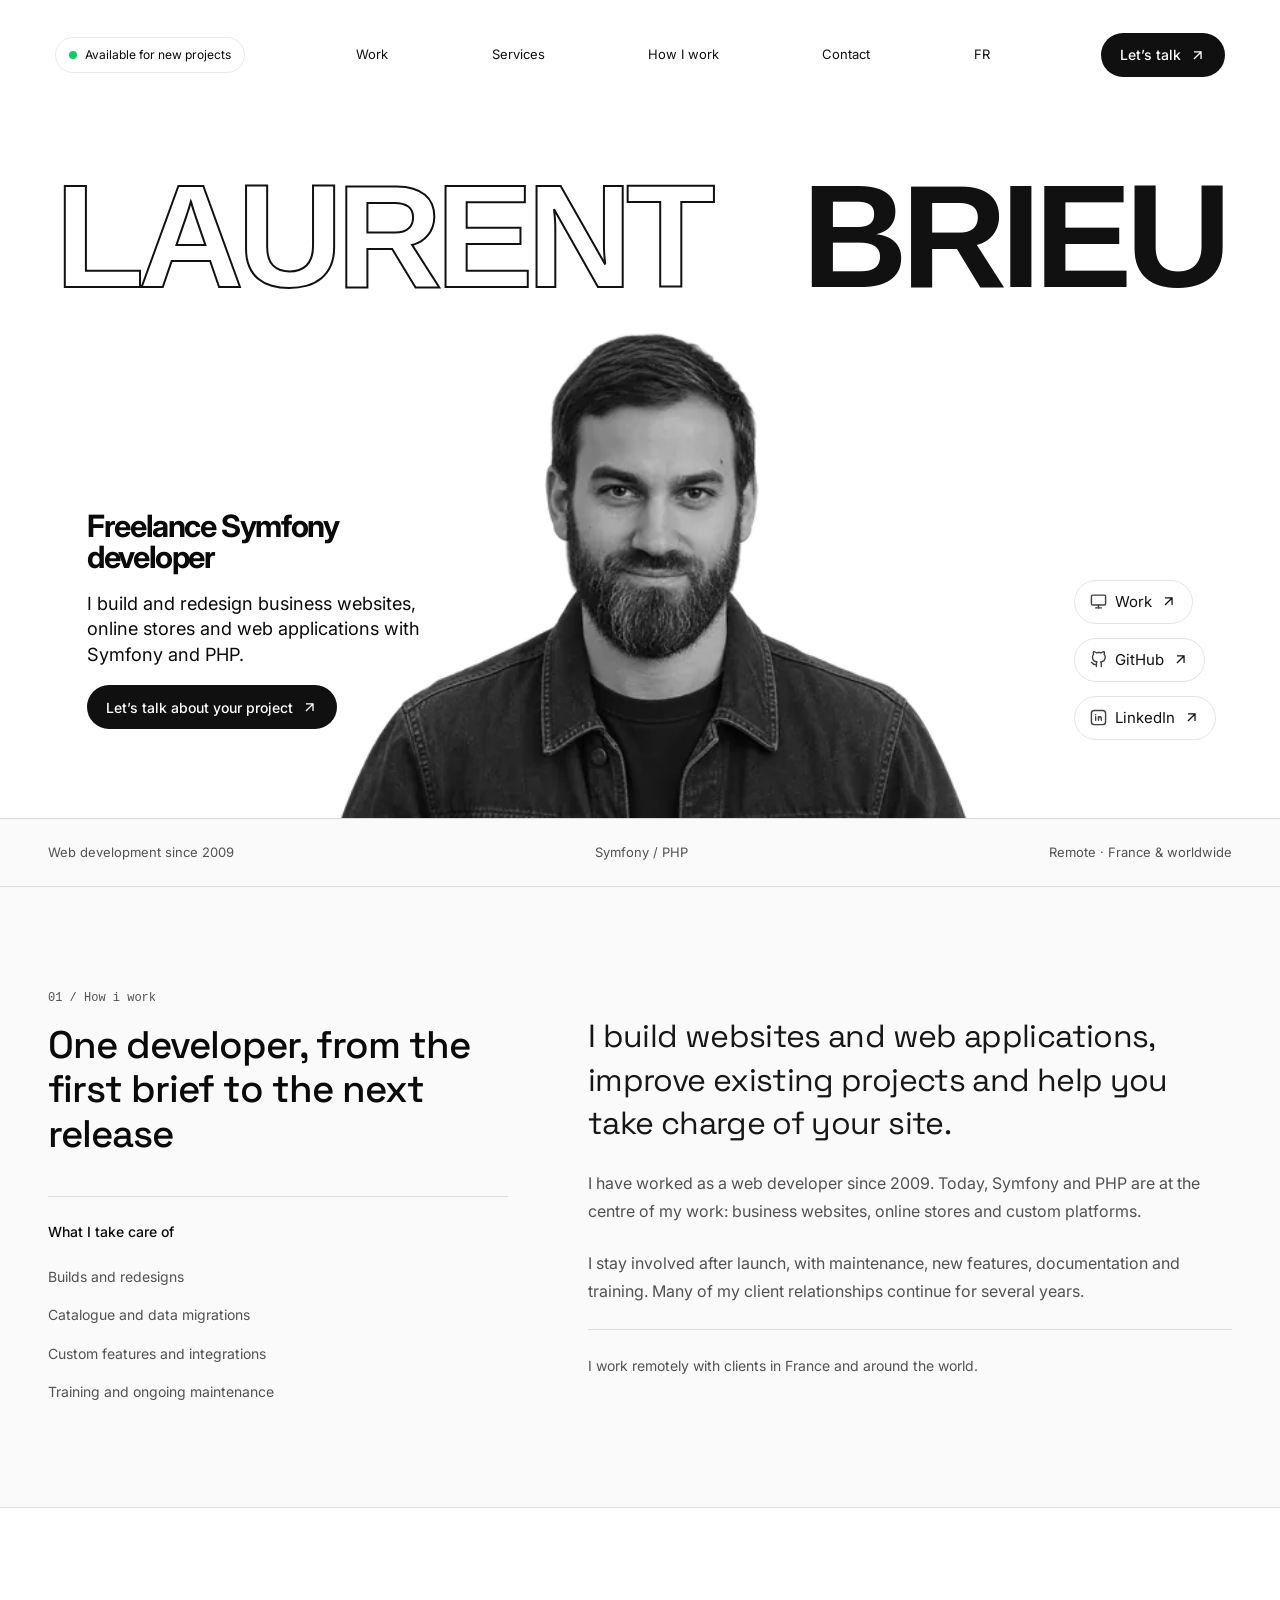
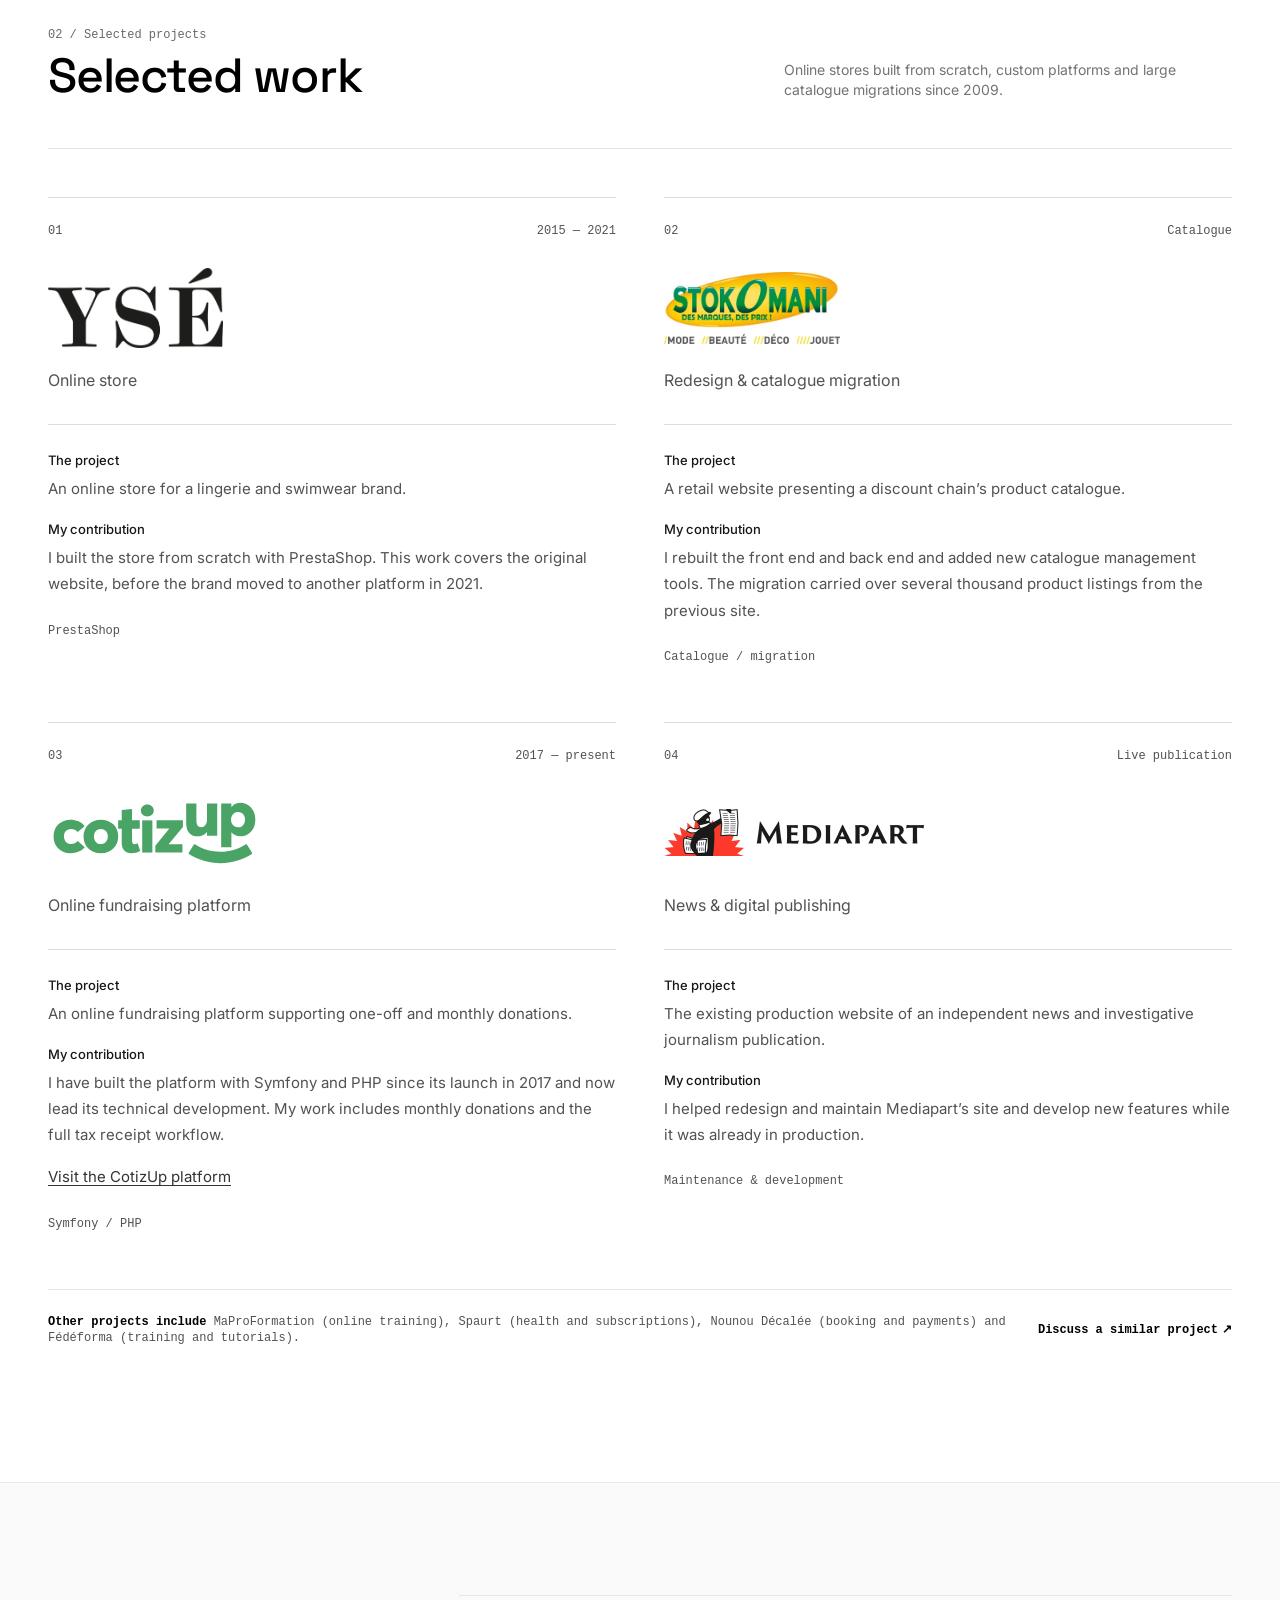
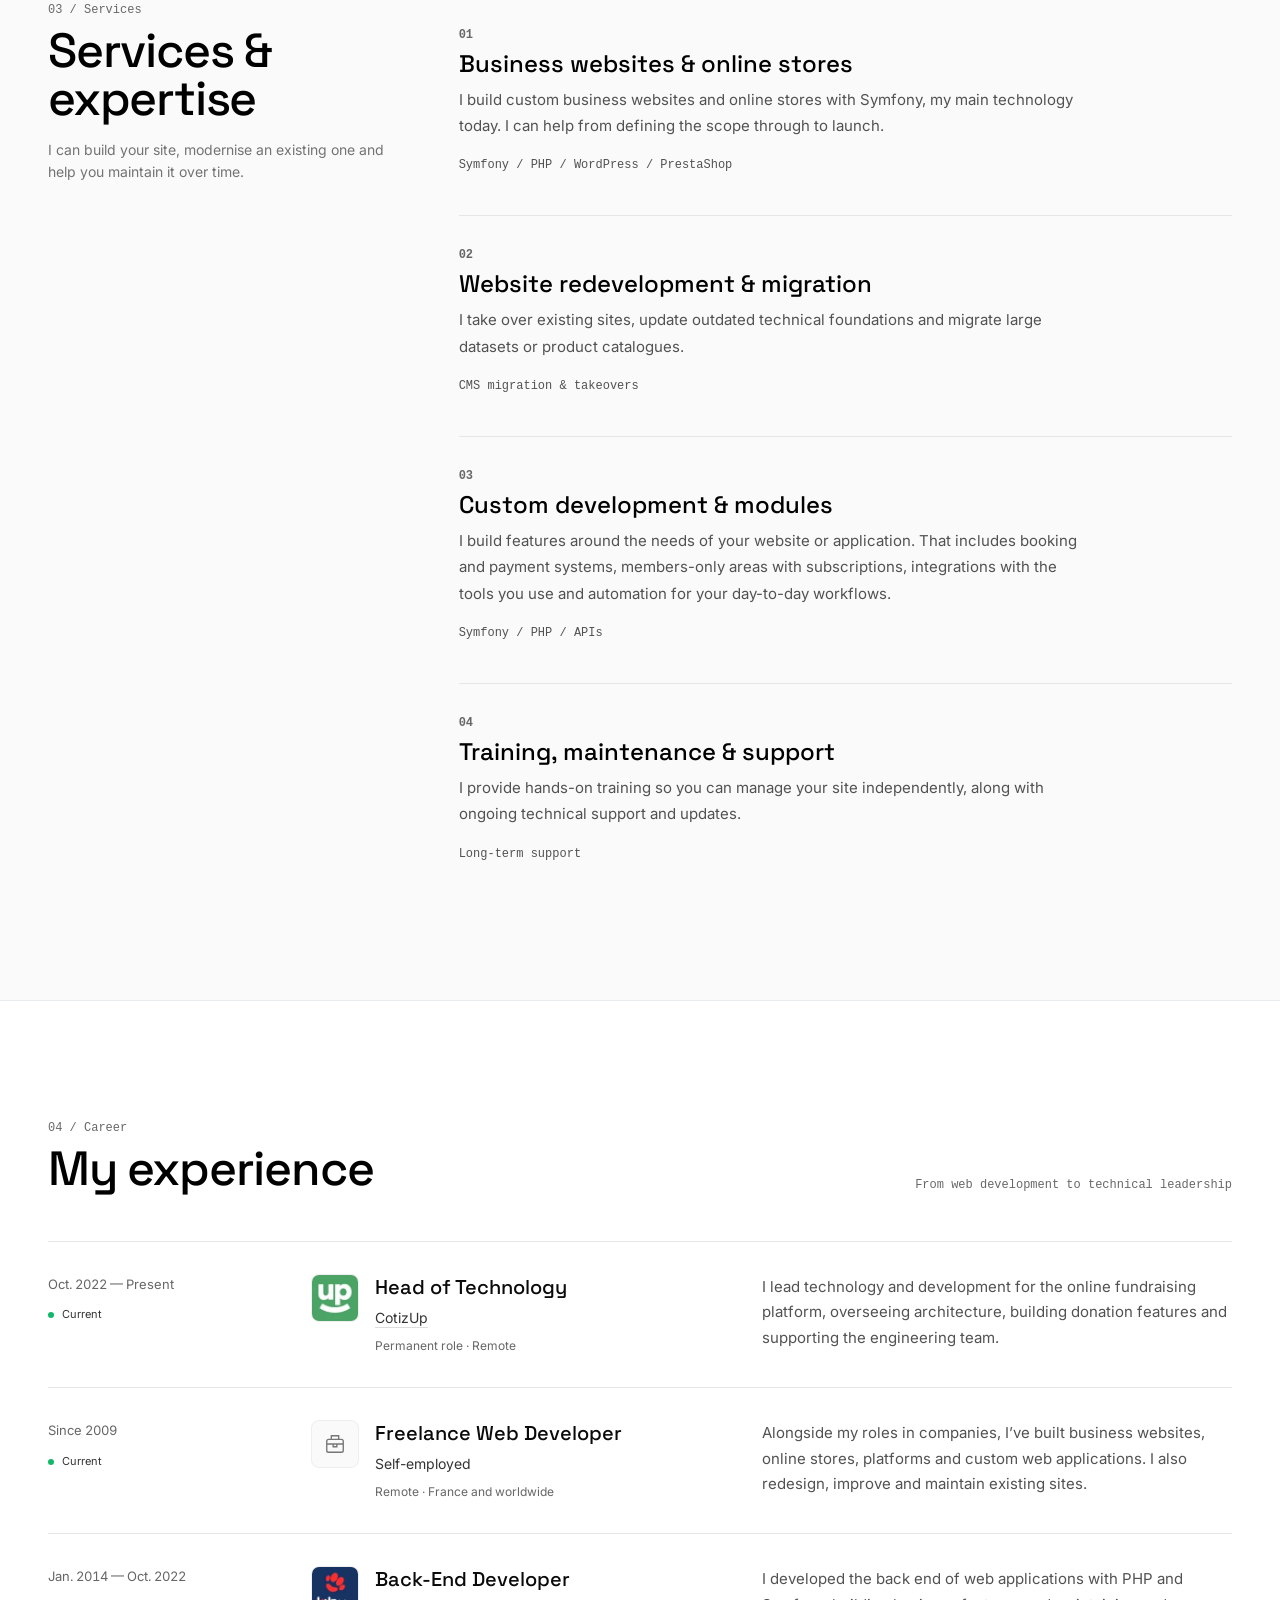
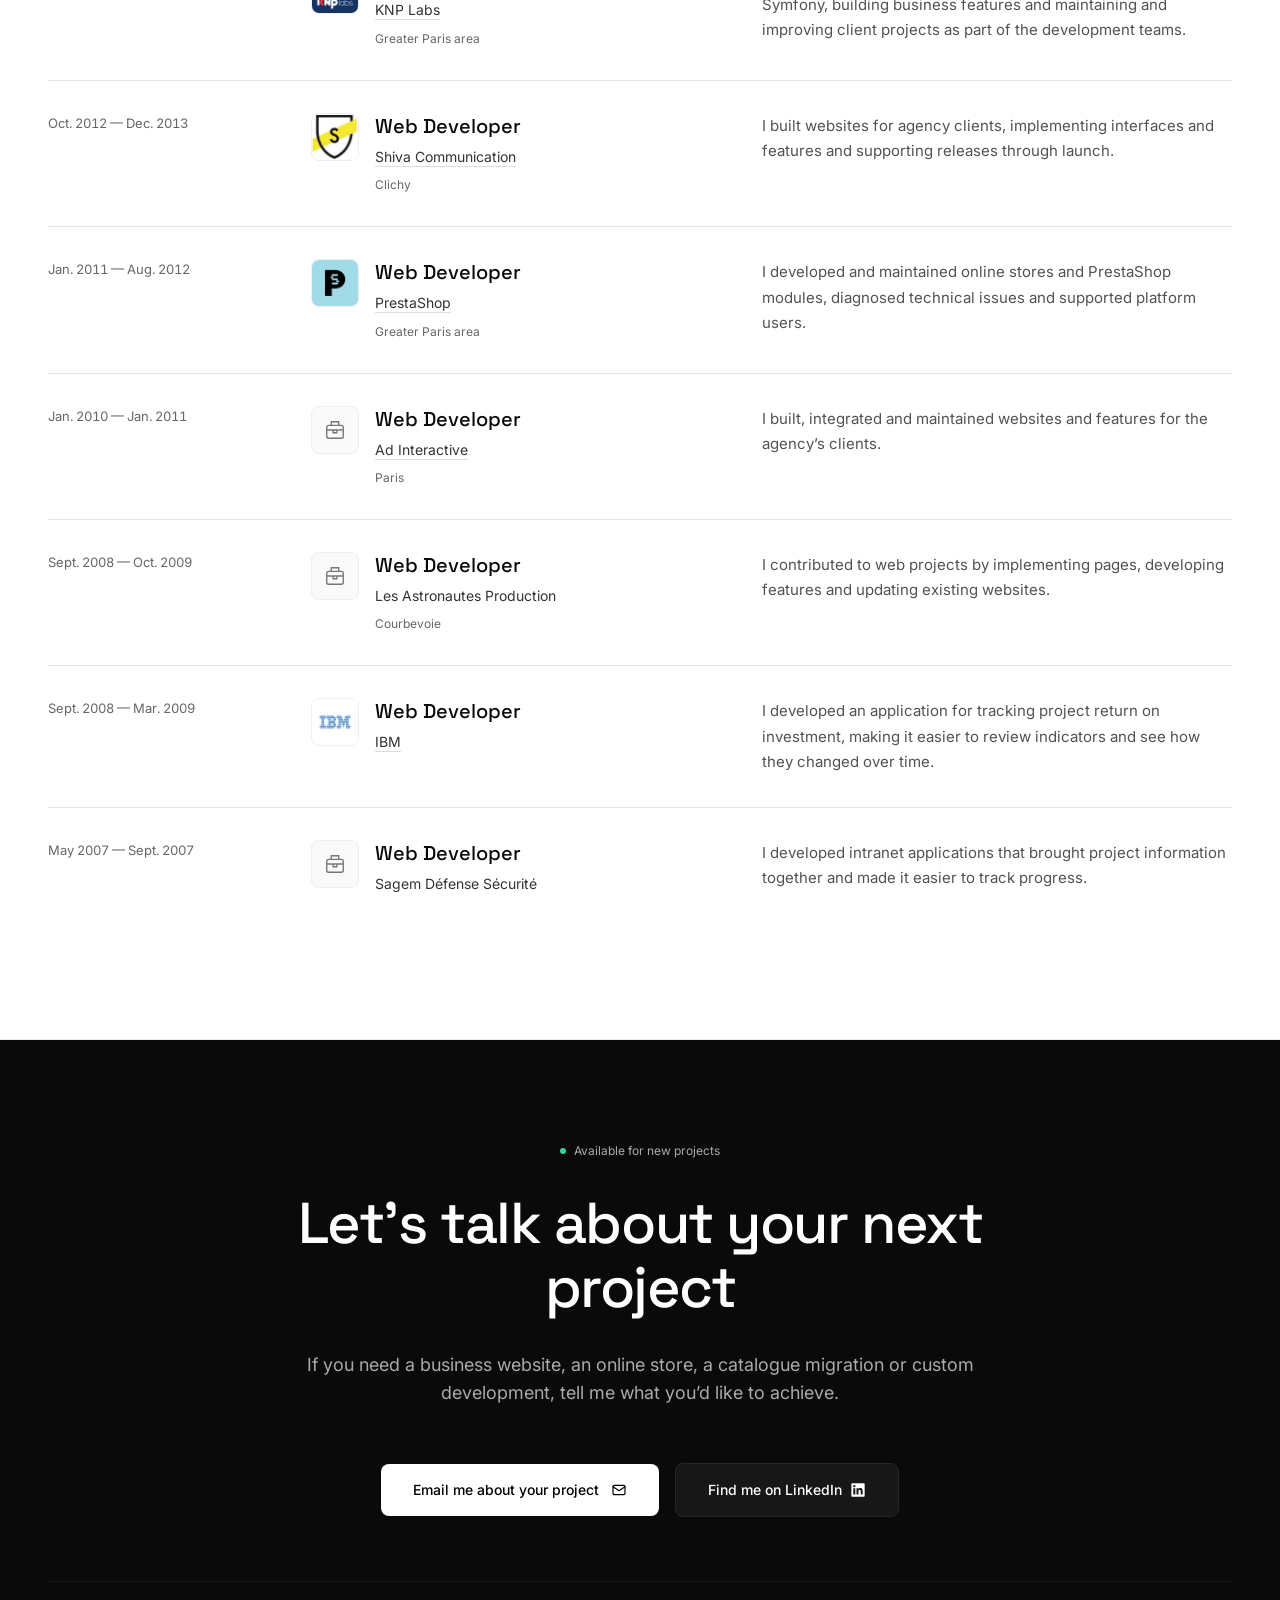
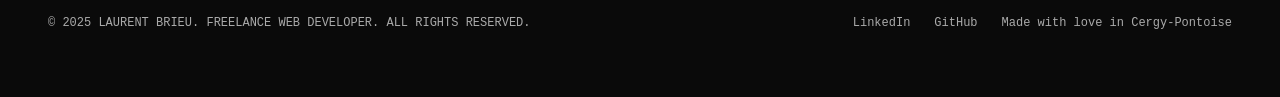
==== commit 338686e7: "Add files via upload" ====
--- a/en/index.html
+++ b/en/index.html
@@ -54,7 +54,7 @@
 <div class="hero-stage">
 <h1 id="hero-name" class="hero-name"><span>LAURENT</span> <strong>BRIEU</strong></h1>
 <div class="hero-portrait"><img src="../assets/portrait-800.webp" srcset="../assets/portrait-480.webp 480w, ../assets/portrait-800.webp 800w, ../assets/portrait-1200.webp 1200w" sizes="(max-width: 479px) calc(100vw - 40px), (max-width: 767px) 440px, (max-width: 1440px) 52.4vw, 755px" width="1448" height="1086" alt="Portrait of Laurent Brieu" fetchpriority="high" decoding="async"></div>
-<div class="hero-copy"><h2>Freelance Symfony<br>developer</h2><p>Website design and redevelopment,<br class="desktop-break"> online stores and custom web platforms.</p><a class="hero-cta" href="#contact">Let’s talk about your project <svg viewBox="0 0 24 24" fill="none" stroke="currentColor" stroke-width="1.8" aria-hidden="true"><path d="M7 17 17 7M7 7h10v10"/></svg></a></div>
+<div class="hero-copy"><h2>Freelance Symfony<br>developer</h2><p>I build and redesign business websites, online stores and web applications with Symfony and PHP.</p><a class="hero-cta" href="#contact">Let’s talk about your project <svg viewBox="0 0 24 24" fill="none" stroke="currentColor" stroke-width="1.8" aria-hidden="true"><path d="M7 17 17 7M7 7h10v10"/></svg></a></div>
 <div class="hero-links" aria-label="Work and social profiles"><a class="hero-pill" href="#work">
 <svg class="w-4 h-4 shrink-0 text-neutral-700 group-hover:text-black" fill="none" stroke="currentColor" stroke-linecap="round" stroke-linejoin="round" stroke-width="2" viewbox="0 0 24 24">
 <rect height="14" rx="2" ry="2" width="20" x="2" y="3"></rect>
@@ -101,11 +101,11 @@
 <!-- Project 1: Ysé Paris -->
 <article class="project-entry"><div class="project-heading"><span class="project-number">01</span><span class="project-period">2015 — 2021</span></div><h3 class="project-brand"><img src="../assets/brand-yse.webp" alt="Ysé Paris" width="393" height="180" loading="lazy" decoding="async"></h3><p class="project-type">Online store</p><div class="project-details"><p><strong>The project</strong> An online store for a lingerie and swimwear brand.</p><p><strong>My contribution</strong> I built the store from scratch with PrestaShop. This work covers the original website, before the brand moved to another platform in 2021.</p></div><p class="project-stack">PrestaShop</p></article>
 <!-- Project 2: Stokomani -->
-<article class="project-entry"><div class="project-heading"><span class="project-number">02</span><span class="project-period">Catalogue</span></div><h3 class="project-brand"><img src="../assets/brand-stokomani.webp" alt="Stokomani" width="440" height="180" loading="lazy" decoding="async"></h3><p class="project-type">Redesign & catalogue migration</p><div class="project-details"><p><strong>The project</strong> A retail website presenting a discount chain’s product catalogue.</p><p><strong>My contribution</strong> A complete visual and technical redesign, new catalogue management features and the import of several thousand product listings from the previous website.</p></div><p class="project-stack">Catalogue / migration</p></article>
+<article class="project-entry"><div class="project-heading"><span class="project-number">02</span><span class="project-period">Catalogue</span></div><h3 class="project-brand"><img src="../assets/brand-stokomani.webp" alt="Stokomani" width="440" height="180" loading="lazy" decoding="async"></h3><p class="project-type">Redesign & catalogue migration</p><div class="project-details"><p><strong>The project</strong> A retail website presenting a discount chain’s product catalogue.</p><p><strong>My contribution</strong> I rebuilt the front end and back end and added new catalogue management tools. The migration carried over several thousand product listings from the previous site.</p></div><p class="project-stack">Catalogue / migration</p></article>
 <!-- Project 3: CotizUp -->
-<article class="project-entry"><div class="project-heading"><span class="project-number">03</span><span class="project-period">2017 — present</span></div><h3 class="project-brand"><img src="../assets/brand-cotizup.svg" alt="CotizUp" width="605" height="204" loading="lazy" decoding="async"></h3><p class="project-type">Online fundraising platform</p><div class="project-details"><p><strong>The project</strong> An online fundraising platform supporting one-off and monthly donations.</p><p><strong>My contribution</strong> Since CotizUp launched in 2017, I have developed most of its features, including monthly donations and end-to-end tax receipt management. This long-term involvement has grown into technical leadership of the platform.</p></div><p class="project-stack">Symfony / PHP</p></article>
+<article class="project-entry"><div class="project-heading"><span class="project-number">03</span><span class="project-period">2017 — present</span></div><h3 class="project-brand"><img src="../assets/brand-cotizup.svg" alt="CotizUp" width="605" height="204" loading="lazy" decoding="async"></h3><p class="project-type">Online fundraising platform</p><div class="project-details"><p><strong>The project</strong> An online fundraising platform supporting one-off and monthly donations.</p><p><strong>My contribution</strong> I have built the platform with Symfony and PHP since its launch in 2017 and now lead its technical development. My work includes monthly donations and the full tax receipt workflow.</p><p><a class="underline" href="https://www.cotizup.com/">Visit the CotizUp platform</a></p></div><p class="project-stack">Symfony / PHP</p></article>
 <!-- Project 4: Mediapart -->
-<article class="project-entry"><div class="project-heading"><span class="project-number">04</span><span class="project-period">Live publication</span></div><h3 class="project-brand"><img src="../assets/brand-mediapart.webp" alt="Mediapart" width="520" height="94" loading="lazy" decoding="async"></h3><p class="project-type">News & digital publishing</p><div class="project-details"><p><strong>The project</strong> The existing production website of an independent news and investigative journalism publication.</p><p><strong>My contribution</strong> I contributed to the redesign, technical maintenance and new features, working within the requirements of a live online publication.</p></div><p class="project-stack">Maintenance & development</p></article>
+<article class="project-entry"><div class="project-heading"><span class="project-number">04</span><span class="project-period">Live publication</span></div><h3 class="project-brand"><img src="../assets/brand-mediapart.webp" alt="Mediapart" width="520" height="94" loading="lazy" decoding="async"></h3><p class="project-type">News & digital publishing</p><div class="project-details"><p><strong>The project</strong> The existing production website of an independent news and investigative journalism publication.</p><p><strong>My contribution</strong> I helped redesign and maintain Mediapart’s site and develop new features while it was already in production.</p></div><p class="project-stack">Maintenance & development</p></article>
 </div>
 <!-- Extra references mention bar -->
 <div class="mt-12 p-6 rounded-2xl bg-neutral-50 border border-neutral-200 flex flex-col sm:flex-row items-start sm:items-center justify-between gap-4">
--- a/assets/refinements.css
+++ b/assets/refinements.css
@@ -26,6 +26,10 @@
 .project-entry .project-details p+p{margin-top:16px}
 .project-entry .project-details strong{display:block;font-size:13px;font-weight:500;margin-bottom:4px}
 .project-stack{margin-top:24px;font:12px/1.5 monospace;color:var(--secondary)}
+#work article.project-entry h3.project-brand{display:flex;align-items:center;height:88px;margin:24px 0 16px;line-height:1}
+.project-brand img{display:block;object-fit:contain;object-position:left center;width:auto;height:auto;max-width:min(260px,100%);max-height:72px}
+.project-brand img[src*="brand-yse"]{max-height:80px;max-width:220px}
+.project-brand img[src*="brand-stokomani"]{max-height:72px;max-width:220px}
 #work .mt-12.p-6{padding:24px 0;border-width:1px 0 0;border-radius:0;background:transparent}
 #services .group{padding:24px 0;border-width:1px 0 0;border-radius:0;background:transparent}
 #services .group>div{display:flex;flex-direction:column;align-items:flex-start;gap:16px}
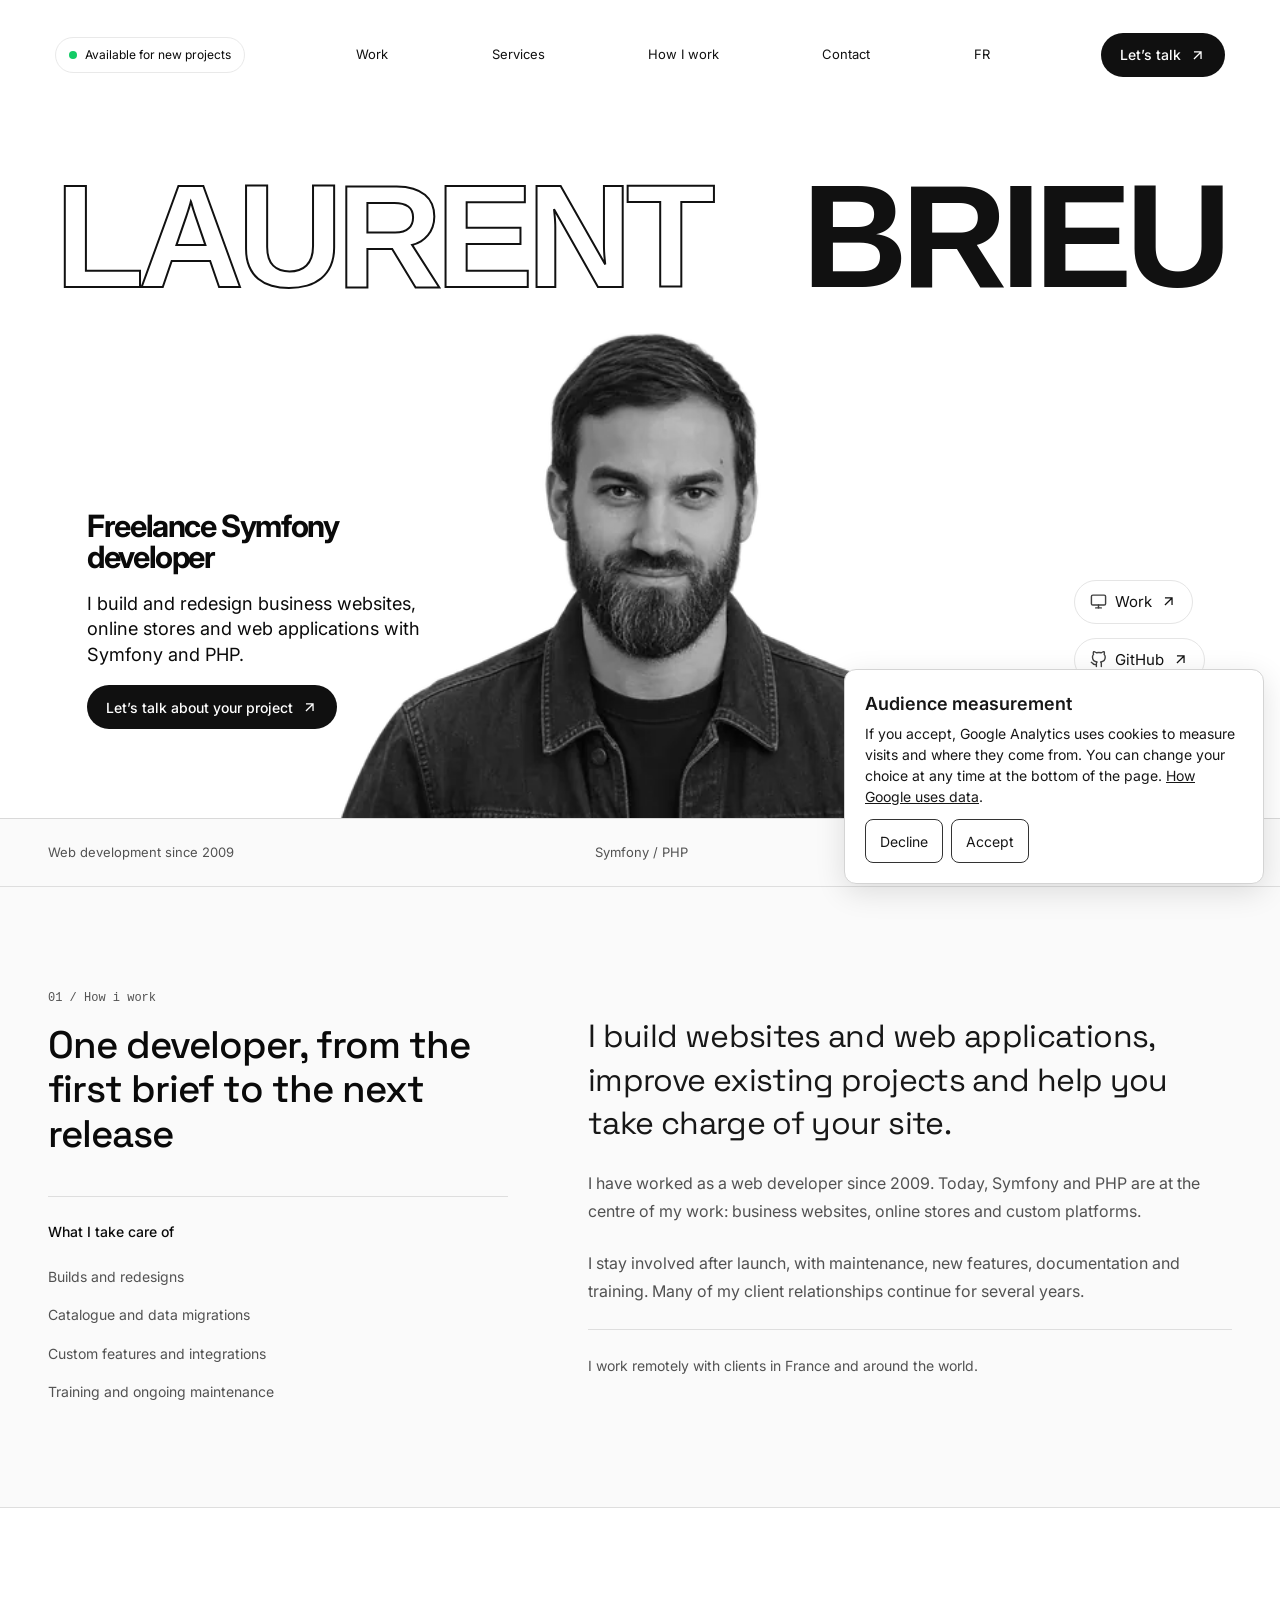
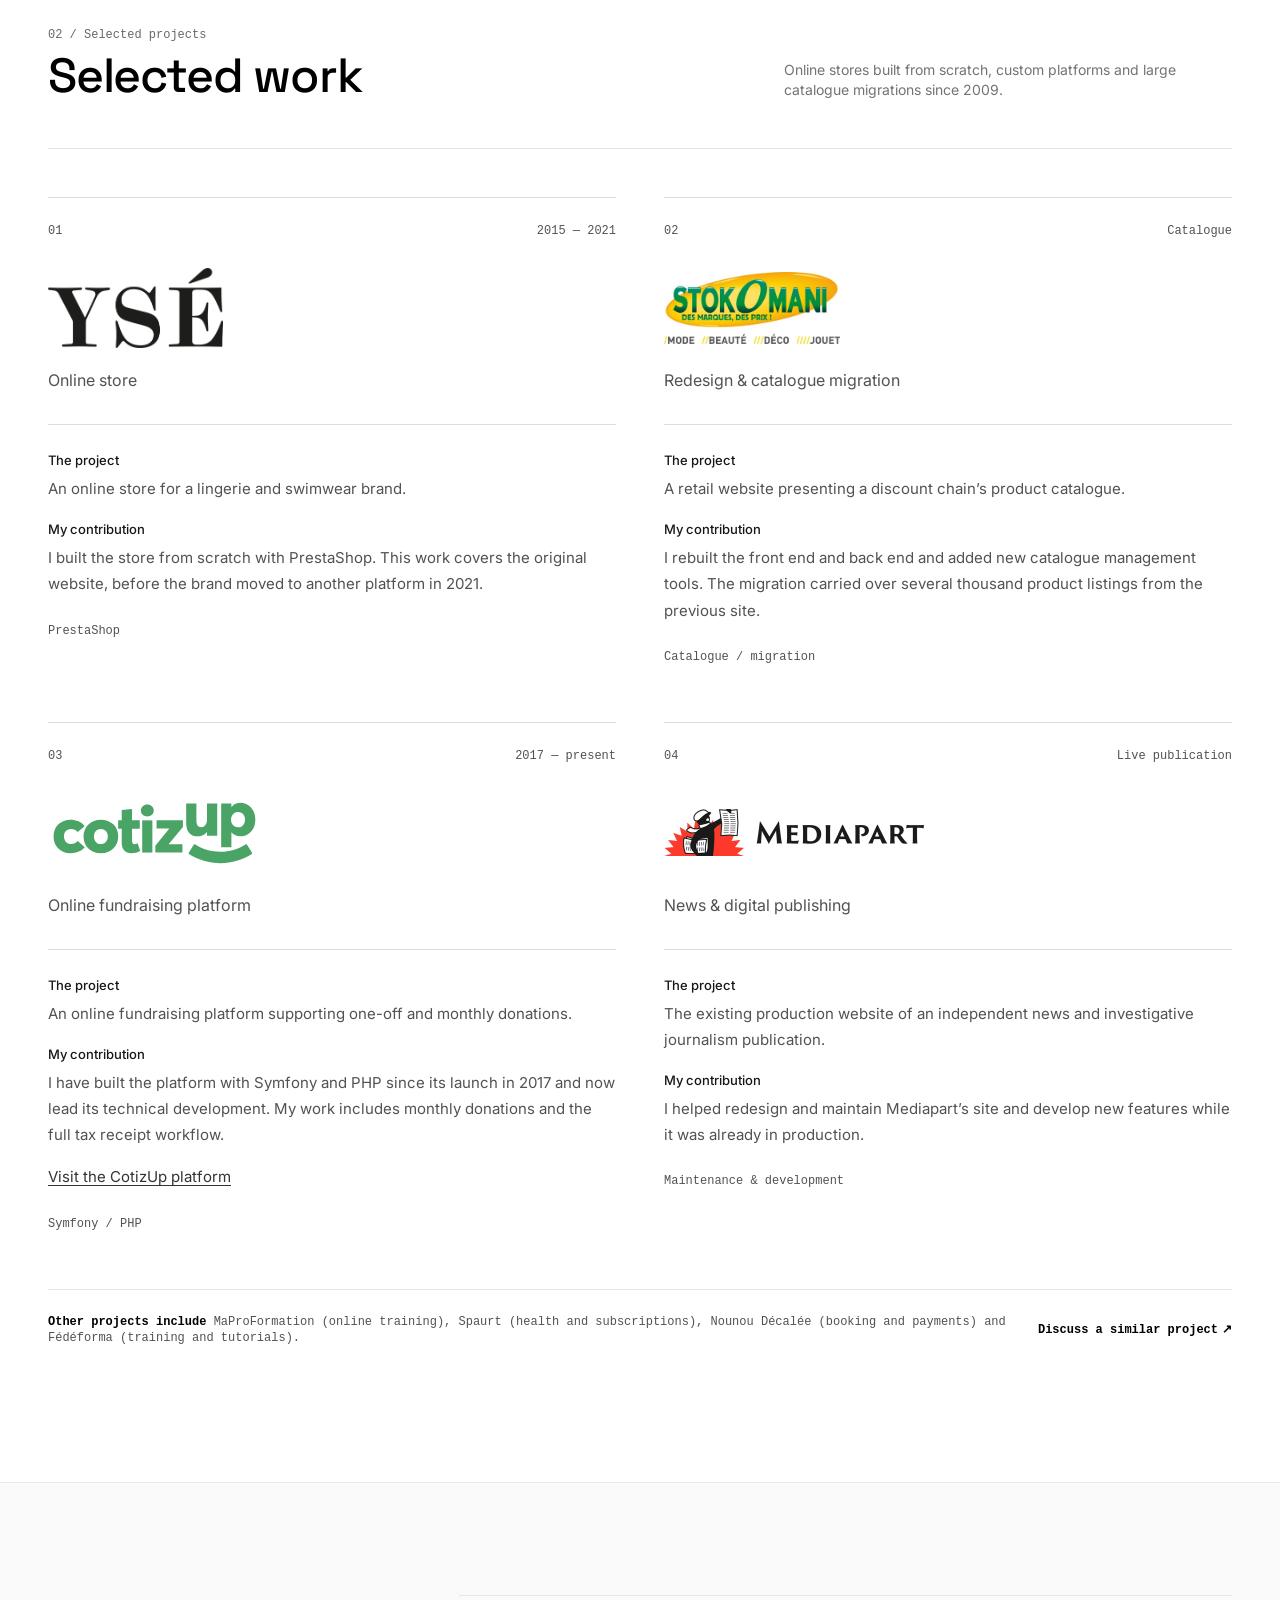
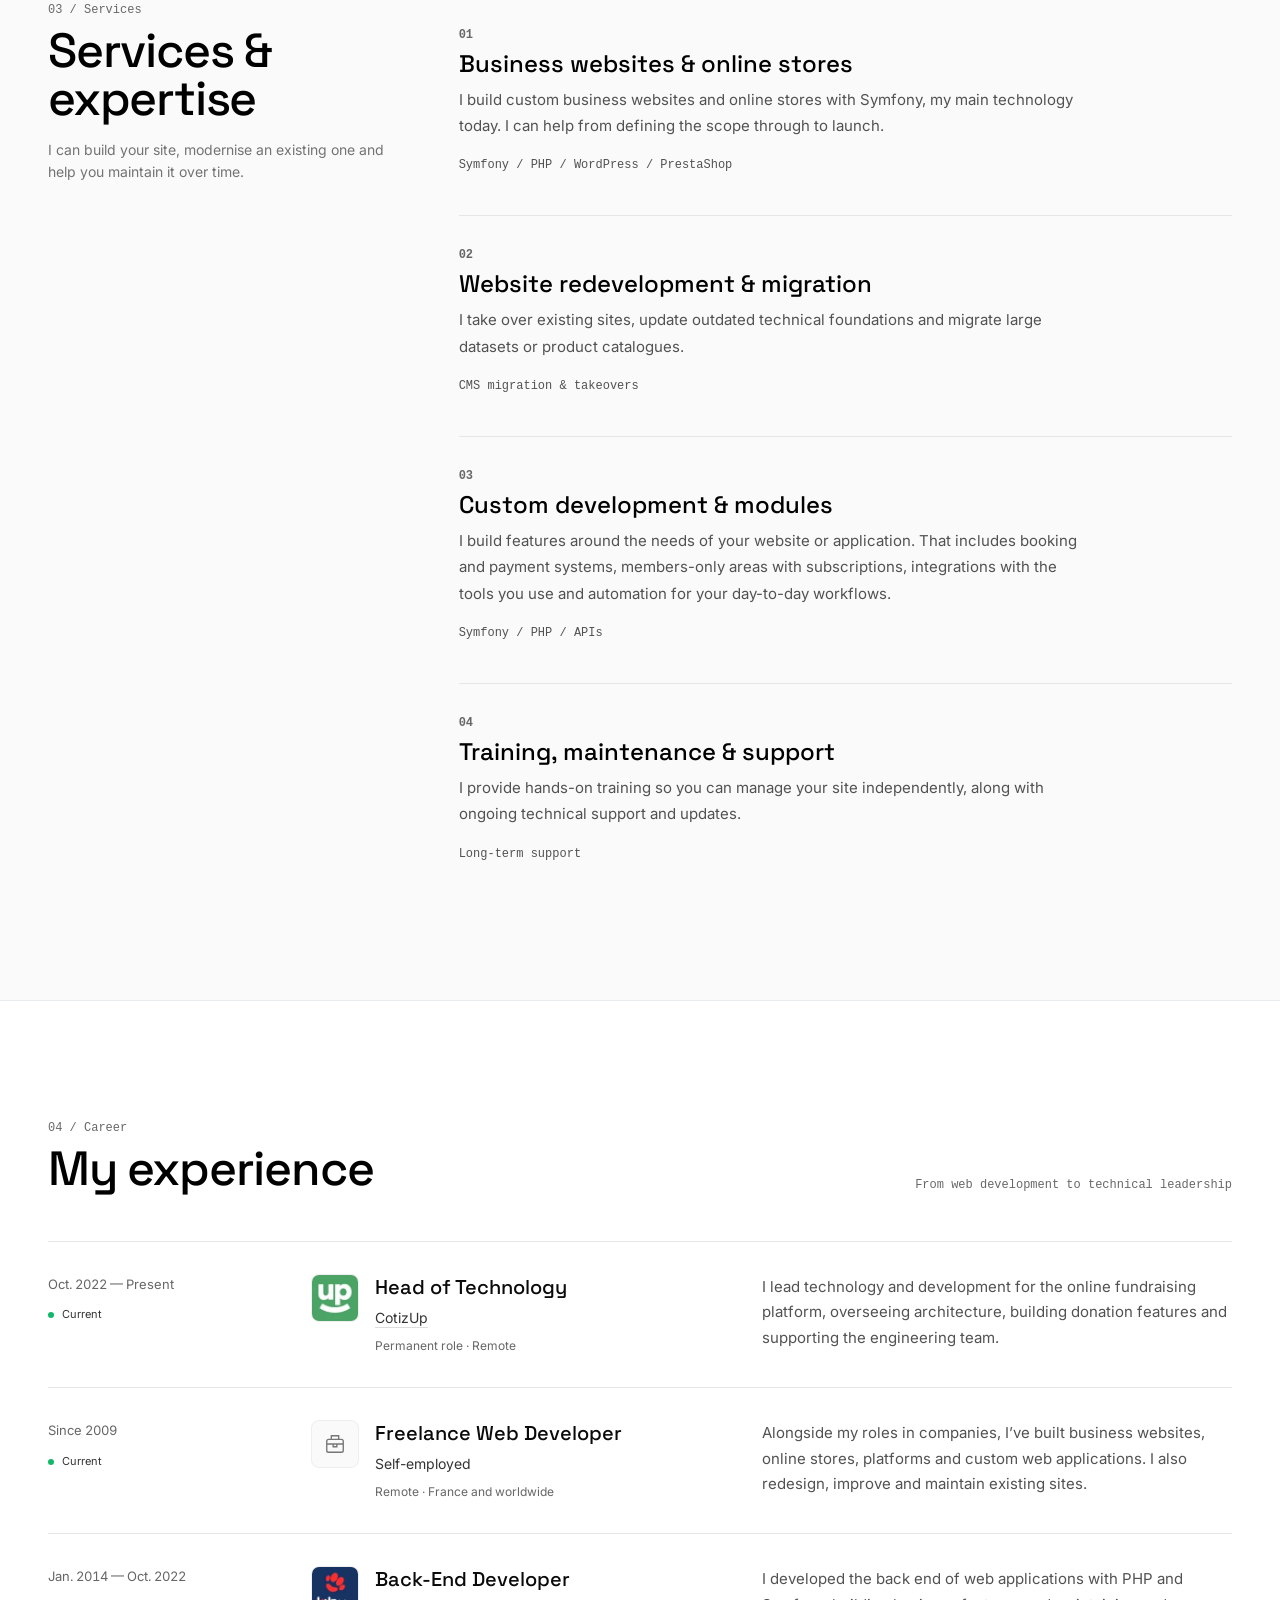
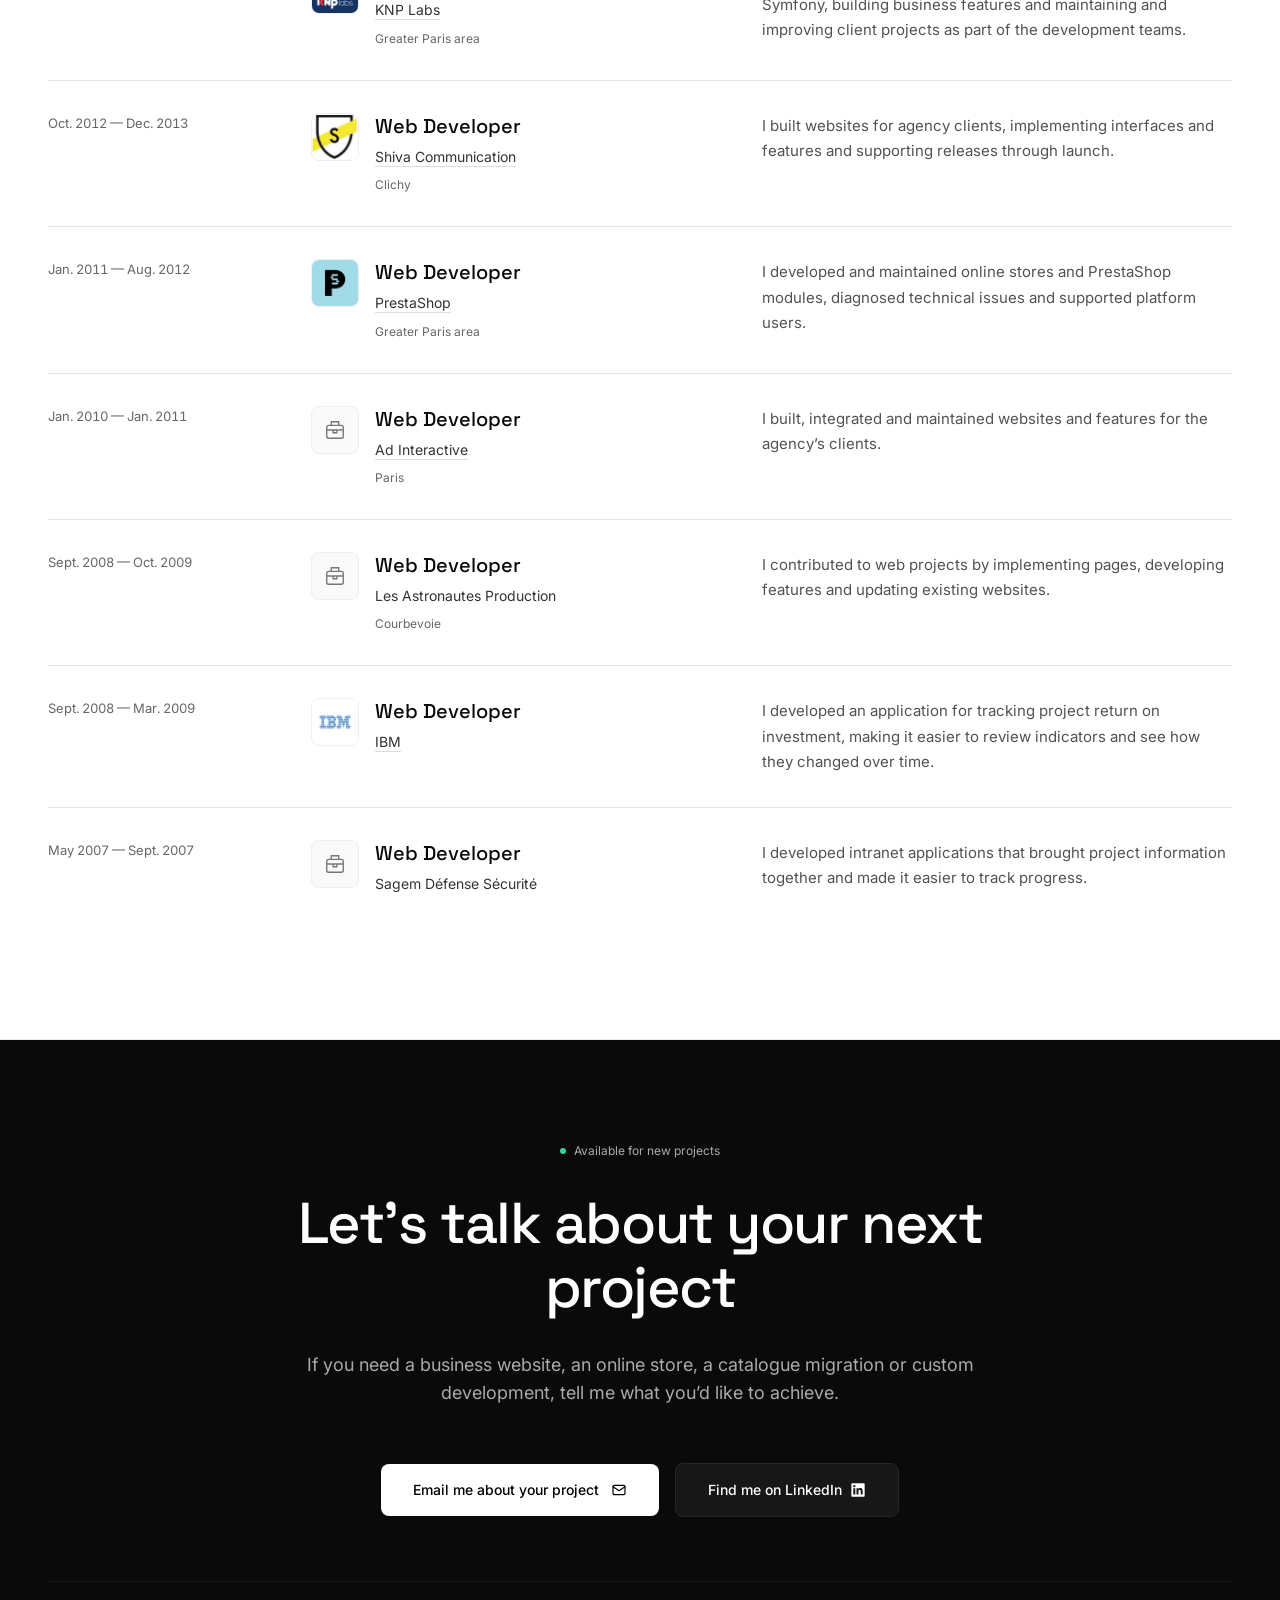
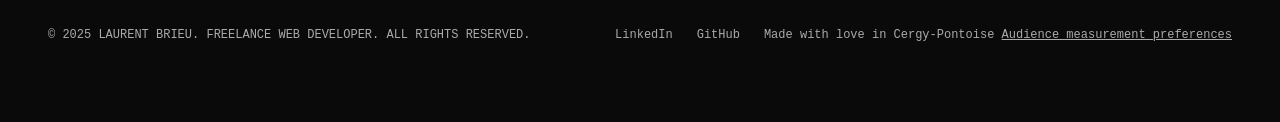
==== commit e5e9500f: "Add files via upload" ====
--- a/en/index.html
+++ b/en/index.html
@@ -35,6 +35,7 @@
 <meta name="twitter:card" content="summary_large_image">
 <script type="application/ld+json">{"@context":"https://schema.org","@type":"ProfilePage","inLanguage":"en","url":"https://laurentbrieu.github.io/en/","mainEntity":{"@type":"Person","@id":"https://laurentbrieu.github.io/#laurent-brieu","name":"Laurent Brieu","url":"https://laurentbrieu.github.io/","image":"https://laurentbrieu.github.io/assets/social-portrait.jpg","jobTitle":"Freelance Symfony Developer","knowsAbout":["Symfony","PHP","Web development","PrestaShop","WordPress"],"sameAs":["https://www.linkedin.com/in/laurentbrieu/","https://github.com/LaurentBrieu"]}}</script>
 <link rel="stylesheet" href="../assets/refinements.css?v=logos">
+<link rel="stylesheet" href="../assets/audience.css">
 </head>
 <body class="bg-[#FAFAFA] text-[#0A0A0A] font-sans antialiased selection:bg-black selection:text-white relative min-h-screen">
 <!-- BEGIN: MainHeader -->
@@ -297,6 +298,7 @@
 </div>
 <div>
             <span>Made with love in Cergy-Pontoise</span>
+            <button type="button" class="audience-preferences" id="audience-preferences" aria-expanded="false" aria-controls="audience-consent" hidden>Audience measurement preferences</button>
           </div>
 </div>
 </div>
@@ -327,4 +329,13 @@
   });
   window.matchMedia('(min-width: 768px)').addEventListener('change', closeMenu);
 </script>
+<section class="audience-consent" id="audience-consent" aria-labelledby="audience-title" hidden>
+  <h2 id="audience-title">Audience measurement</h2>
+  <p>If you accept, Google Analytics uses cookies to measure visits and where they come from. You can change your choice at any time at the bottom of the page. <a href="https://policies.google.com/technologies/partner-sites?hl=en">How Google uses data</a>.</p>
+  <div class="audience-consent-actions">
+    <button type="button" data-refuse>Decline</button>
+    <button type="button" data-accept>Accept</button>
+  </div>
+</section>
+<script src="../assets/audience.js" defer></script>
 </body></html>
--- a/assets/audience.css
+++ b/assets/audience.css
@@ -0,0 +1,29 @@
+.audience-consent {
+  position: fixed;
+  z-index: 100;
+  inset: auto 16px 16px auto;
+  width: min(420px, calc(100% - 32px));
+  padding: 20px;
+  border: 1px solid #d4d4d4;
+  border-radius: 12px;
+  background: #fff;
+  color: #171717;
+  box-shadow: 0 8px 30px rgba(0, 0, 0, .12);
+  font-size: 14px;
+  line-height: 1.5;
+}
+.audience-consent[hidden], .audience-preferences[hidden] { display: none; }
+.audience-consent h2 { margin: 0 0 6px; font-size: 18px; font-weight: 600; }
+.audience-consent a, .audience-preferences { text-decoration: underline; }
+.audience-consent-actions { display: flex; flex-wrap: wrap; gap: 8px; margin-top: 12px; }
+.audience-consent-actions button {
+  min-height: 44px;
+  padding: 6px 14px;
+  border: 1px solid #333;
+  border-radius: 8px;
+  color: #171717;
+  background: #fff;
+  cursor: pointer;
+}
+.audience-consent-actions button:hover { background: #eee; }
+.audience-preferences { min-height: 44px; cursor: pointer; }
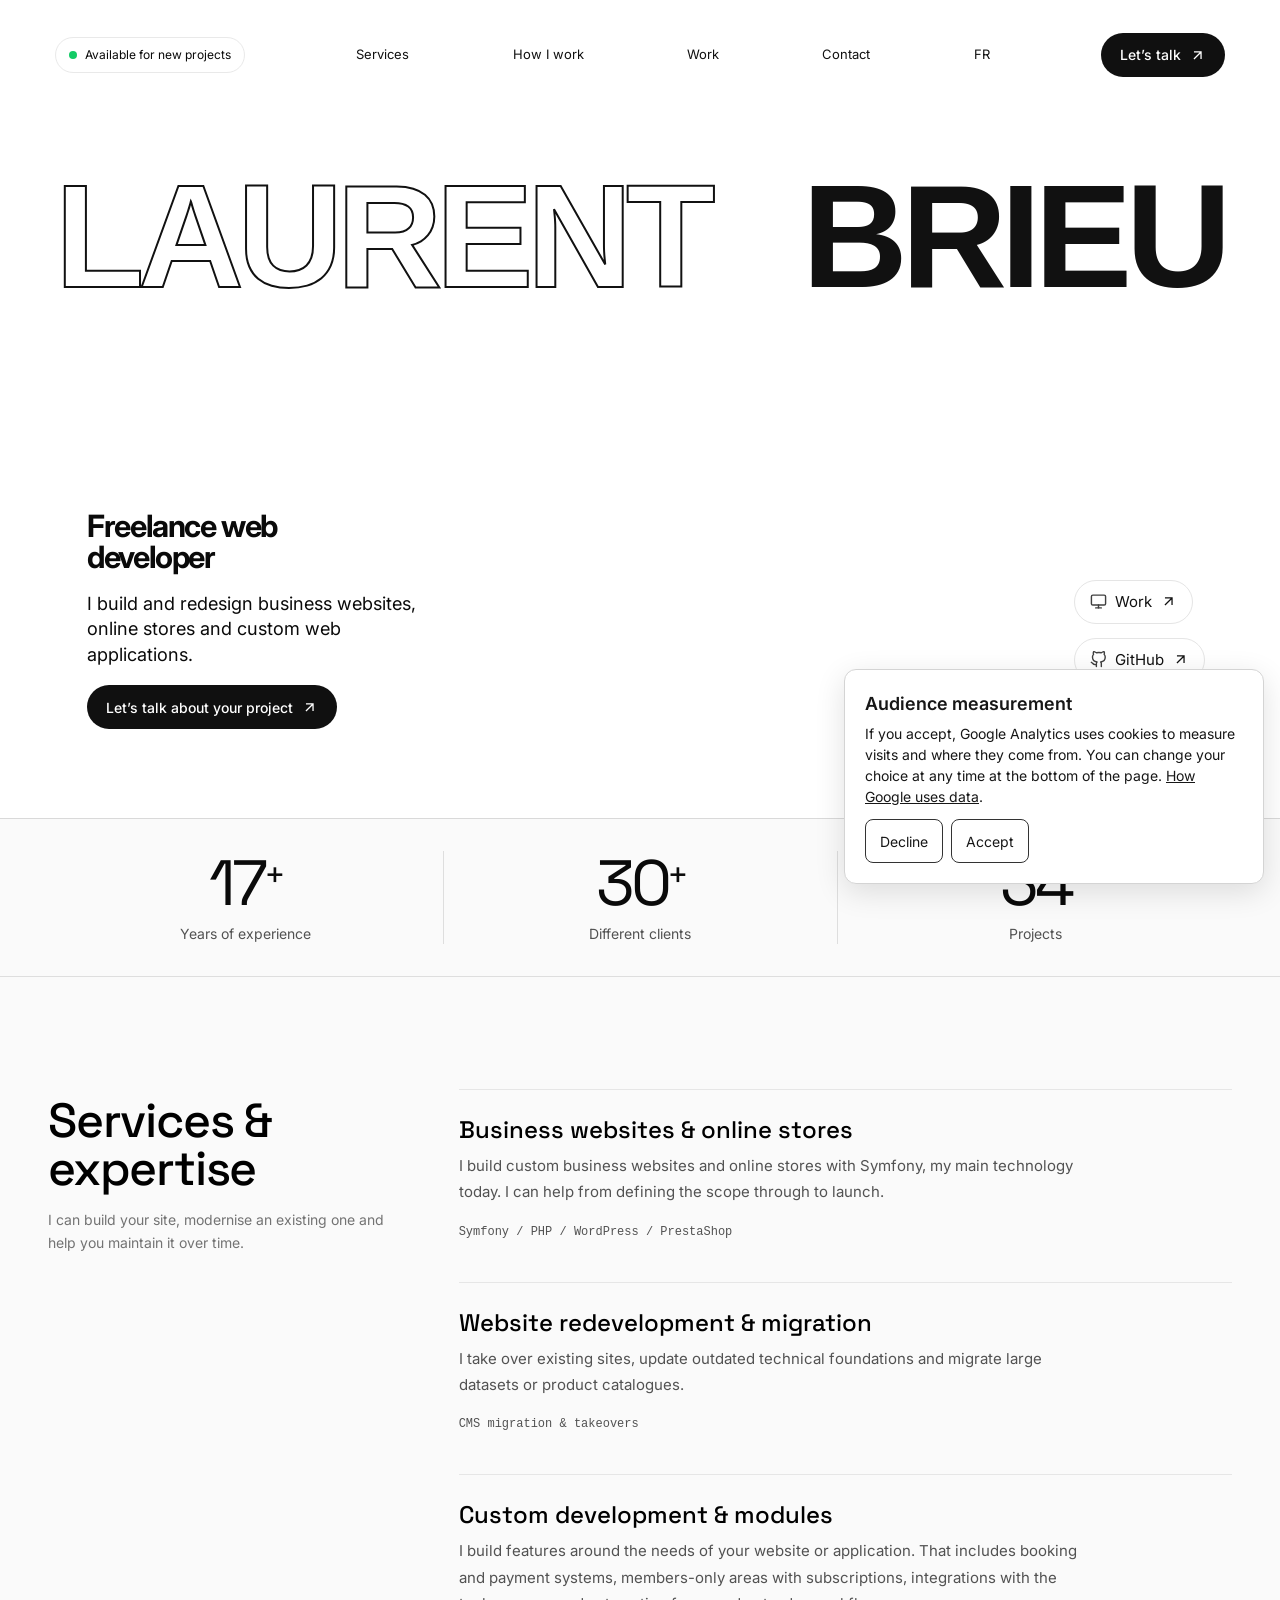
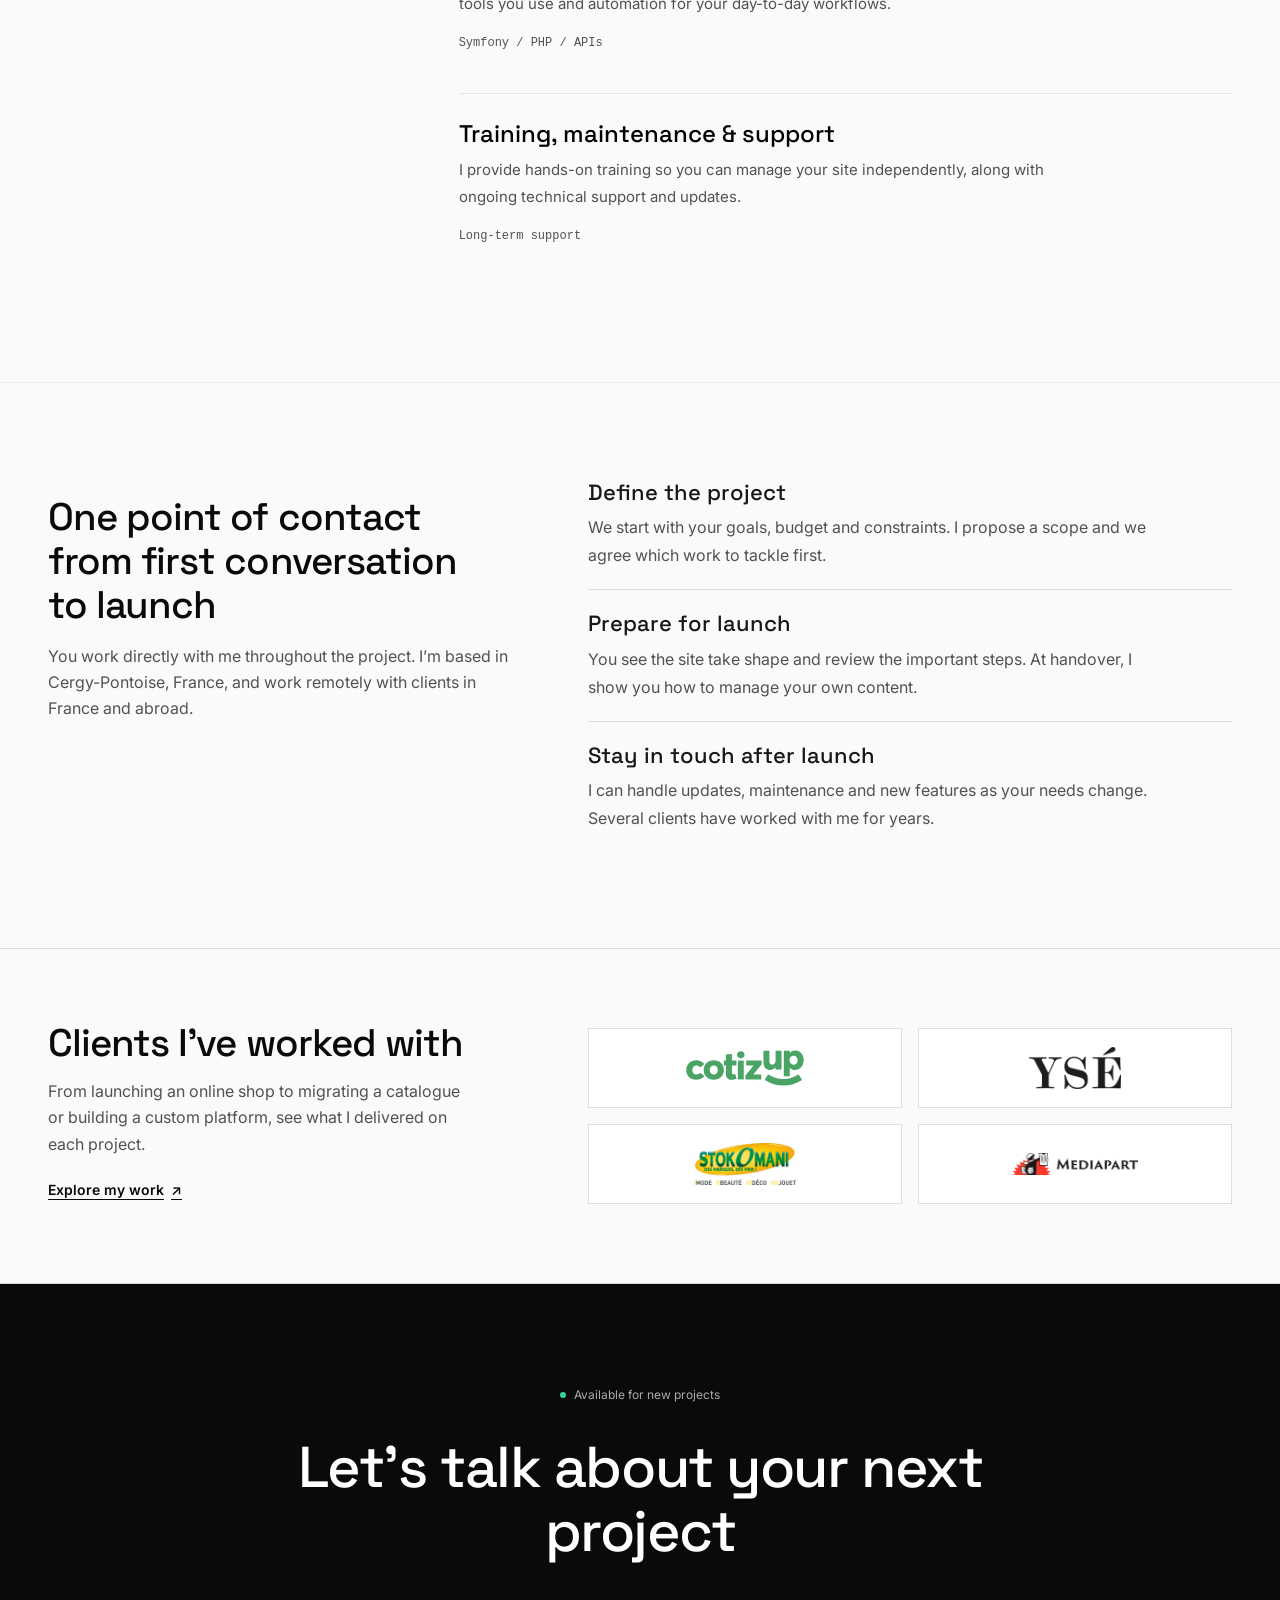
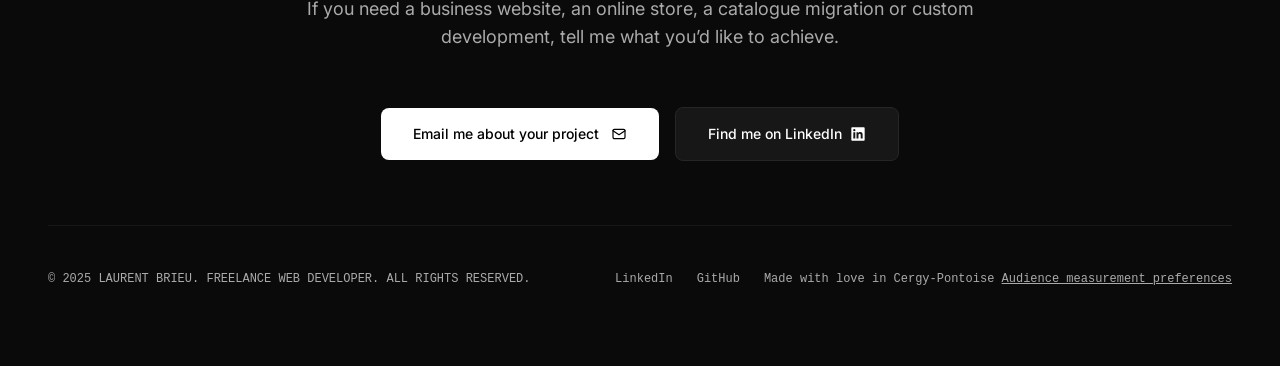
==== commit 44db9ad2: "Reorganize portfolio and publish bilingual project pages" ====
--- a/en/index.html
+++ b/en/index.html
@@ -2,13 +2,13 @@
 
 <html class="scroll-smooth" lang="en"><head>
 <meta charset="utf-8"/>
-<meta name="description" content="Freelance Symfony developer since 2009. Business websites, online stores and custom web applications. Working remotely with clients worldwide.">
+<meta name="description" content="Freelance web developer based in Cergy-Pontoise, France, since 2009. Business websites, online stores, redesigns and custom web applications.">
 <link rel="canonical" href="https://laurentbrieu.github.io/en/">
 <link rel="alternate" hreflang="fr" href="https://laurentbrieu.github.io/">
 <link rel="alternate" hreflang="en" href="https://laurentbrieu.github.io/en/">
 
 <meta content="width=device-width, initial-scale=1.0" name="viewport"/>
-<title>Freelance Symfony Developer — Laurent Brieu</title>
+<title>Freelance web development and redesign — Laurent Brieu</title>
 <!-- Google Fonts: Space Grotesk & Inter -->
 <link href="https://fonts.googleapis.com" rel="preconnect"/>
 <link crossorigin="" href="https://fonts.gstatic.com" rel="preconnect"/>
@@ -26,8 +26,8 @@
 <link rel="stylesheet" href="../assets/site-v2.css">
 <link rel="alternate" hreflang="x-default" href="https://laurentbrieu.github.io/">
 <meta property="og:type" content="profile">
-<meta property="og:title" content="Freelance Symfony Developer — Laurent Brieu">
-<meta property="og:description" content="Freelance Symfony developer since 2009. Business websites, online stores and custom web applications. Working remotely with clients worldwide.">
+<meta property="og:title" content="Freelance web development and redesign — Laurent Brieu">
+<meta property="og:description" content="Freelance web developer based in Cergy-Pontoise, France, since 2009. Business websites, online stores, redesigns and custom web applications.">
 <meta property="og:url" content="https://laurentbrieu.github.io/en/">
 <meta property="og:locale" content="en_GB">
 <meta property="og:image" content="https://laurentbrieu.github.io/assets/social-portrait.jpg">
@@ -36,6 +36,7 @@
 <script type="application/ld+json">{"@context":"https://schema.org","@type":"ProfilePage","inLanguage":"en","url":"https://laurentbrieu.github.io/en/","mainEntity":{"@type":"Person","@id":"https://laurentbrieu.github.io/#laurent-brieu","name":"Laurent Brieu","url":"https://laurentbrieu.github.io/","image":"https://laurentbrieu.github.io/assets/social-portrait.jpg","jobTitle":"Freelance Symfony Developer","knowsAbout":["Symfony","PHP","Web development","PrestaShop","WordPress"],"sameAs":["https://www.linkedin.com/in/laurentbrieu/","https://github.com/LaurentBrieu"]}}</script>
 <link rel="stylesheet" href="../assets/refinements.css?v=logos">
 <link rel="stylesheet" href="../assets/audience.css">
+<link rel="stylesheet" href="../assets/portfolio.css">
 </head>
 <body class="bg-[#FAFAFA] text-[#0A0A0A] font-sans antialiased selection:bg-black selection:text-white relative min-h-screen">
 <!-- BEGIN: MainHeader -->
@@ -43,7 +44,7 @@
 <div class="reference-nav">
 <a class="availability" href="#contact"><span></span>Available for new projects</a>
 <nav id="main-navigation" data-purpose="desktop-nav" aria-label="Main navigation">
-<a href="#work">Work</a><a href="#services">Services</a><a href="#about">How I work</a><a href="#contact">Contact</a><a href="../" lang="fr" hreflang="fr" aria-label="Version française">FR</a>
+<a href="#services">Services</a><a href="#about">How I work</a><a href="work/">Work</a><a href="#contact">Contact</a><a href="../" lang="fr" hreflang="fr" aria-label="Version française">FR</a>
 </nav>
 <button class="mobile-menu-toggle" type="button" aria-expanded="false" aria-controls="main-navigation">Menu <svg viewBox="0 0 24 24" fill="none" stroke="currentColor" stroke-width="1.8" aria-hidden="true"><path d="M7 17 17 7M7 7h10v10"/></svg></button>
 <a class="hero-cta nav-cta" href="#contact">Let’s talk <svg viewBox="0 0 24 24" fill="none" stroke="currentColor" stroke-width="1.8" aria-hidden="true"><path d="M7 17 17 7M7 7h10v10"/></svg></a>
@@ -55,8 +56,8 @@
 <div class="hero-stage">
 <h1 id="hero-name" class="hero-name"><span>LAURENT</span> <strong>BRIEU</strong></h1>
 <div class="hero-portrait"><img src="../assets/portrait-800.webp" srcset="../assets/portrait-480.webp 480w, ../assets/portrait-800.webp 800w, ../assets/portrait-1200.webp 1200w" sizes="(max-width: 479px) calc(100vw - 40px), (max-width: 767px) 440px, (max-width: 1440px) 52.4vw, 755px" width="1448" height="1086" alt="Portrait of Laurent Brieu" fetchpriority="high" decoding="async"></div>
-<div class="hero-copy"><h2>Freelance Symfony<br>developer</h2><p>I build and redesign business websites, online stores and web applications with Symfony and PHP.</p><a class="hero-cta" href="#contact">Let’s talk about your project <svg viewBox="0 0 24 24" fill="none" stroke="currentColor" stroke-width="1.8" aria-hidden="true"><path d="M7 17 17 7M7 7h10v10"/></svg></a></div>
-<div class="hero-links" aria-label="Work and social profiles"><a class="hero-pill" href="#work">
+<div class="hero-copy"><h2>Freelance web<br>developer</h2><p>I build and redesign business websites, online stores and custom web applications.</p><a class="hero-cta" href="#contact">Let’s talk about your project <svg viewBox="0 0 24 24" fill="none" stroke="currentColor" stroke-width="1.8" aria-hidden="true"><path d="M7 17 17 7M7 7h10v10"/></svg></a></div>
+<div class="hero-links" aria-label="Work and social profiles"><a class="hero-pill" href="work/">
 <svg class="w-4 h-4 shrink-0 text-neutral-700 group-hover:text-black" fill="none" stroke="currentColor" stroke-linecap="round" stroke-linejoin="round" stroke-width="2" viewbox="0 0 24 24">
 <rect height="14" rx="2" ry="2" width="20" x="2" y="3"></rect>
 <line x1="8" x2="16" y1="21" y2="21"></line>
@@ -80,52 +81,17 @@
 </a></div>
 </div></section>
 <!-- END: HeroSection -->
-<div class="practice-strip" aria-label="At a glance"><span>Web development since 2009</span><span>Symfony / PHP</span><span>Remote · France & worldwide</span></div>
-<section id="about" class="practice-section"><div class="practice-layout"><div><span class="section-note">01 / How i work</span><h2>One developer, from the first brief to the next release</h2><div class="practice-scope"><h3>What I take care of</h3><ul><li>Builds and redesigns</li><li>Catalogue and data migrations</li><li>Custom features and integrations</li><li>Training and ongoing maintenance</li></ul></div></div><div class="practice-copy"><p class="practice-lead">I build websites and web applications, improve existing projects and help you take charge of your site.</p><p>I have worked as a web developer since 2009. Today, Symfony and PHP are at the centre of my work: business websites, online stores and custom platforms.</p><p>I stay involved after launch, with maintenance, new features, documentation and training. Many of my client relationships continue for several years.</p><p class="practice-location">I work remotely with clients in France and around the world.</p></div></div></section>
-<!-- BEGIN: SelectedWorkSection -->
-<section class="py-20 lg:py-28 bg-white border-b border-[#E8ECEF]" data-purpose="portfolio-work-showcase" id="work">
-<div class="max-w-[1440px] mx-auto px-6 lg:px-12">
-<!-- Section Header -->
-<div class="flex flex-col md:flex-row md:items-end justify-between pb-12 border-b border-neutral-200">
-<div>
-<span class="text-xs font-mono tracking-widest text-neutral-400 uppercase">02 / Selected projects</span>
-<h2 class="text-3xl lg:text-5xl font-grotesk font-black tracking-tight text-black mt-2">
-              Selected work
-            </h2>
-</div>
-<p class="text-neutral-500 text-sm max-w-md mt-4 md:mt-0 font-normal">
-            Online stores built from scratch, custom platforms and large catalogue migrations since 2009.
-          </p>
-</div>
-<!-- Work Cards Grid -->
-<div class="grid grid-cols-1 md:grid-cols-2 gap-10 lg:gap-12 mt-12">
-<!-- Project 1: Ysé Paris -->
-<article class="project-entry"><div class="project-heading"><span class="project-number">01</span><span class="project-period">2015 — 2021</span></div><h3 class="project-brand"><img src="../assets/brand-yse.webp" alt="Ysé Paris" width="393" height="180" loading="lazy" decoding="async"></h3><p class="project-type">Online store</p><div class="project-details"><p><strong>The project</strong> An online store for a lingerie and swimwear brand.</p><p><strong>My contribution</strong> I built the store from scratch with PrestaShop. This work covers the original website, before the brand moved to another platform in 2021.</p></div><p class="project-stack">PrestaShop</p></article>
-<!-- Project 2: Stokomani -->
-<article class="project-entry"><div class="project-heading"><span class="project-number">02</span><span class="project-period">Catalogue</span></div><h3 class="project-brand"><img src="../assets/brand-stokomani.webp" alt="Stokomani" width="440" height="180" loading="lazy" decoding="async"></h3><p class="project-type">Redesign & catalogue migration</p><div class="project-details"><p><strong>The project</strong> A retail website presenting a discount chain’s product catalogue.</p><p><strong>My contribution</strong> I rebuilt the front end and back end and added new catalogue management tools. The migration carried over several thousand product listings from the previous site.</p></div><p class="project-stack">Catalogue / migration</p></article>
-<!-- Project 3: CotizUp -->
-<article class="project-entry"><div class="project-heading"><span class="project-number">03</span><span class="project-period">2017 — present</span></div><h3 class="project-brand"><img src="../assets/brand-cotizup.svg" alt="CotizUp" width="605" height="204" loading="lazy" decoding="async"></h3><p class="project-type">Online fundraising platform</p><div class="project-details"><p><strong>The project</strong> An online fundraising platform supporting one-off and monthly donations.</p><p><strong>My contribution</strong> I have built the platform with Symfony and PHP since its launch in 2017 and now lead its technical development. My work includes monthly donations and the full tax receipt workflow.</p><p><a class="underline" href="https://www.cotizup.com/">Visit the CotizUp platform</a></p></div><p class="project-stack">Symfony / PHP</p></article>
-<!-- Project 4: Mediapart -->
-<article class="project-entry"><div class="project-heading"><span class="project-number">04</span><span class="project-period">Live publication</span></div><h3 class="project-brand"><img src="../assets/brand-mediapart.webp" alt="Mediapart" width="520" height="94" loading="lazy" decoding="async"></h3><p class="project-type">News & digital publishing</p><div class="project-details"><p><strong>The project</strong> The existing production website of an independent news and investigative journalism publication.</p><p><strong>My contribution</strong> I helped redesign and maintain Mediapart’s site and develop new features while it was already in production.</p></div><p class="project-stack">Maintenance & development</p></article>
-</div>
-<!-- Extra references mention bar -->
-<div class="mt-12 p-6 rounded-2xl bg-neutral-50 border border-neutral-200 flex flex-col sm:flex-row items-start sm:items-center justify-between gap-4">
-<div class="text-xs text-neutral-600 font-mono">
-<strong class="text-black">Other projects include</strong> MaProFormation (online training), Spaurt (health and subscriptions), Nounou Décalée (booking and payments) and Fédéforma (training and tutorials).
-  </div>
-<a class="text-xs font-mono font-bold text-black hover:underline shrink-0 flex items-center gap-1" href="#contact">
-    Discuss a similar project <span>↗</span>
-</a>
-</div>
-</div>
-</section>
-<!-- END: SelectedWorkSection -->
+<ul class="site-stats" aria-label="Key figures">
+  <li><strong class="stats-number">17<sup>+</sup></strong><span class="stats-label">Years of experience</span></li>
+  <li><strong class="stats-number">30<sup>+</sup></strong><span class="stats-label">Different clients</span></li>
+  <li><strong class="stats-number">34</strong><span class="stats-label">Projects</span></li>
+</ul>
+
 <!-- BEGIN: ServicesSection -->
 <section class="py-20 lg:py-28 bg-[#FAFAFA] border-b border-[#E8ECEF]" data-purpose="services-capabilities" id="services">
 <div class="max-w-[1440px] mx-auto px-6 lg:px-12">
 <div class="grid grid-cols-1 lg:grid-cols-12 gap-12">
 <div class="lg:col-span-4">
-<span class="text-xs font-mono tracking-widest text-neutral-400 uppercase">03 / Services</span>
 <h2 class="text-3xl lg:text-5xl font-grotesk font-black tracking-tight text-black mt-2">
               Services &amp; expertise
             </h2>
@@ -139,7 +105,6 @@
 <div class="p-6 md:p-8 bg-white rounded-2xl border border-neutral-200/90 hover:border-black transition-colors group">
 <div class="flex flex-col md:flex-row md:items-center justify-between gap-4">
 <div class="space-y-1">
-<span class="text-xs font-mono text-neutral-400 font-semibold">01</span>
 <h3 class="text-xl md:text-2xl font-grotesk font-bold text-black  transition-transform">
                     Business websites &amp; online stores
                   </h3>
@@ -154,7 +119,6 @@
 <div class="p-6 md:p-8 bg-white rounded-2xl border border-neutral-200/90 hover:border-black transition-colors group">
 <div class="flex flex-col md:flex-row md:items-center justify-between gap-4">
 <div class="space-y-1">
-<span class="text-xs font-mono text-neutral-400 font-semibold">02</span>
 <h3 class="text-xl md:text-2xl font-grotesk font-bold text-black  transition-transform">
                     Website redevelopment &amp; migration
                   </h3>
@@ -169,7 +133,6 @@
 <div class="p-6 md:p-8 bg-white rounded-2xl border border-neutral-200/90 hover:border-black transition-colors group">
 <div class="flex flex-col md:flex-row md:items-center justify-between gap-4">
 <div class="space-y-1">
-<span class="text-xs font-mono text-neutral-400 font-semibold">03</span>
 <h3 class="text-xl md:text-2xl font-grotesk font-bold text-black  transition-transform">
                     Custom development &amp; modules
                   </h3>
@@ -184,7 +147,6 @@
 <div class="p-6 md:p-8 bg-white rounded-2xl border border-neutral-200/90 hover:border-black transition-colors group">
 <div class="flex flex-col md:flex-row md:items-center justify-between gap-4">
 <div class="space-y-1">
-<span class="text-xs font-mono text-neutral-400 font-semibold">04</span>
 <h3 class="text-xl md:text-2xl font-grotesk font-bold text-black  transition-transform">
                     Training, maintenance &amp; support
                   </h3>
@@ -200,72 +162,34 @@
 </div>
 </section>
 <!-- END: ServicesSection -->
-<!-- BEGIN: ExperienceSection -->
-<section class="py-20 lg:py-28 bg-white border-b border-[#E8ECEF]" data-purpose="career-history" id="experience" aria-labelledby="career-heading">
-<div class="max-w-[1440px] mx-auto px-6 lg:px-12">
-<div class="flex flex-col md:flex-row md:items-end justify-between pb-12 border-b border-neutral-200"><div><span class="text-xs font-mono tracking-widest text-neutral-400 uppercase">04 / Career</span><h2 id="career-heading" class="text-3xl lg:text-5xl font-grotesk font-black tracking-tight text-black mt-2">My experience</h2></div><span class="text-xs font-mono text-neutral-400 mt-2 md:mt-0 uppercase">From web development to technical leadership</span></div>
-<ol class="career-list"><!-- CotizUp: description proposée, à ajuster si nécessaire. -->
-<li class="career-row">
-<div class="career-period"><span>Oct. 2022 — Present</span><span class="career-current">Current</span></div>
-<div class="career-position"><span class="career-logo" aria-hidden="true"><svg viewBox="0 0 24 24" width="22" height="22" fill="none" stroke="currentColor" stroke-width="1.5" aria-hidden="true"><rect x="3" y="7" width="18" height="14" rx="2"/><path d="M8 7V3h8v4M3 12h18M10 12v3h4v-3"/></svg><img src="../assets/cotizup.webp" alt="" width="48" height="48" loading="lazy" referrerpolicy="no-referrer" onerror="this.hidden=true"></span><div><h3>Head of Technology</h3><a class="career-company" href="https://www.linkedin.com/company/25999925/" target="_blank" rel="noopener noreferrer">CotizUp</a><p class="career-meta">Permanent role · Remote</p></div></div>
-<p class="career-description">I lead technology and development for the online fundraising platform, overseeing architecture, building donation features and supporting the engineering team.</p>
-</li>
-<li class="career-row" id="career-freelance">
-  <div class="career-period"><span>Since <time datetime="2009">2009</time></span><span class="career-current">Current</span></div>
-  <div class="career-position">
-    <span class="career-logo" aria-hidden="true"><svg viewBox="0 0 24 24" width="22" height="22" fill="none" stroke="currentColor" stroke-width="1.5" aria-hidden="true"><rect x="3" y="7" width="18" height="14" rx="2"/><path d="M8 7V3h8v4M3 12h18M10 12v3h4v-3"/></svg></span>
+
+<section id="about" class="practice-section" aria-labelledby="method-heading">
+  <div class="practice-layout">
     <div>
-      <h3>Freelance Web Developer</h3>
-      <span class="career-company">Self-employed</span>
-      <p class="career-meta">Remote · France and worldwide</p>
+      <h2 id="method-heading">One point of contact from first conversation to launch</h2>
+      <p class="mt-4 text-neutral-600 leading-relaxed">You work directly with me throughout the project. I’m based in Cergy-Pontoise, France, and work remotely with clients in France and abroad.</p>
     </div>
+    <ol class="practice-steps practice-copy">
+      <li><h3>Define the project</h3><p>We start with your goals, budget and constraints. I propose a scope and we agree which work to tackle first.</p></li>
+      <li><h3>Prepare for launch</h3><p>You see the site take shape and review the important steps. At handover, I show you how to manage your own content.</p></li>
+      <li><h3>Stay in touch after launch</h3><p>I can handle updates, maintenance and new features as your needs change. Several clients have worked with me for years.</p></li>
+    </ol>
   </div>
-  <p class="career-description">Alongside my roles in companies, I’ve built business websites, online stores, platforms and custom web applications. I also redesign, improve and maintain existing sites.</p>
-</li>
-<!-- KNP Labs: description proposée, à ajuster si nécessaire. -->
-<li class="career-row">
-<div class="career-period"><span>Jan. 2014 — Oct. 2022</span></div>
-<div class="career-position"><span class="career-logo" aria-hidden="true"><svg viewBox="0 0 24 24" width="22" height="22" fill="none" stroke="currentColor" stroke-width="1.5" aria-hidden="true"><rect x="3" y="7" width="18" height="14" rx="2"/><path d="M8 7V3h8v4M3 12h18M10 12v3h4v-3"/></svg><img src="../assets/knplabs.webp" alt="" width="48" height="48" loading="lazy" referrerpolicy="no-referrer" onerror="this.hidden=true"></span><div><h3>Back-End Developer</h3><a class="career-company" href="https://www.linkedin.com/company/1787536/" target="_blank" rel="noopener noreferrer">KNP Labs</a><p class="career-meta">Greater Paris area</p></div></div>
-<p class="career-description">I developed the back end of web applications with PHP and Symfony, building business features and maintaining and improving client projects as part of the development teams.</p>
-</li>
-<!-- Shiva Communication: description proposée, à ajuster si nécessaire. -->
-<li class="career-row">
-<div class="career-period"><span>Oct. 2012 — Dec. 2013</span></div>
-<div class="career-position"><span class="career-logo" aria-hidden="true"><svg viewBox="0 0 24 24" width="22" height="22" fill="none" stroke="currentColor" stroke-width="1.5" aria-hidden="true"><rect x="3" y="7" width="18" height="14" rx="2"/><path d="M8 7V3h8v4M3 12h18M10 12v3h4v-3"/></svg><img src="../assets/brand-shiva.webp" alt="" width="48" height="48" loading="lazy" referrerpolicy="no-referrer" onerror="this.hidden=true"></span><div><h3>Web Developer</h3><a class="career-company" href="https://www.linkedin.com/company/122916/" target="_blank" rel="noopener noreferrer">Shiva Communication</a><p class="career-meta">Clichy</p></div></div>
-<p class="career-description">I built websites for agency clients, implementing interfaces and features and supporting releases through launch.</p>
-</li>
-<!-- PrestaShop: description proposée, à ajuster si nécessaire. -->
-<li class="career-row">
-<div class="career-period"><span>Jan. 2011 — Aug. 2012</span></div>
-<div class="career-position"><span class="career-logo" aria-hidden="true"><svg viewBox="0 0 24 24" width="22" height="22" fill="none" stroke="currentColor" stroke-width="1.5" aria-hidden="true"><rect x="3" y="7" width="18" height="14" rx="2"/><path d="M8 7V3h8v4M3 12h18M10 12v3h4v-3"/></svg><img src="../assets/prestashop.webp" alt="" width="48" height="48" loading="lazy" referrerpolicy="no-referrer" onerror="this.hidden=true"></span><div><h3>Web Developer</h3><a class="career-company" href="https://www.linkedin.com/company/489118/" target="_blank" rel="noopener noreferrer">PrestaShop</a><p class="career-meta">Greater Paris area</p></div></div>
-<p class="career-description">I developed and maintained online stores and PrestaShop modules, diagnosed technical issues and supported platform users.</p>
-</li>
-<!-- Ad Interactive: description proposée, à ajuster si nécessaire. -->
-<li class="career-row">
-<div class="career-period"><span>Jan. 2010 — Jan. 2011</span></div>
-<div class="career-position"><span class="career-logo" aria-hidden="true"><svg viewBox="0 0 24 24" width="22" height="22" fill="none" stroke="currentColor" stroke-width="1.5" aria-hidden="true"><rect x="3" y="7" width="18" height="14" rx="2"/><path d="M8 7V3h8v4M3 12h18M10 12v3h4v-3"/></svg></span><div><h3>Web Developer</h3><a class="career-company" href="https://www.linkedin.com/company/150614/" target="_blank" rel="noopener noreferrer">Ad Interactive</a><p class="career-meta">Paris</p></div></div>
-<p class="career-description">I built, integrated and maintained websites and features for the agency’s clients.</p>
-</li>
-<!-- Les Astronautes Production: description proposée, à ajuster si nécessaire. -->
-<li class="career-row">
-<div class="career-period"><span>Sept. 2008 — Oct. 2009</span></div>
-<div class="career-position"><span class="career-logo" aria-hidden="true"><svg viewBox="0 0 24 24" width="22" height="22" fill="none" stroke="currentColor" stroke-width="1.5" aria-hidden="true"><rect x="3" y="7" width="18" height="14" rx="2"/><path d="M8 7V3h8v4M3 12h18M10 12v3h4v-3"/></svg></span><div><h3>Web Developer</h3><span class="career-company">Les Astronautes Production</span><p class="career-meta">Courbevoie</p></div></div>
-<p class="career-description">I contributed to web projects by implementing pages, developing features and updating existing websites.</p>
-</li>
-<!-- IBM: description proposée, à ajuster si nécessaire. -->
-<li class="career-row">
-<div class="career-period"><span>Sept. 2008 — Mar. 2009</span></div>
-<div class="career-position"><span class="career-logo" aria-hidden="true"><svg viewBox="0 0 24 24" width="22" height="22" fill="none" stroke="currentColor" stroke-width="1.5" aria-hidden="true"><rect x="3" y="7" width="18" height="14" rx="2"/><path d="M8 7V3h8v4M3 12h18M10 12v3h4v-3"/></svg><img src="../assets/ibm.webp" alt="" width="48" height="48" loading="lazy" referrerpolicy="no-referrer" onerror="this.hidden=true"></span><div><h3>Web Developer</h3><a class="career-company" href="https://www.linkedin.com/company/1009/" target="_blank" rel="noopener noreferrer">IBM</a></div></div>
-<p class="career-description">I developed an application for tracking project return on investment, making it easier to review indicators and see how they changed over time.</p>
-</li>
-<!-- Sagem Défense Sécurité: description proposée, à ajuster si nécessaire. -->
-<li class="career-row">
-<div class="career-period"><span>May 2007 — Sept. 2007</span></div>
-<div class="career-position"><span class="career-logo" aria-hidden="true"><svg viewBox="0 0 24 24" width="22" height="22" fill="none" stroke="currentColor" stroke-width="1.5" aria-hidden="true"><rect x="3" y="7" width="18" height="14" rx="2"/><path d="M8 7V3h8v4M3 12h18M10 12v3h4v-3"/></svg></span><div><h3>Web Developer</h3><span class="career-company">Sagem Défense Sécurité</span></div></div>
-<p class="career-description">I developed intranet applications that brought project information together and made it easier to track progress.</p>
-</li></ol>
-</div></section>
-<!-- END: ExperienceSection -->
+</section>
+
+<section id="work" class="work-preview" aria-labelledby="work-heading">
+  <div>
+    <h2 id="work-heading">Clients I’ve worked with</h2>
+    <p>From launching an online shop to migrating a catalogue or building a custom platform, see what I delivered on each project.</p>
+    <a class="portfolio-link" href="work/">Explore my work <span aria-hidden="true">↗</span></a>
+  </div>
+  <ul>
+    <li><img src="../assets/brand-cotizup.svg" alt="CotizUp" width="605" height="204" loading="lazy" decoding="async"></li>
+    <li><img src="../assets/brand-yse.webp" alt="Ysé Paris" width="393" height="180" loading="lazy" decoding="async"></li>
+    <li><img src="../assets/brand-stokomani.webp" alt="Stokomani" width="440" height="180" loading="lazy" decoding="async"></li>
+    <li><img src="../assets/brand-mediapart.webp" alt="Mediapart" width="520" height="94" loading="lazy" decoding="async"></li>
+  </ul>
+</section>
 <!-- BEGIN: CallToActionFooterSection -->
 <section class="pt-24 pb-16 bg-[#0A0A0A] text-white" data-purpose="contact-and-collab" id="contact">
 <div class="max-w-[1440px] mx-auto px-6 lg:px-12">
@@ -305,30 +229,7 @@
 </section>
 <!-- END: CallToActionFooterSection -->
 </main>
-<script data-purpose="responsive-navigation">
-  const menuButton = document.querySelector('.mobile-menu-toggle');
-  const navigation = document.getElementById('main-navigation');
-  function closeMenu() {
-    navigation.classList.remove('is-open');
-    menuButton.setAttribute('aria-expanded', 'false');
-  }
-  menuButton.addEventListener('click', () => {
-    const open = menuButton.getAttribute('aria-expanded') !== 'true';
-    navigation.classList.toggle('is-open', open);
-    menuButton.setAttribute('aria-expanded', String(open));
-  });
-  navigation.querySelectorAll('a').forEach(link => link.addEventListener('click', closeMenu));
-  document.addEventListener('keydown', event => {
-    if (event.key === 'Escape' && navigation.classList.contains('is-open')) {
-      closeMenu();
-      menuButton.focus();
-    }
-  });
-  document.addEventListener('click', event => {
-    if (!event.target.closest('[data-purpose="site-header"]')) closeMenu();
-  });
-  window.matchMedia('(min-width: 768px)').addEventListener('change', closeMenu);
-</script>
+<script src="../assets/navigation.js" defer></script>
 <section class="audience-consent" id="audience-consent" aria-labelledby="audience-title" hidden>
   <h2 id="audience-title">Audience measurement</h2>
   <p>If you accept, Google Analytics uses cookies to measure visits and where they come from. You can change your choice at any time at the bottom of the page. <a href="https://policies.google.com/technologies/partner-sites?hl=en">How Google uses data</a>.</p>
--- a/assets/portfolio.css
+++ b/assets/portfolio.css
@@ -0,0 +1,111 @@
+.site-stats,
+.portfolio-intro,
+.work-preview {
+  max-width: 1440px;
+  margin-inline: auto;
+  padding-inline: 48px;
+}
+
+.site-stats {
+  display: grid;
+  list-style: none;
+  grid-template-columns: repeat(3, minmax(0, 1fr));
+  padding-block: 32px;
+  border-bottom: 1px solid var(--line);
+  text-align: center;
+}
+
+.site-stats > * { padding-inline: clamp(16px, 4vw, 56px); }
+.site-stats > * + * { border-inline-start: 1px solid var(--line); }
+.site-stats .stats-number { display: block;
+  font: 400 clamp(42px, 5vw, 76px)/1 'Space Grotesk', Arial, sans-serif;
+  letter-spacing: -.065em;
+}
+.site-stats .stats-number sup { font-size: .55em; vertical-align: baseline; }
+.site-stats .stats-label { display: block; margin: 8px 0 0; color: var(--secondary); font-size: 14px; }
+
+.reference-header nav a[aria-current="page"],
+.portfolio-link {
+  text-decoration: underline;
+  text-underline-offset: .3em;
+}
+.portfolio-link { display: inline-flex; align-items: center; gap: .5em; min-height: 44px; font-size: 14px; font-weight: 600; }
+.portfolio-link:hover { text-decoration-thickness: 2px; }
+.portfolio-link span { transition: transform .18s ease; }
+.portfolio-link:hover span { transform: translate(2px, -2px); }
+
+.practice-steps { list-style: none; margin: 0; padding: 0; }
+.practice-steps li { padding-block: 20px; border-top: 1px solid var(--line); }
+.practice-steps li:first-child { padding-top: 0; border-top: 0; }
+.practice-steps h3 { color: var(--ink); font: 500 22px/1.2 'Space Grotesk', Arial, sans-serif; margin-bottom: 8px; }
+.practice-steps p { max-width: 56ch; }
+
+.work-preview {
+  display: grid;
+  grid-template-columns: minmax(0, 1fr) minmax(0, 1.4fr);
+  align-items: center;
+  gap: 48px 80px;
+  padding-block: 72px;
+  border-bottom: 1px solid var(--line);
+}
+.work-preview h2 { font: 500 clamp(28px, 3vw, 42px)/1.12 'Space Grotesk', Arial, sans-serif; letter-spacing: -.04em; }
+.work-preview p { margin-block: 14px 10px; max-width: 42ch; color: var(--secondary); line-height: 1.65; }
+.work-preview ul { display: grid; grid-template-columns: repeat(2, minmax(0, 1fr)); gap: 16px; list-style: none; margin: 0; padding: 0; }
+.work-preview li { display: grid; place-items: center; min-height: 80px; padding: 12px; border: 1px solid var(--line); background: #fff; }
+.work-preview img { width: auto; height: auto; max-width: min(100%, 126px); max-height: 42px; object-fit: contain; }
+
+.portfolio-intro { padding-block: clamp(44px, 7vw, 100px) clamp(32px, 5vw, 70px); }
+.portfolio-intro h1 {
+  font: 500 clamp(48px, 9vw, 124px)/1.02 'Space Grotesk', Arial, sans-serif;
+  letter-spacing: -.07em;
+  margin-block: 16px 20px;
+  overflow-wrap: anywhere;
+}
+.portfolio-intro p { max-width: 58ch; color: var(--secondary); font-size: clamp(16px, 2vw, 20px); line-height: 1.55; margin-bottom: 14px; }
+.portfolio-catalogue { max-width: 1440px; margin-inline: auto; padding: 0 48px 72px; }
+.portfolio-catalogue h2 { font: 500 clamp(25px, 3vw, 40px)/1.15 'Space Grotesk', Arial, sans-serif; letter-spacing: -.035em; margin-bottom: 24px; }
+.project-index { list-style: none; margin: 24px 0 0; padding: 0; display: flex; flex-wrap: wrap; gap: 0 20px; }
+.project-index a { display: inline-flex; align-items: center; min-height: 44px; font-size: 14px; text-decoration: underline; text-underline-offset: .3em; }
+.portfolio-projects { display: grid; grid-template-columns: repeat(2, minmax(0, 1fr)); gap: 40px 56px; }
+.portfolio-project { padding: 24px 0 8px; border-top: 1px solid var(--line); scroll-margin-top: 130px; }
+.portfolio-project:target,
+.reference-list li:target { border-top-color: var(--ink); }
+.portfolio-project h3 { font: 500 clamp(25px, 3vw, 38px)/1.15 'Space Grotesk', Arial, sans-serif; letter-spacing: -.035em; margin-block: 8px 12px; }
+.portfolio-project h3 a:hover { text-decoration: underline; text-underline-offset: .18em; }
+.portfolio-project .project-brand { display: flex; align-items: center; min-height: 72px; margin: 16px 0; }
+.portfolio-project .project-brand img { max-width: min(72%, 170px); max-height: 62px; }
+.portfolio-project dl { margin: 0; }
+.portfolio-project dt { font-weight: 600; font-size: 14px; }
+.portfolio-project dd { color: var(--secondary); font-size: 15px; line-height: 1.65; margin: 4px 0 12px; }
+.other-references { margin-top: 56px; }
+.reference-list { list-style: none; margin: 0; padding: 0; display: grid; grid-template-columns: repeat(3, minmax(0, 1fr)); gap: 0 24px; }
+.reference-list li { position: relative; padding: 16px 0; border-top: 1px solid var(--line); min-width: 0; }
+.reference-list li[id] { scroll-margin-top: 130px; }
+.reference-logo { display: flex; align-items: center; height: 64px; margin-bottom: 12px; }
+.reference-logo img { display: block; width: auto; height: auto; max-width: min(100%, 168px); max-height: 52px; }
+.reference-name { display: block; font-size: 15px; font-weight: 600; overflow-wrap: anywhere; }
+.reference-list a.reference-name { text-decoration: underline; text-underline-offset: .2em; }
+.reference-type { display: block; margin-top: 6px; color: var(--secondary); font-size: 13px; line-height: 1.4; }
+
+@media (min-width: 1024px) {
+  .portfolio-projects { grid-template-columns: repeat(3, minmax(0, 1fr)); gap: 32px; }
+}
+
+@media (max-width: 767px) {
+  .site-stats, .portfolio-intro, .work-preview, .portfolio-catalogue { padding-inline: 24px; }
+  .site-stats { padding-block: 24px; }
+  .site-stats > * { padding-inline: clamp(8px, 2.75vw, 18px); }
+  .site-stats .stats-number { font-size: clamp(32px, 9vw, 48px); }
+  .site-stats .stats-label { font-size: 12px; line-height: 1.4; }
+  .work-preview { grid-template-columns: 1fr; padding-block: 48px; gap: 20px; }
+  .portfolio-projects { grid-template-columns: 1fr; gap: 24px; }
+  .portfolio-project,
+  .reference-list li[id] { scroll-margin-top: 92px; }
+  .reference-list { grid-template-columns: repeat(2, minmax(0, 1fr)); gap: 0 16px; }
+  .reference-logo { height: 54px; margin-bottom: 8px; }
+  .reference-logo img { max-height: 44px; }
+}
+
+@media (prefers-reduced-motion: reduce) {
+  .portfolio-link span { transition: none; }
+}
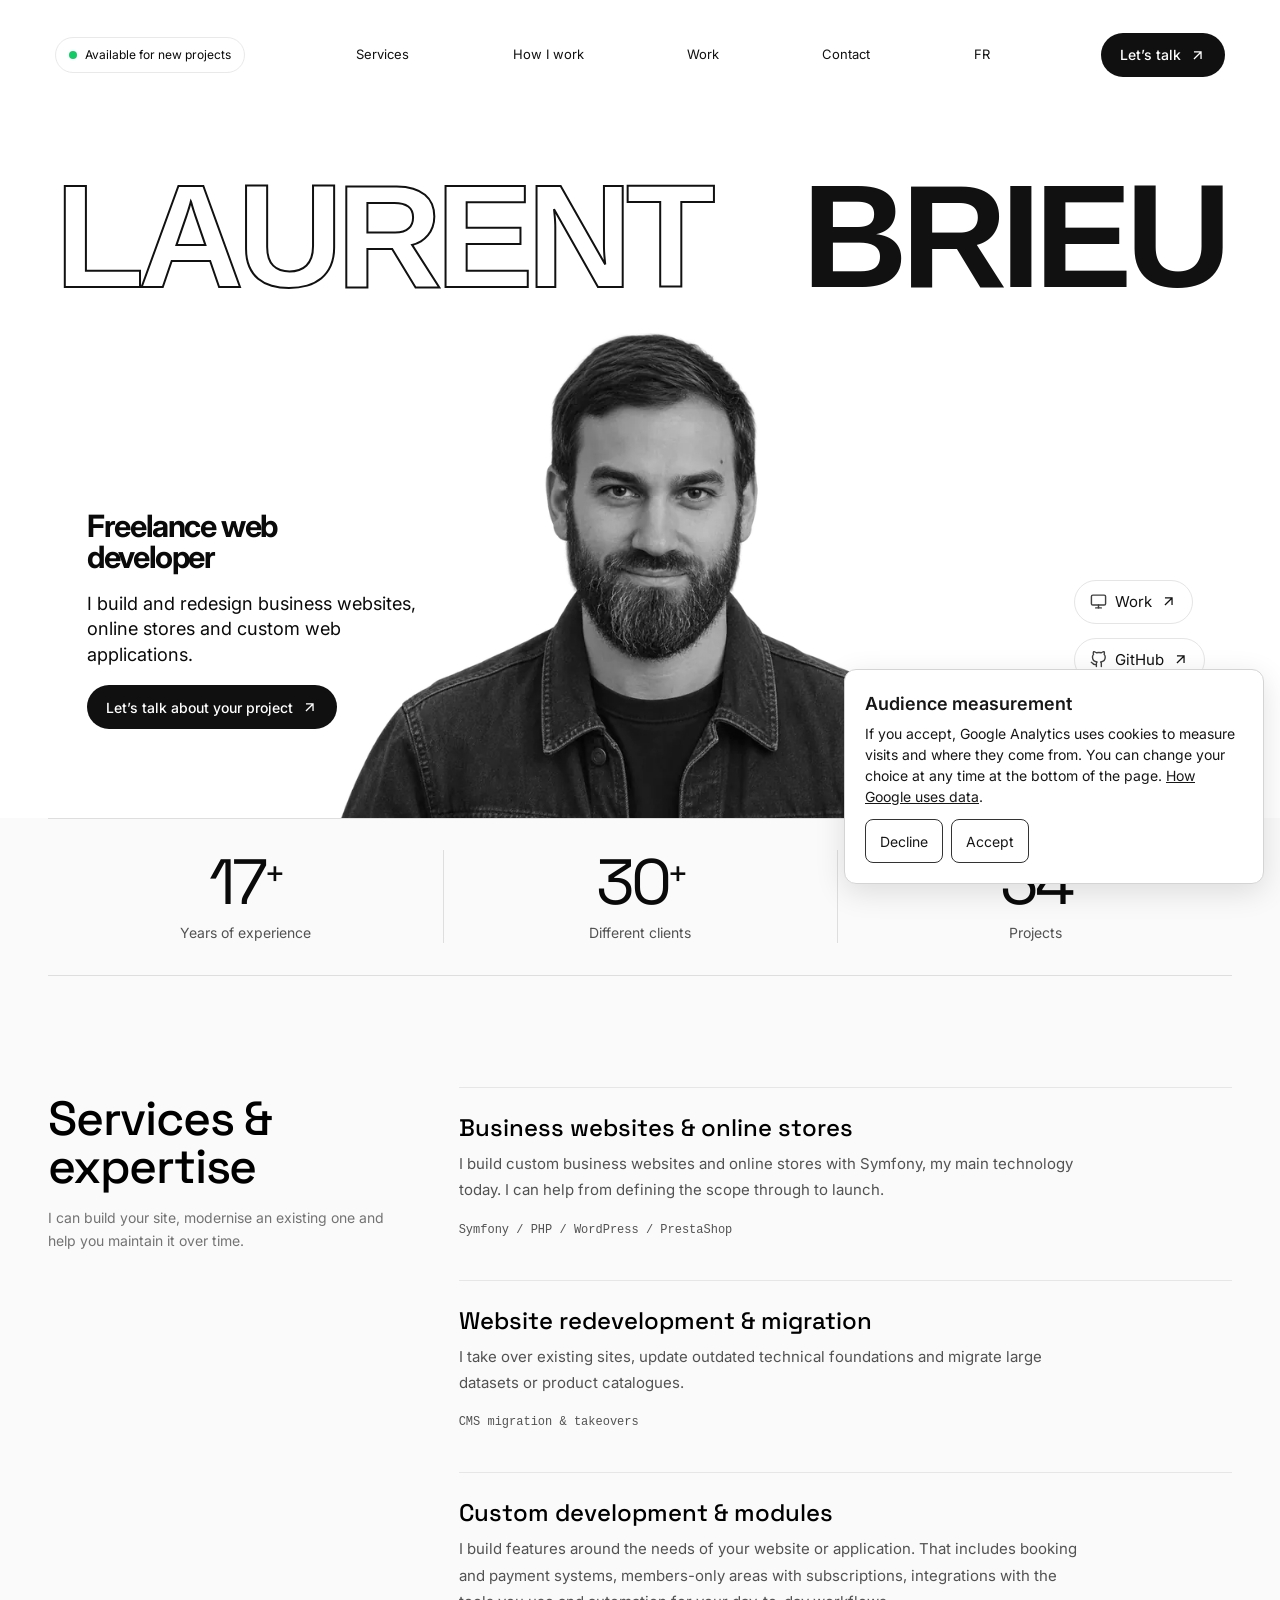
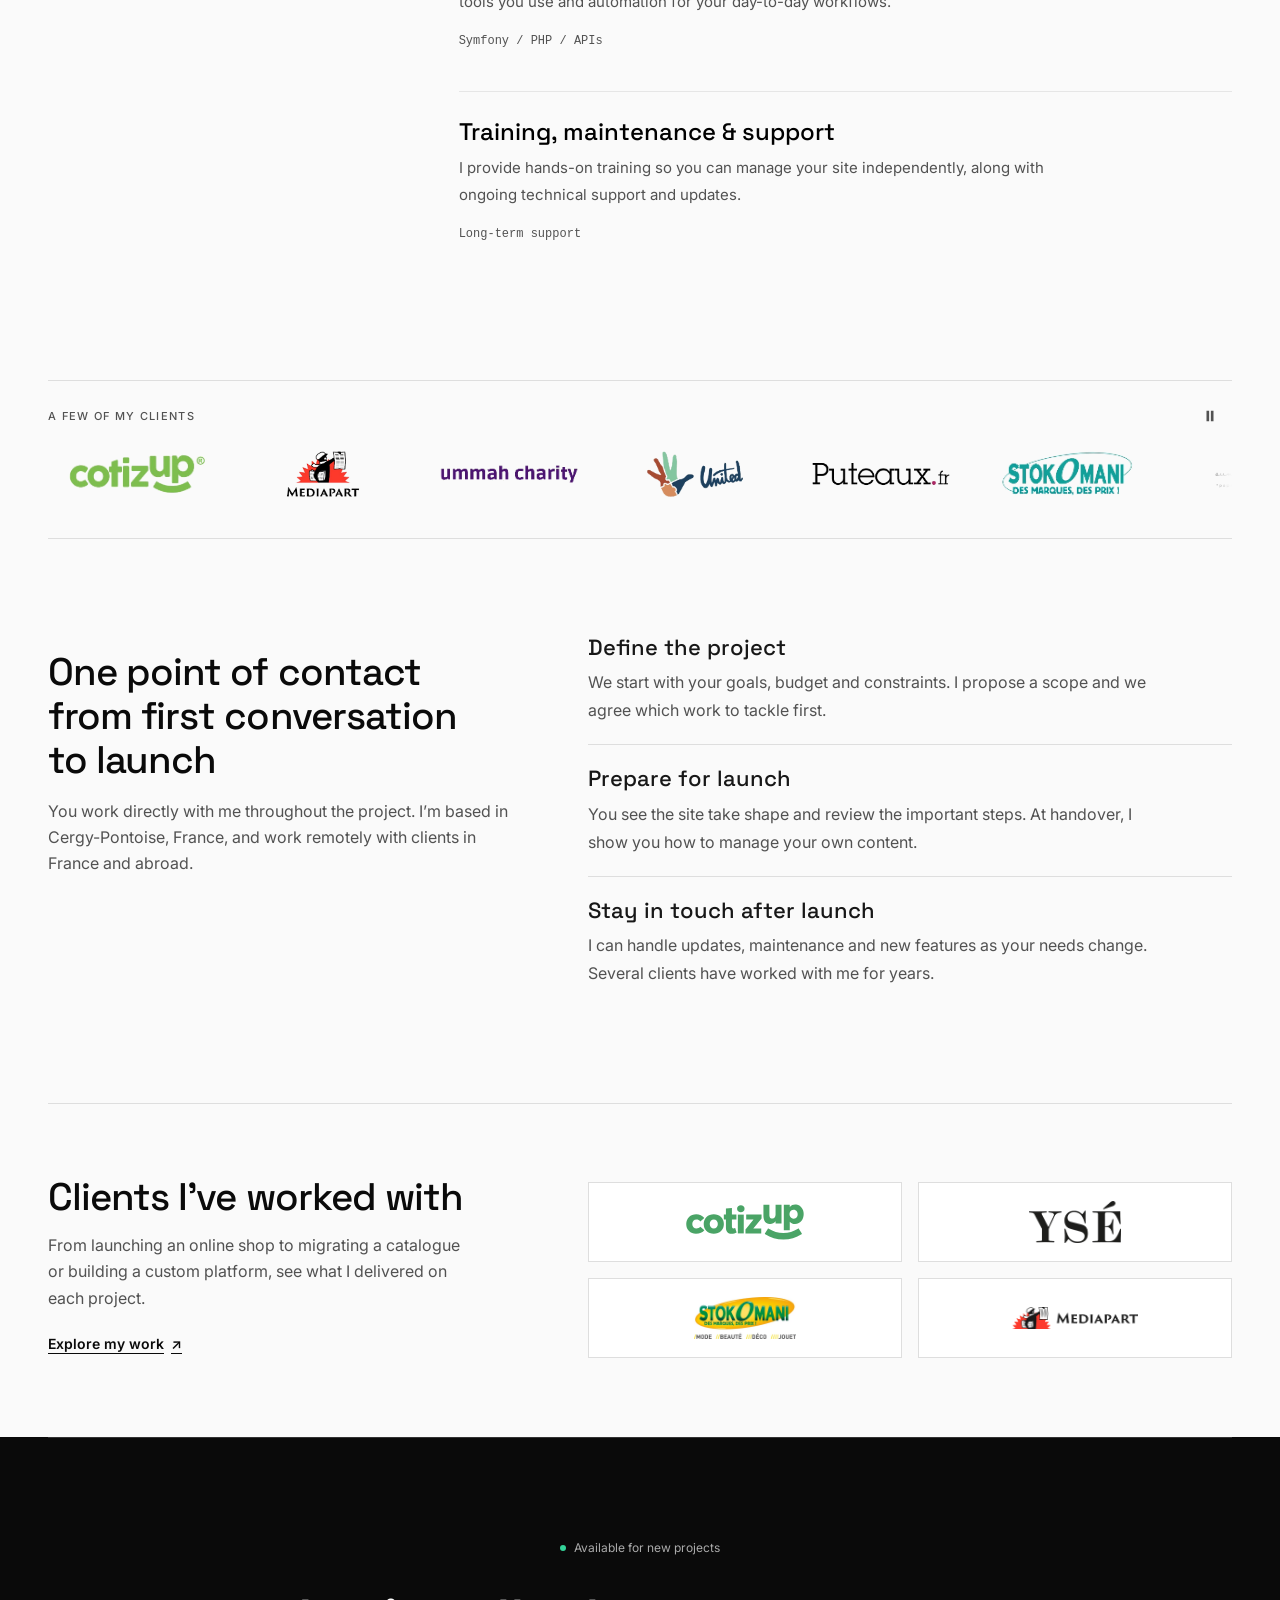
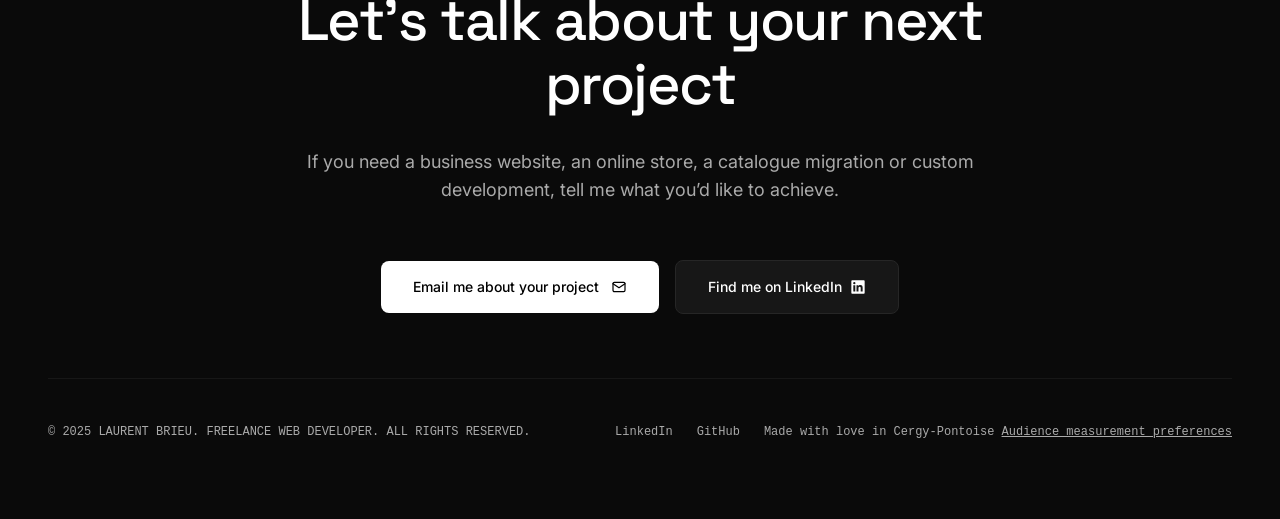
==== commit 6b21fa20: "Update English homepage with client logos" ====
--- a/en/index.html
+++ b/en/index.html
@@ -36,7 +36,9 @@
 <script type="application/ld+json">{"@context":"https://schema.org","@type":"ProfilePage","inLanguage":"en","url":"https://laurentbrieu.github.io/en/","mainEntity":{"@type":"Person","@id":"https://laurentbrieu.github.io/#laurent-brieu","name":"Laurent Brieu","url":"https://laurentbrieu.github.io/","image":"https://laurentbrieu.github.io/assets/social-portrait.jpg","jobTitle":"Freelance Symfony Developer","knowsAbout":["Symfony","PHP","Web development","PrestaShop","WordPress"],"sameAs":["https://www.linkedin.com/in/laurentbrieu/","https://github.com/LaurentBrieu"]}}</script>
 <link rel="stylesheet" href="../assets/refinements.css?v=logos">
 <link rel="stylesheet" href="../assets/audience.css">
-<link rel="stylesheet" href="../assets/portfolio.css">
+<link rel="stylesheet" href="../assets/portfolio.css?v=home-dividers">
+<link rel="stylesheet" href="../assets/clients.css">
+<script src="../assets/clients.js" defer></script>
 </head>
 <body class="bg-[#FAFAFA] text-[#0A0A0A] font-sans antialiased selection:bg-black selection:text-white relative min-h-screen">
 <!-- BEGIN: MainHeader -->
@@ -50,7 +52,7 @@
 <a class="hero-cta nav-cta" href="#contact">Let’s talk <svg viewBox="0 0 24 24" fill="none" stroke="currentColor" stroke-width="1.8" aria-hidden="true"><path d="M7 17 17 7M7 7h10v10"/></svg></a>
 </div></header>
 <!-- END: MainHeader -->
-<main>
+<main class="home-content">
 <!-- BEGIN: HeroSection -->
 <section class="reference-hero" data-purpose="hero-section" aria-labelledby="hero-name">
 <div class="hero-stage">
@@ -163,6 +165,50 @@
 </section>
 <!-- END: ServicesSection -->
 
+<aside class="clients-band" aria-label="A few of my clients" data-pause="Pause logo scrolling" data-play="Resume logo scrolling">
+  <div class="clients-top"><p>A few of my clients</p><button class="clients-toggle" type="button" aria-label="Pause logo scrolling" hidden></button></div>
+  <div class="clients-viewport" tabindex="0" role="region" aria-label="Client logos — scroll horizontally">
+    <div class="clients-track"><ul class="clients-list">
+      <li><img src="../assets/project-logos/cotizup.webp" alt="CotizUp" width="150" height="46" decoding="async"></li>
+      <li><img src="../assets/project-logos/mediapart.webp" alt="Mediapart" width="150" height="46" decoding="async"></li>
+      <li><img src="../assets/project-logos/ummah-charity.webp" alt="Ummah Charity" width="150" height="46" decoding="async"></li>
+      <li><img src="../assets/project-logos/association-united.webp" alt="Association United" width="150" height="46" decoding="async"></li>
+      <li><img src="../assets/project-logos/puteaux.webp" alt="Ville de Puteaux" width="150" height="46" decoding="async"></li>
+      <li><img src="../assets/project-logos/stokomani.webp" alt="Stokomani" width="150" height="46" decoding="async"></li>
+      <li><img src="../assets/project-logos/sunnah-planner.webp" alt="Sunnah Planner" width="150" height="46" decoding="async"></li>
+      <li><img src="../assets/project-logos/sidiot.webp" alt="Sidiot Lingerie" width="150" height="46" decoding="async"></li>
+      <li><img src="../assets/project-logos/vincent-navarro.webp" alt="Vincent Navarro" width="150" height="46" decoding="async"></li>
+      <li><img src="../assets/project-logos/reseau-map.webp" alt="Réseau MAP" width="150" height="46" decoding="async"></li>
+      <li><img src="../assets/project-logos/nounou-decalee.webp" alt="Nounou Décalée" width="150" height="46" decoding="async"></li>
+      <li><img src="../assets/project-logos/my-sunday-morning.webp" alt="My Sunday Morning" width="150" height="46" decoding="async"></li>
+      <li><img src="../assets/project-logos/la-louve.webp" alt="La Louve Paris" width="150" height="46" decoding="async"></li>
+      <li><img src="../assets/project-logos/institut-sounnah.webp" alt="Institut Sounnah" width="150" height="46" decoding="async"></li>
+      <li><img src="../assets/project-logos/ensembl.webp" alt="Ensembl’" width="150" height="46" decoding="async"></li>
+      <li><img src="../assets/project-logos/bourse-direct.webp" alt="Bourse Direct" width="150" height="46" decoding="async"></li>
+      <li><img src="../assets/project-logos/prestashop.webp" alt="PrestaShop" width="150" height="46" decoding="async"></li>
+      <li><img src="../assets/project-logos/shiva-communication.webp" alt="Shiva Communication" width="150" height="46" decoding="async"></li>
+      <li><img src="../assets/project-logos/ansar.webp" alt="Ansar" width="150" height="46" decoding="async"></li>
+      <li><img src="../assets/project-logos/yse-paris.webp" alt="Ysé Paris" width="150" height="46" decoding="async"></li>
+      <li><img src="../assets/project-logos/ypsons.webp" alt="Ypson’s Paris" width="150" height="46" decoding="async"></li>
+      <li><img src="../assets/project-logos/haj-united.webp" alt="HAJ United" width="150" height="46" decoding="async"></li>
+      <li><img src="../assets/project-logos/femmes-d-exception.webp" alt="Femmes d’exception" width="150" height="46" decoding="async"></li>
+      <li><img src="../assets/project-logos/fedeforma.webp" alt="Fédéforma" width="150" height="46" decoding="async"></li>
+      <li><img src="../assets/project-logos/cat-on.webp" alt="CAT-ON" width="150" height="46" decoding="async"></li>
+      <li><img src="../assets/project-logos/bread-and-roses.webp" alt="bread&amp;roses" width="150" height="46" decoding="async"></li>
+      <li><img src="../assets/project-logos/bourso-transports.webp" alt="BoursoTransports" width="150" height="46" decoding="async"></li>
+      <li><img src="../assets/project-logos/bourso-demenagement.webp" alt="BoursoDemenagement" width="150" height="46" decoding="async"></li>
+      <li><img src="../assets/project-logos/bourso-travaux.webp" alt="BoursoTravaux" width="150" height="46" decoding="async"></li>
+      <li><img src="../assets/project-logos/basus.webp" alt="BASUS" width="150" height="46" decoding="async"></li>
+      <li><img src="../assets/project-logos/art-is-mine.webp" alt="Art Is Mine" width="150" height="46" decoding="async"></li>
+      <li><img src="../assets/project-logos/bacsac.webp" alt="BACSAC" width="150" height="46" decoding="async"></li>
+      <li><img src="../assets/project-logos/socianova.webp" alt="SociaNova" width="150" height="46" decoding="async"></li>
+      <li><img src="../assets/project-logos/diversite-mariage.webp" alt="Diversité Mariage" width="150" height="46" decoding="async"></li>
+      <li><img src="../assets/project-logos/maproformation.webp" alt="MaProFormation" width="150" height="46" decoding="async"></li>
+      <li><img src="../assets/project-logos/spaurt.webp" alt="Spaurt" width="150" height="46" decoding="async"></li>
+    </ul></div>
+  </div>
+</aside>
+
 <section id="about" class="practice-section" aria-labelledby="method-heading">
   <div class="practice-layout">
     <div>
@@ -239,4 +285,4 @@
   </div>
 </section>
 <script src="../assets/audience.js" defer></script>
-</body></html>+</body></html>
--- a/assets/portfolio.css
+++ b/assets/portfolio.css
@@ -1,3 +1,33 @@
+.home-content {
+  --section-gutter: 48px;
+}
+
+.home-content > .reference-hero[data-purpose="hero-section"],
+.home-content > :is(.site-stats, #services, .clients-band, .practice-section, .work-preview) {
+  border-bottom: 0;
+}
+
+.home-content > :is(.site-stats, #services, .clients-band, .practice-section, .work-preview, #contact) {
+  position: relative;
+}
+
+.home-content > :is(.site-stats, #services, .clients-band, .practice-section, .work-preview, #contact)::before {
+  content: "";
+  position: absolute;
+  inset-block-start: 0;
+  inset-inline: max(var(--section-gutter), calc((100% - 1440px) / 2 + var(--section-gutter)));
+  border-top: 1px solid var(--line);
+  pointer-events: none;
+}
+
+.home-content > #contact::before {
+  border-color: #333;
+}
+
+@media (max-width: 767px) {
+  .home-content { --section-gutter: 24px; }
+}
+
 .site-stats,
 .portfolio-intro,
 .work-preview {
@@ -63,44 +93,32 @@
 }
 .portfolio-intro p { max-width: 58ch; color: var(--secondary); font-size: clamp(16px, 2vw, 20px); line-height: 1.55; margin-bottom: 14px; }
 .portfolio-catalogue { max-width: 1440px; margin-inline: auto; padding: 0 48px 72px; }
-.portfolio-catalogue h2 { font: 500 clamp(25px, 3vw, 40px)/1.15 'Space Grotesk', Arial, sans-serif; letter-spacing: -.035em; margin-bottom: 24px; }
-.project-index { list-style: none; margin: 24px 0 0; padding: 0; display: flex; flex-wrap: wrap; gap: 0 20px; }
-.project-index a { display: inline-flex; align-items: center; min-height: 44px; font-size: 14px; text-decoration: underline; text-underline-offset: .3em; }
-.portfolio-projects { display: grid; grid-template-columns: repeat(2, minmax(0, 1fr)); gap: 40px 56px; }
-.portfolio-project { padding: 24px 0 8px; border-top: 1px solid var(--line); scroll-margin-top: 130px; }
-.portfolio-project:target,
-.reference-list li:target { border-top-color: var(--ink); }
-.portfolio-project h3 { font: 500 clamp(25px, 3vw, 38px)/1.15 'Space Grotesk', Arial, sans-serif; letter-spacing: -.035em; margin-block: 8px 12px; }
-.portfolio-project h3 a:hover { text-decoration: underline; text-underline-offset: .18em; }
-.portfolio-project .project-brand { display: flex; align-items: center; min-height: 72px; margin: 16px 0; }
-.portfolio-project .project-brand img { max-width: min(72%, 170px); max-height: 62px; }
-.portfolio-project dl { margin: 0; }
-.portfolio-project dt { font-weight: 600; font-size: 14px; }
-.portfolio-project dd { color: var(--secondary); font-size: 15px; line-height: 1.65; margin: 4px 0 12px; }
-.other-references { margin-top: 56px; }
 .reference-list { list-style: none; margin: 0; padding: 0; display: grid; grid-template-columns: repeat(3, minmax(0, 1fr)); gap: 0 24px; }
-.reference-list li { position: relative; padding: 16px 0; border-top: 1px solid var(--line); min-width: 0; }
-.reference-list li[id] { scroll-margin-top: 130px; }
+.reference-list > li { padding: 20px 0 24px; min-width: 0; }
+.reference-list > li:target { --line: var(--ink); }
+.reference-list > li[id] { scroll-margin-top: 130px; }
 .reference-logo { display: flex; align-items: center; height: 64px; margin-bottom: 12px; }
 .reference-logo img { display: block; width: auto; height: auto; max-width: min(100%, 168px); max-height: 52px; }
 .reference-name { display: block; font-size: 15px; font-weight: 600; overflow-wrap: anywhere; }
 .reference-list a.reference-name { text-decoration: underline; text-underline-offset: .2em; }
-.reference-type { display: block; margin-top: 6px; color: var(--secondary); font-size: 13px; line-height: 1.4; }
+.reference-details { margin: 12px 0 0; font-size: 13px; line-height: 1.45; }
+.reference-details dt { font-weight: 600; }
+.reference-details dd { margin: 2px 0 0; color: var(--secondary); overflow-wrap: anywhere; }
+.reference-details dd + dt { margin-top: 8px; }
 
-@media (min-width: 1024px) {
-  .portfolio-projects { grid-template-columns: repeat(3, minmax(0, 1fr)); gap: 32px; }
+@media (min-width: 768px) {
+  .reference-list > li:nth-child(n + 4) { border-top: 1px solid var(--line); }
 }
 
 @media (max-width: 767px) {
+  .reference-list > li:nth-child(n + 3) { border-top: 1px solid var(--line); }
   .site-stats, .portfolio-intro, .work-preview, .portfolio-catalogue { padding-inline: 24px; }
   .site-stats { padding-block: 24px; }
   .site-stats > * { padding-inline: clamp(8px, 2.75vw, 18px); }
   .site-stats .stats-number { font-size: clamp(32px, 9vw, 48px); }
   .site-stats .stats-label { font-size: 12px; line-height: 1.4; }
   .work-preview { grid-template-columns: 1fr; padding-block: 48px; gap: 20px; }
-  .portfolio-projects { grid-template-columns: 1fr; gap: 24px; }
-  .portfolio-project,
-  .reference-list li[id] { scroll-margin-top: 92px; }
+  .reference-list > li[id] { scroll-margin-top: 92px; }
   .reference-list { grid-template-columns: repeat(2, minmax(0, 1fr)); gap: 0 16px; }
   .reference-logo { height: 54px; margin-bottom: 8px; }
   .reference-logo img { max-height: 44px; }
--- a/assets/clients.css
+++ b/assets/clients.css
@@ -0,0 +1,13 @@
+.clients-band{max-width:1440px;margin-inline:auto;padding:24px 48px 26px;border-bottom:1px solid var(--line,#dedede)}
+.clients-top{display:flex;align-items:center;justify-content:space-between;gap:16px;margin-bottom:8px}
+.clients-top p{margin:0;font:500 11px/1.5 'Inter',sans-serif;letter-spacing:.12em;text-transform:uppercase;color:var(--secondary,#525252)}
+.clients-toggle{display:grid;place-items:center;flex:none;width:44px;height:44px;margin-block:-10px;border:1px solid transparent;border-radius:50%;background:transparent;color:var(--secondary,#525252);cursor:pointer;transition:background .2s}
+.clients-toggle:hover{background:#eee}.clients-toggle:focus-visible,.clients-viewport:focus-visible{outline:2px solid #171717;outline-offset:3px}
+.clients-toggle svg{width:14px;height:14px}.clients-toggle[hidden]{display:none}
+.clients-viewport{overflow-x:auto;scrollbar-width:none;-ms-overflow-style:none;mask-image:linear-gradient(to right,#000 96%,transparent);overscroll-behavior-x:contain}
+.clients-viewport::-webkit-scrollbar{display:none}
+.clients-track{display:flex;width:max-content;align-items:center}
+.clients-list{display:flex;align-items:center;list-style:none;padding:0;margin:0}
+.clients-list li{display:flex;align-items:center;justify-content:center;flex:0 0 186px;width:186px;height:76px;padding:8px 20px}
+.clients-list img{display:block;width:auto;height:auto;max-width:100%;max-height:54px;object-fit:contain;mix-blend-mode:multiply}
+@media(max-width:767px){.clients-band{padding:20px 24px}.clients-list li{flex-basis:154px;width:154px;height:68px;padding:8px 16px}.clients-list img{max-height:46px}.clients-top p{font-size:10px;letter-spacing:.08em}}
